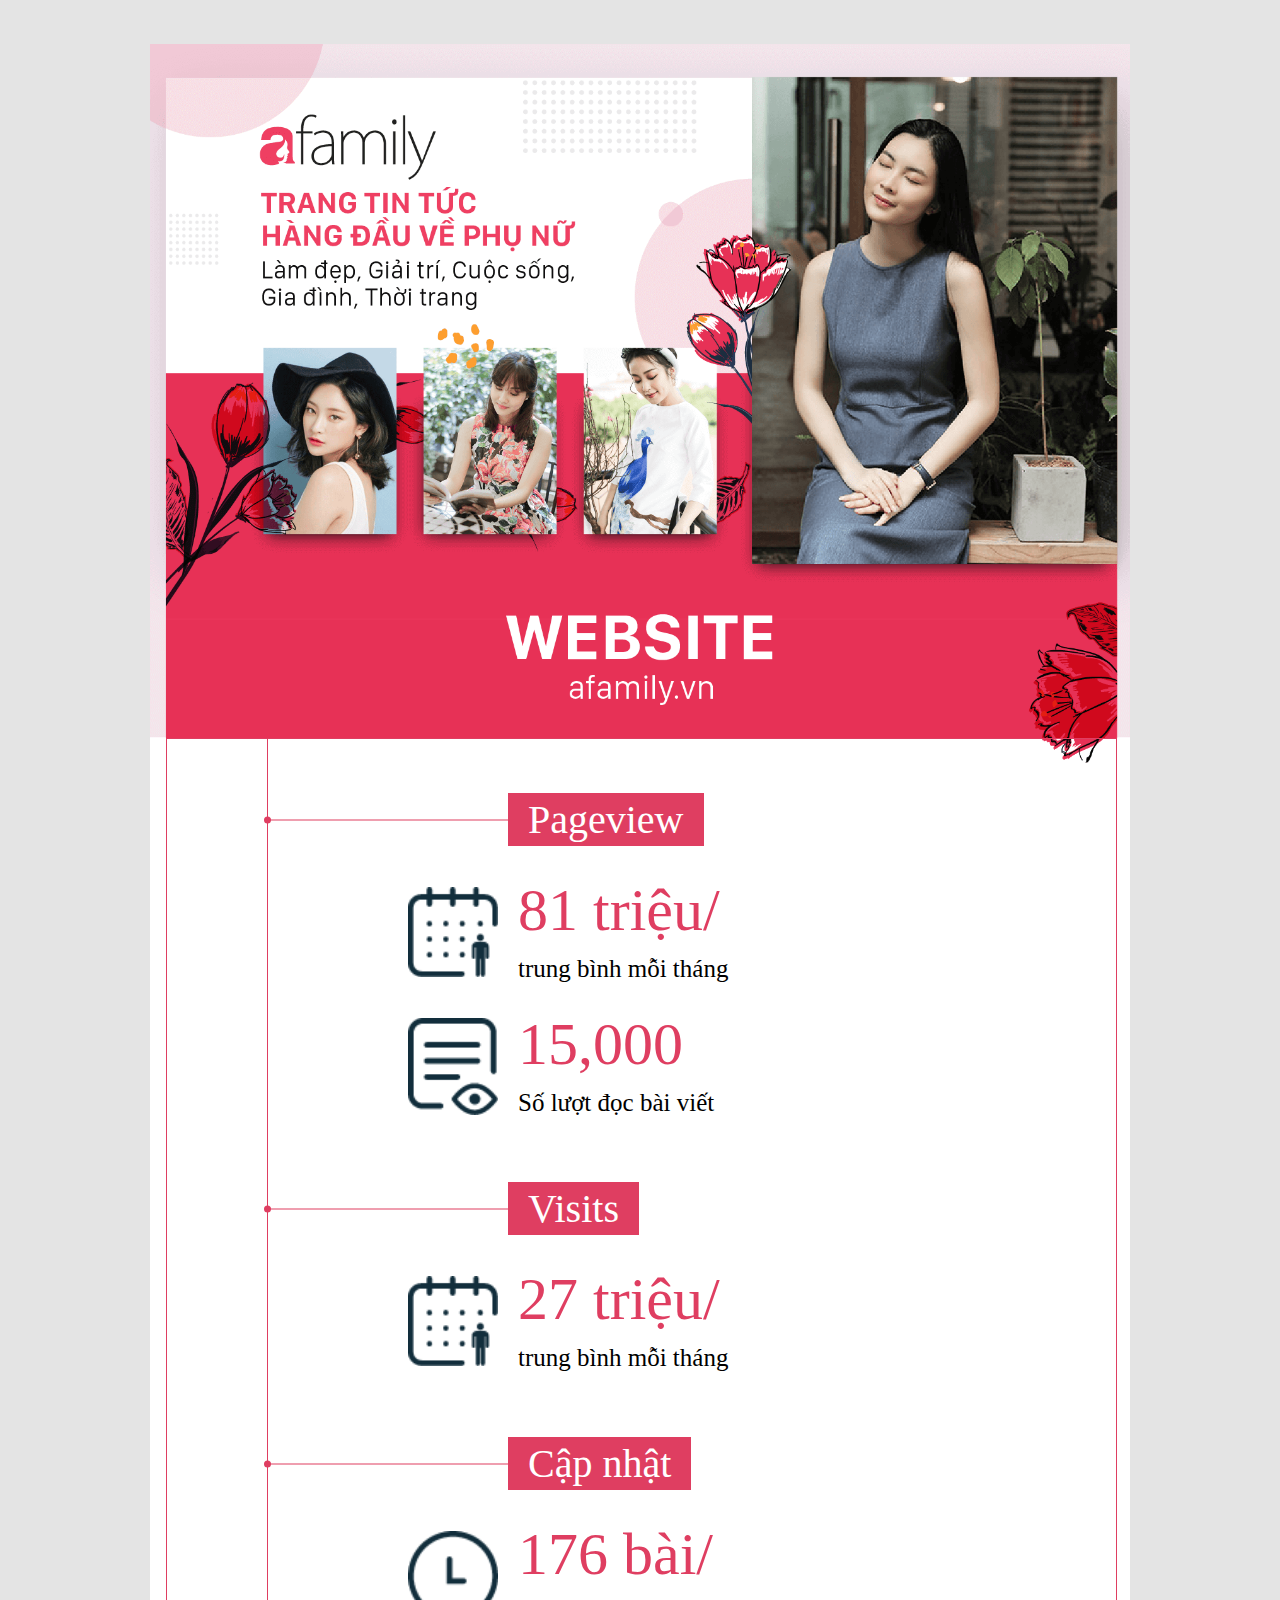
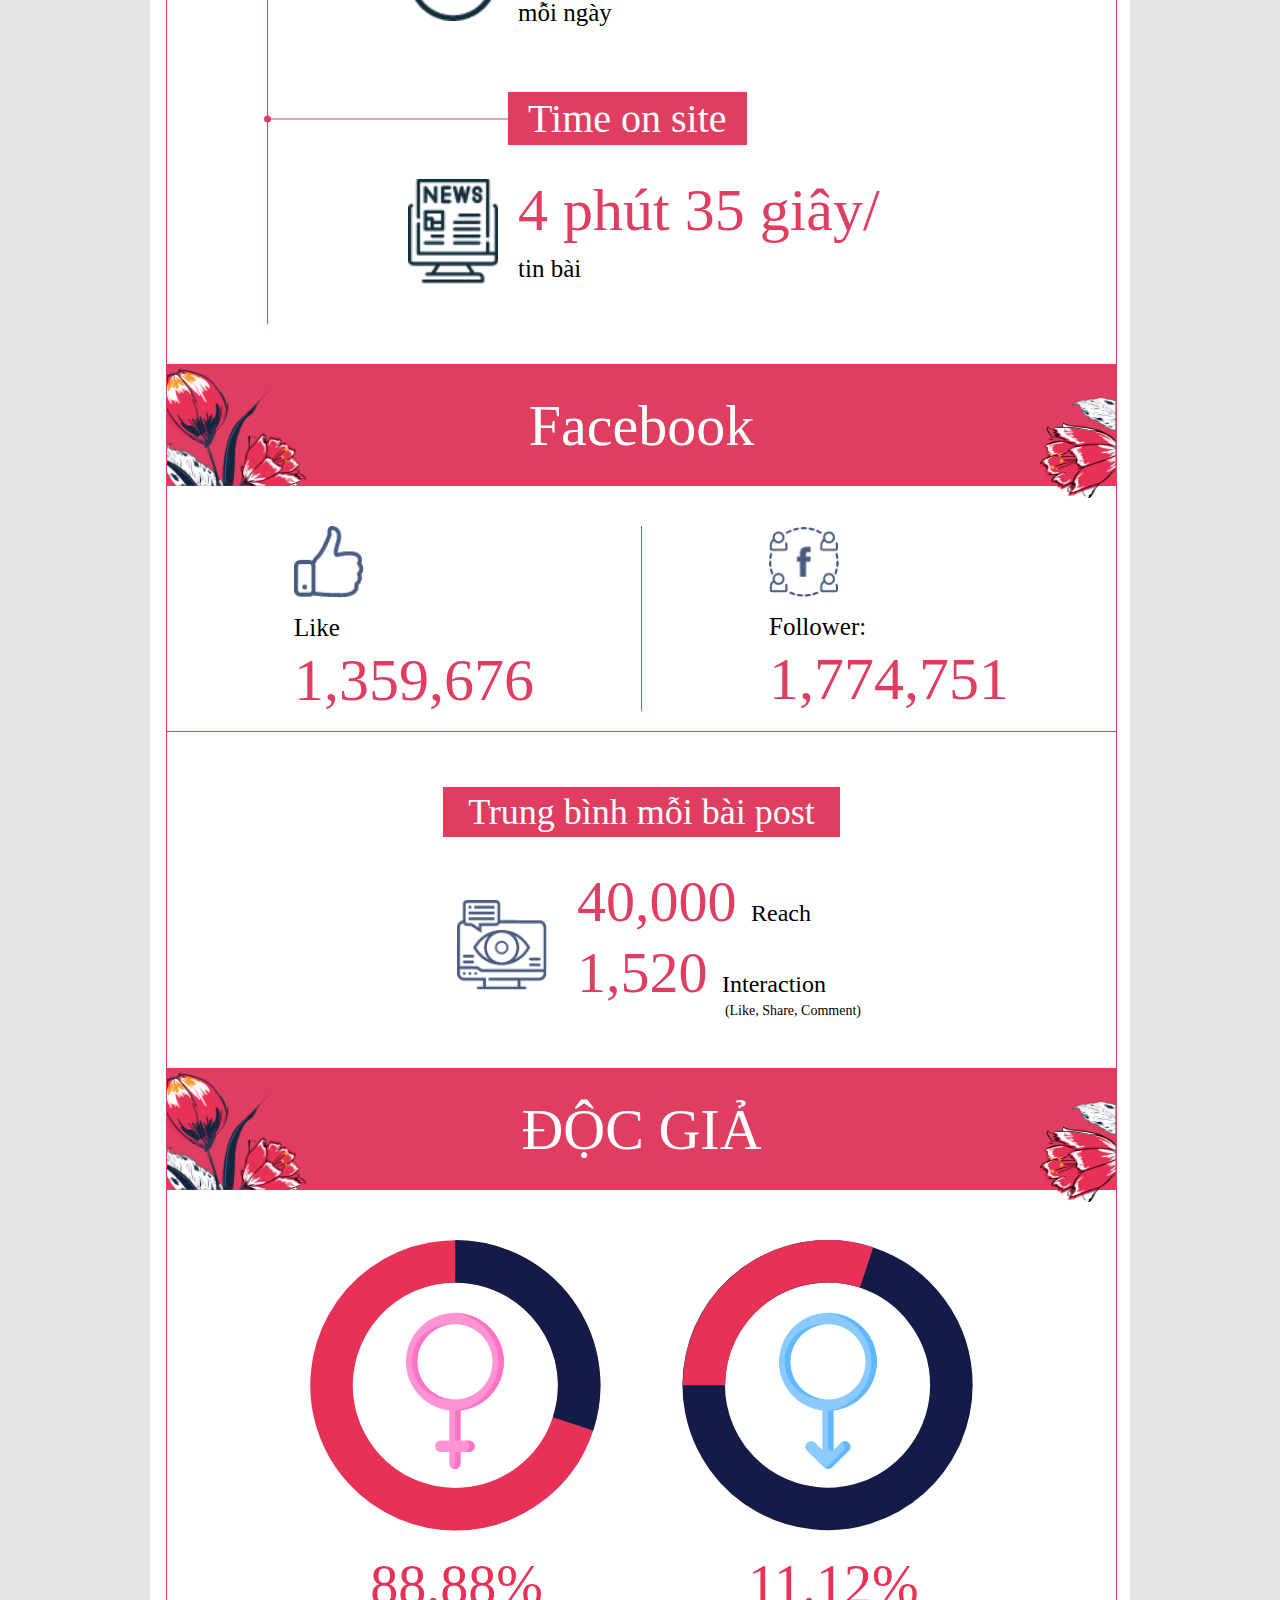
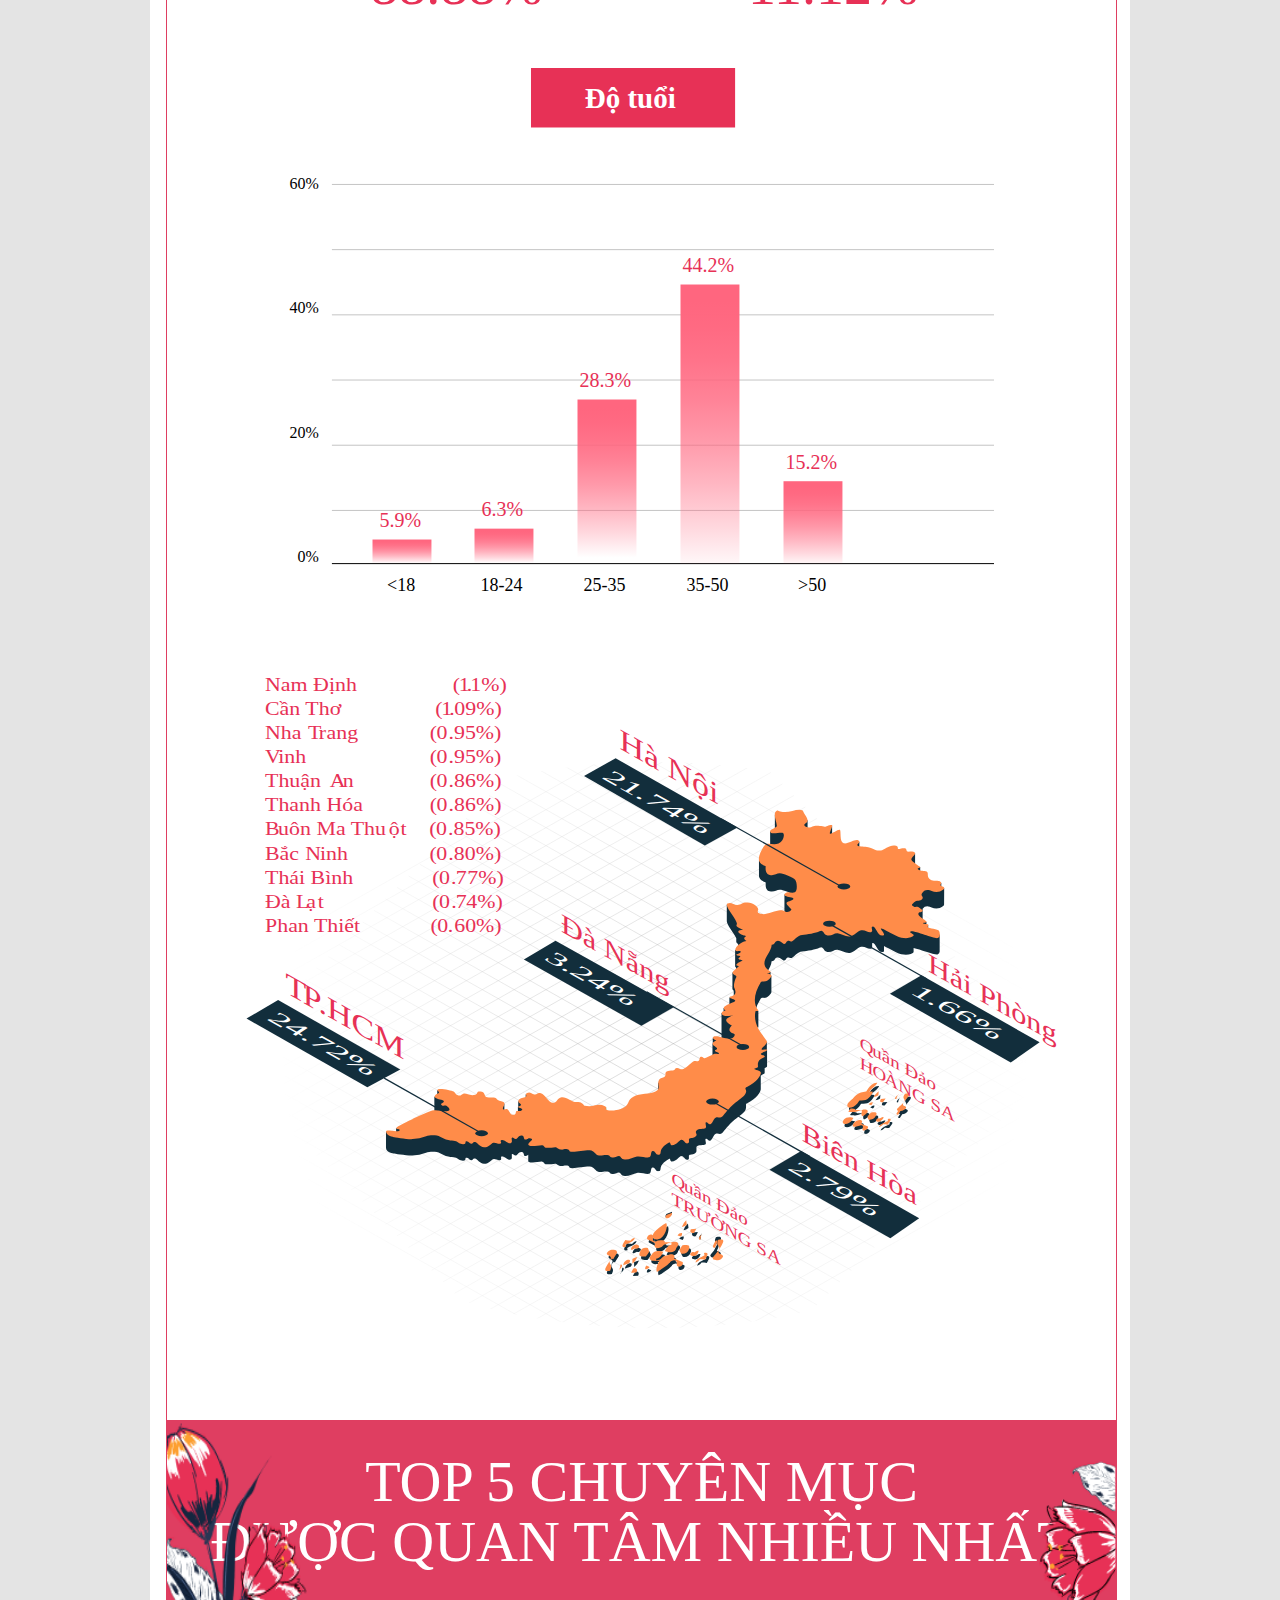
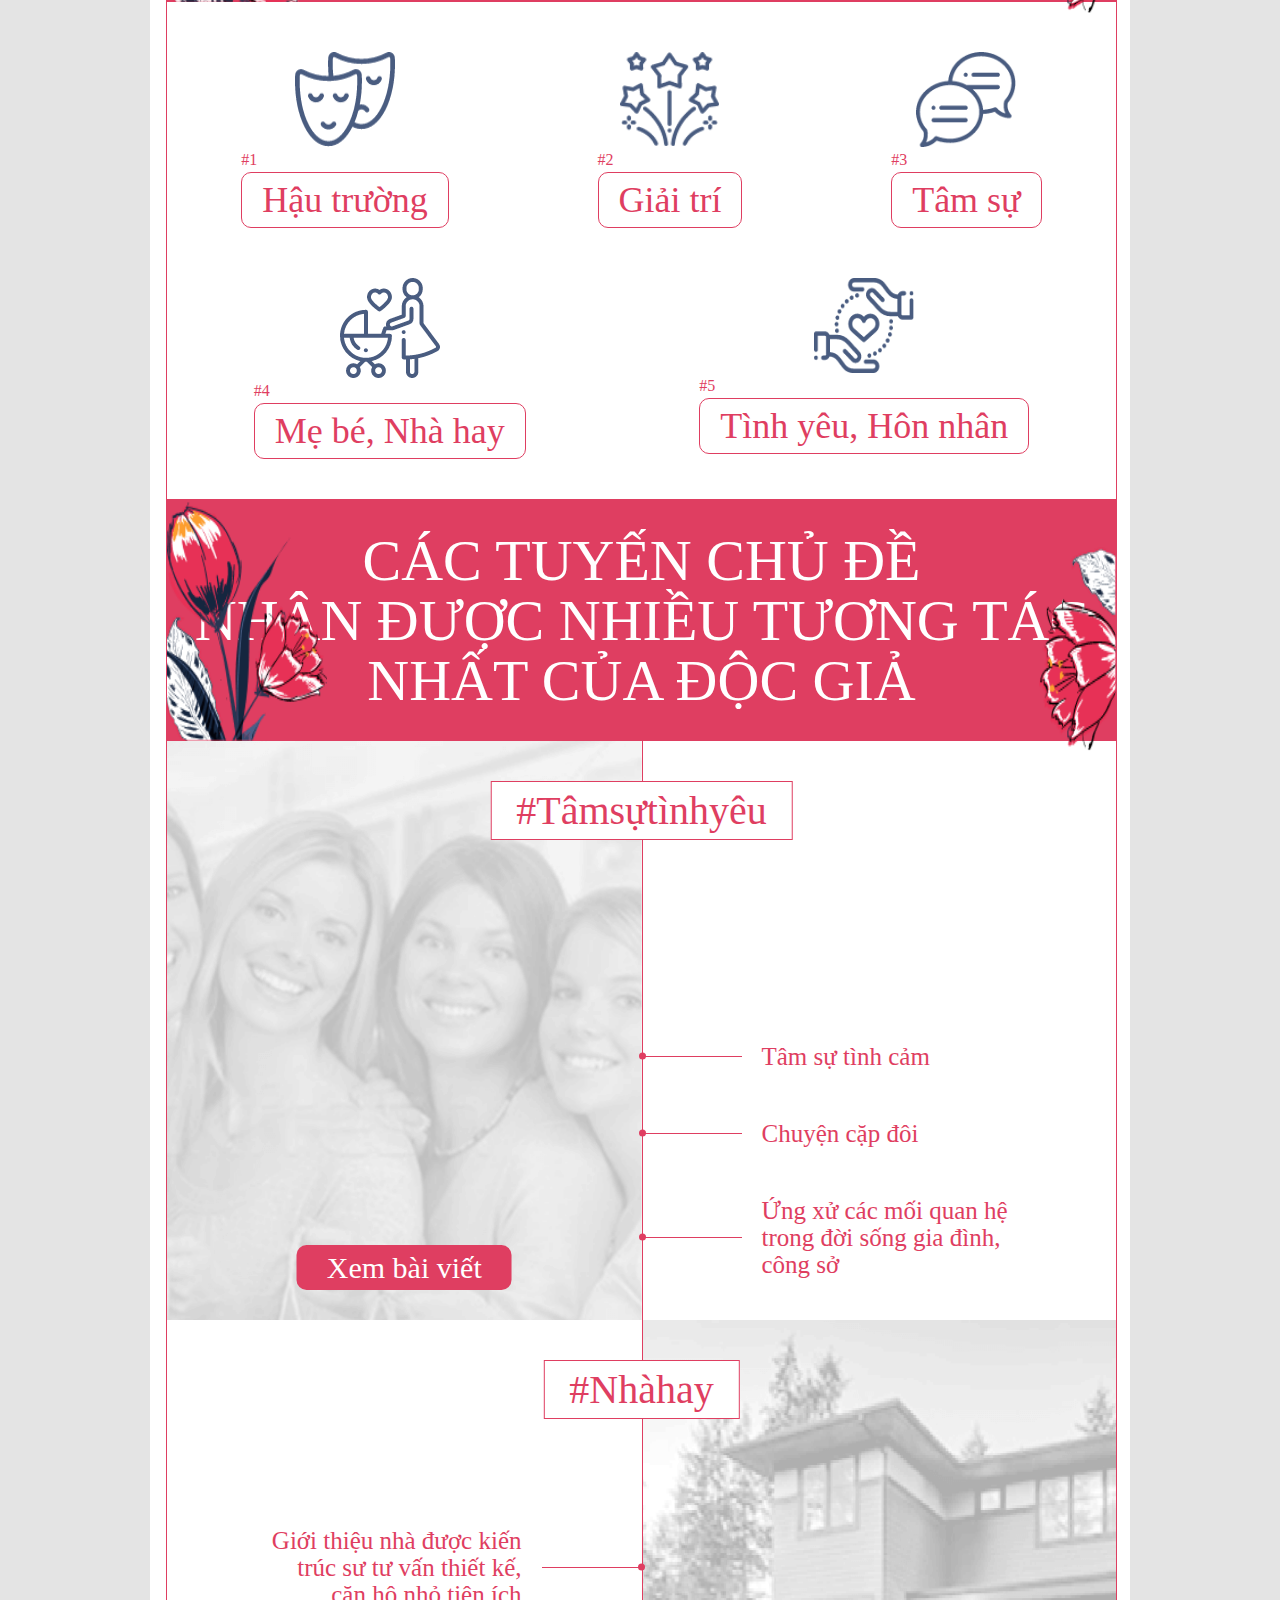
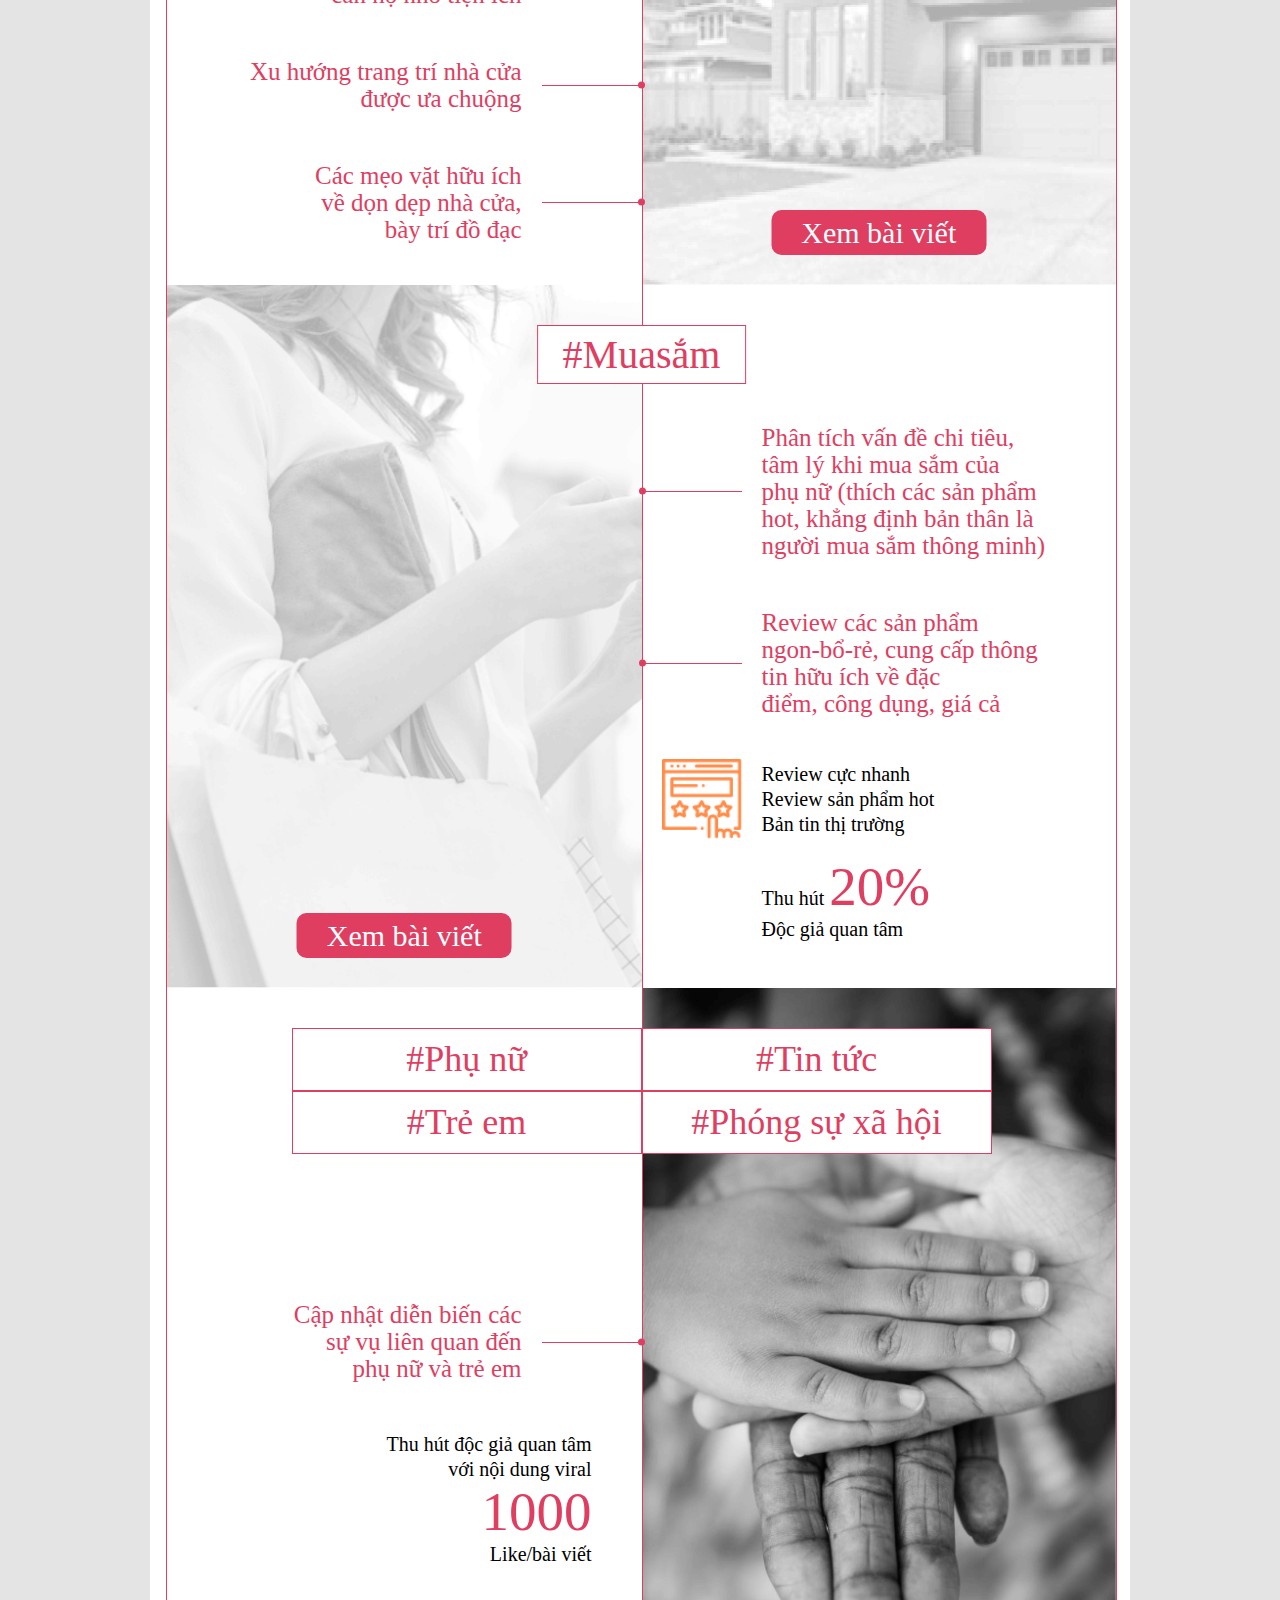
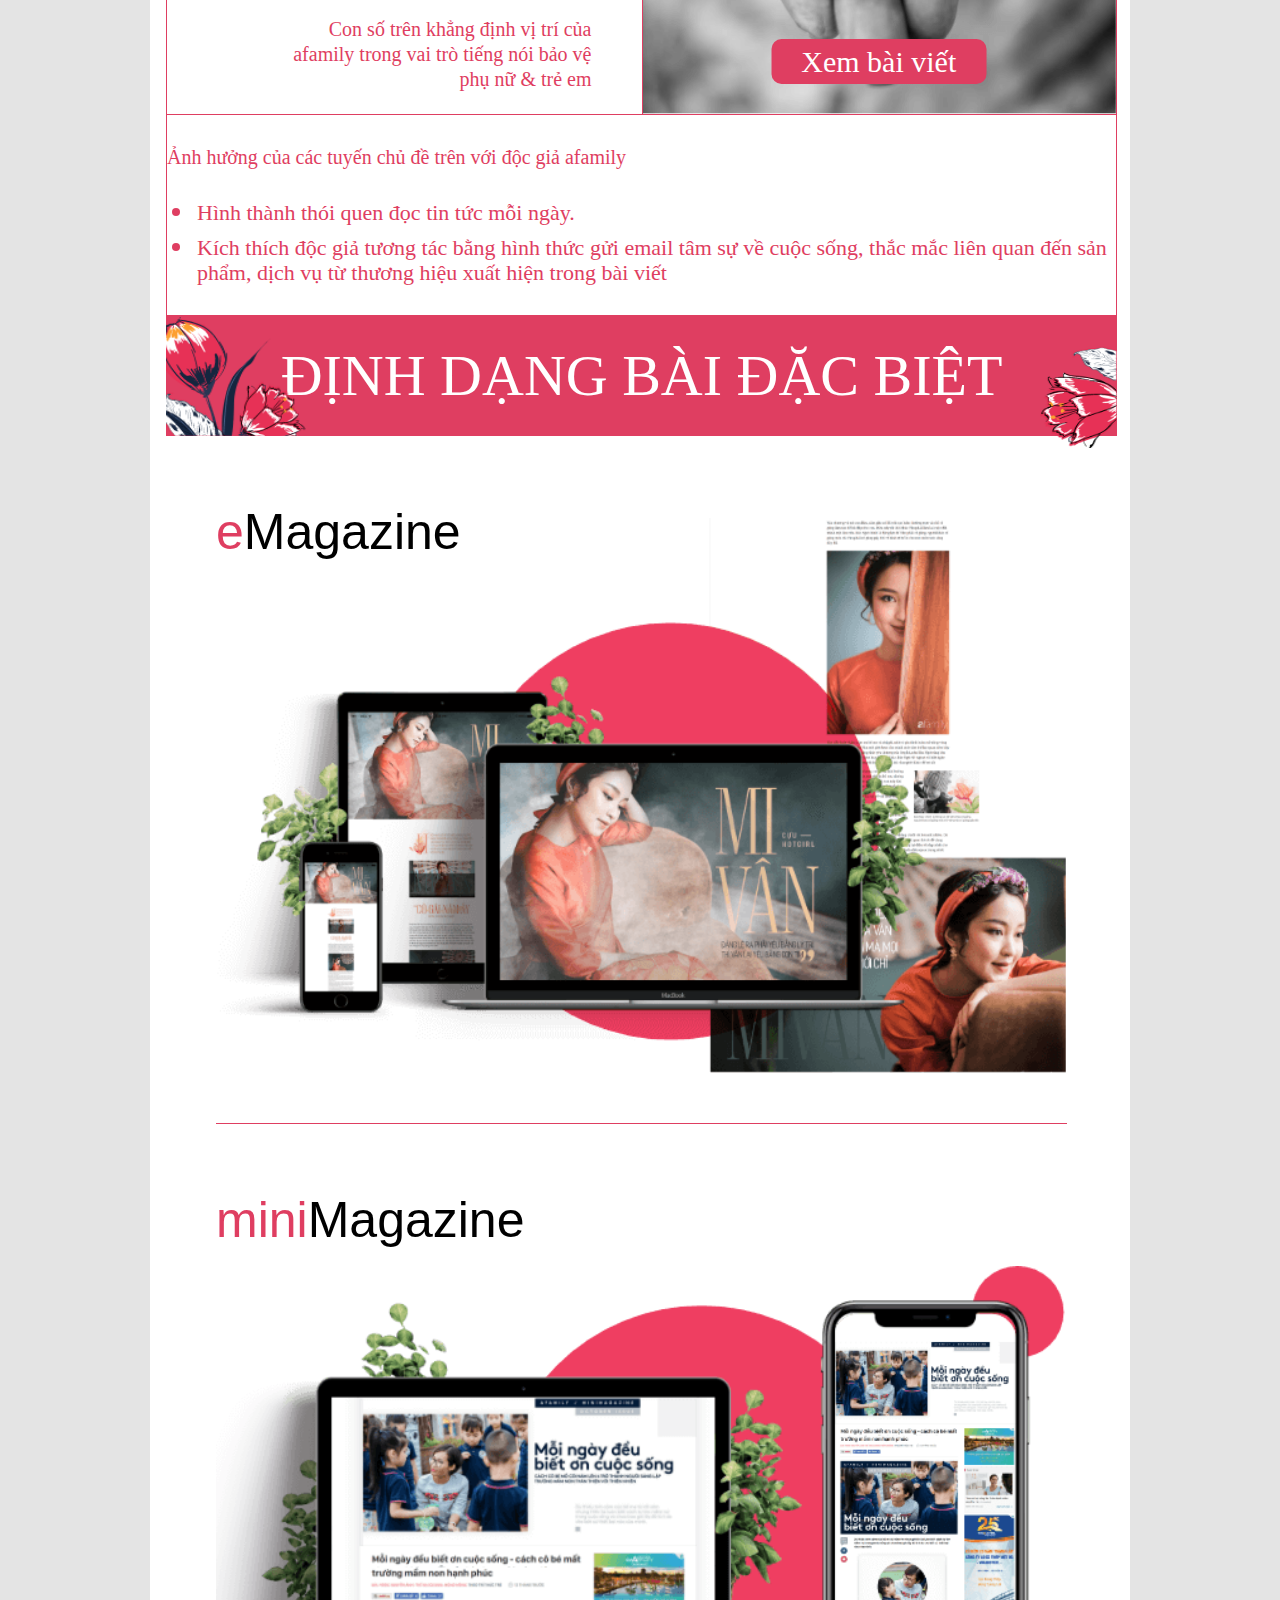
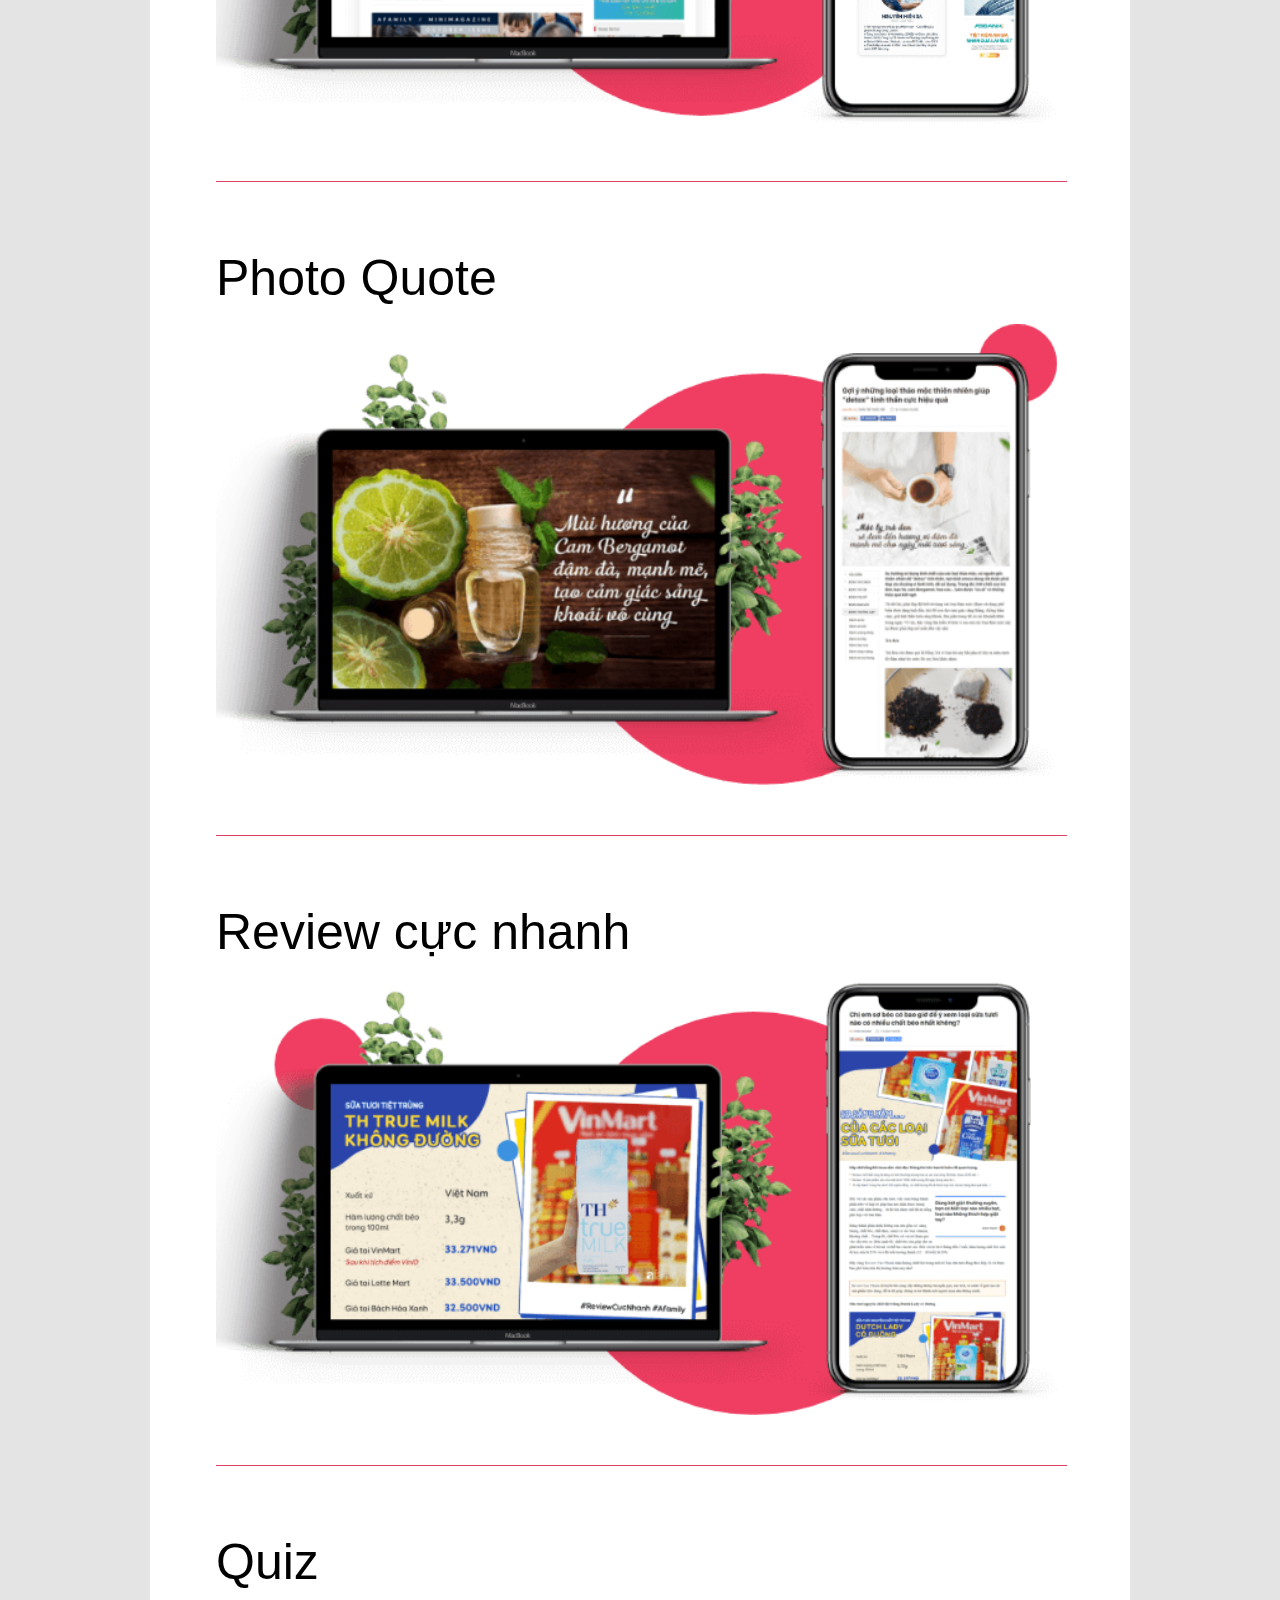
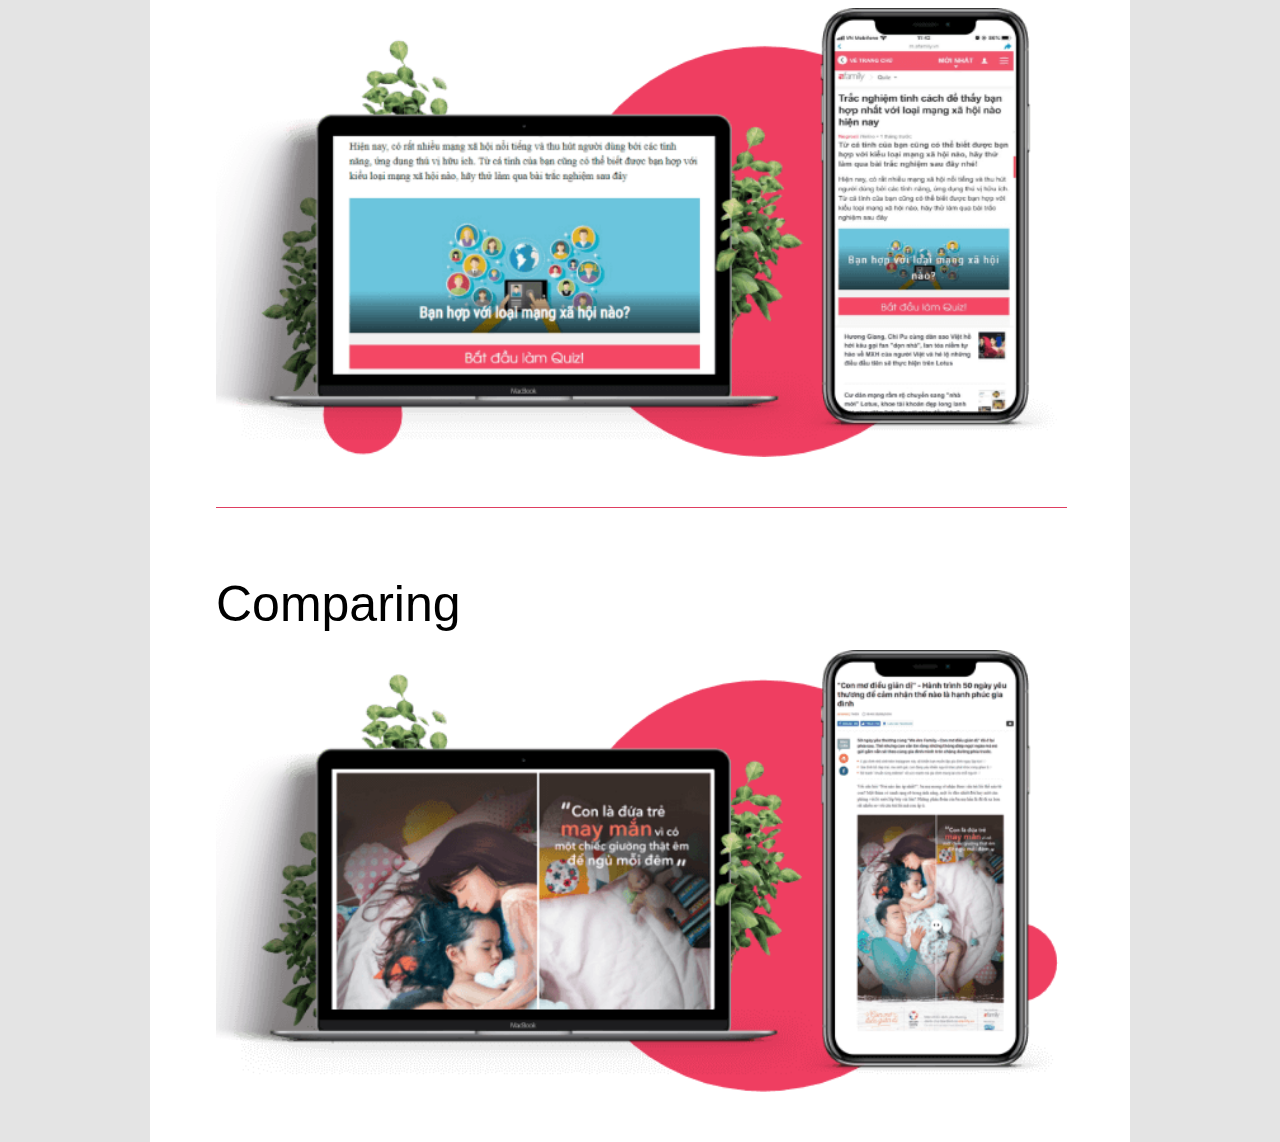
==== afamily/index.html @ 09a8a111 "update soha + afam infographic" ====
<!DOCTYPE html>
<html lang="en">

<head>
    <meta charset="UTF-8">
    <meta name="viewport" content="width=device-width, initial-scale=1.0">
    <title>Infographic Afamily</title>
    <link rel="stylesheet" href="./assets/css/reset.css">
    <link rel="stylesheet" href="./assets/css/afamily.css">
</head>

<body>
    <div class="vct-wrapper">

        <div class="desktop">

            <div class="w980">
                <div class="desktop-inner">

                    <!-- banner -->
                    <div class="banner">
                        <img src="./assets/image/banner.png" alt="banner-img">
                    </div>

                    <!-- Section1 -->
                    <div class="section section1">
                        <div class="section-detail">
                            <div class="section-container">

                                <!-- timeline -->
                                <div class="s1-timeline">
                                    <ul class="timeline-box">
                                        <li class="timeline-block">
                                            <div class="title">
                                                <span>Pageview</span>
                                            </div>
                                            <div class="text-group-box">
                                                <div class="group">
                                                    <img class="group-icon" src="./assets/image/timeline1.png"
                                                        alt="group-icon">
                                                    <div class="text-group">
                                                        <p>81 triệu/ </p>
                                                        <span>trung bình mỗi tháng</span>
                                                    </div>
                                                </div>
                                                <div class="group">
                                                    <img class="group-icon" src="./assets/image/timeline2.png"
                                                        alt="group-icon">
                                                    <div class="text-group">
                                                        <p>15,000</p>
                                                        <span>Số lượt đọc bài viết</span>
                                                    </div>
                                                </div>
                                            </div>
                                        </li>
                                        <li class="timeline-block">
                                            <div class="title">
                                                <span>Visits</span>
                                            </div>
                                            <div class="text-group-box">
                                                <div class="group">
                                                    <img class="group-icon" src="./assets/image/timeline1.png"
                                                        alt="group-icon">
                                                    <div class="text-group">
                                                        <p>27 triệu/</p>
                                                        <span>trung bình mỗi tháng</span>
                                                    </div>
                                                </div>
                                            </div>
                                        </li>
                                        <li class="timeline-block">
                                            <div class="title">
                                                <span>Cập nhật</span>
                                            </div>
                                            <div class="text-group-box">
                                                <div class="group">
                                                    <img class="group-icon" src="./assets/image/timeline3.png"
                                                        alt="group-icon">
                                                    <div class="text-group">
                                                        <p>176 bài/</p>
                                                        <span>mỗi ngày</span>
                                                    </div>
                                                </div>
                                            </div>
                                        </li>
                                        <li class="timeline-block">
                                            <div class="title">
                                                <span>Time on site</span>
                                            </div>
                                            <div class="text-group-box">
                                                <div class="group">
                                                    <img class="group-icon" src="./assets/image/timeline4.png"
                                                        alt="group-icon">
                                                    <div class="text-group">
                                                        <p>4 phút 35 giây/</p>
                                                        <span>tin bài</span>
                                                    </div>
                                                </div>
                                            </div>
                                        </li>
                                    </ul>
                                </div>

                            </div>
                        </div>
                    </div>
                    <!-- End Section1 -->

                    <!-- Section2 -->
                    <div class="section section2">
                        <div class="section-detail">
                            <div class="section-container">

                                <!-- section-title -->
                                <div class="section-title">
                                    <p>Facebook</p>
                                </div>

                                <!-- section-content -->
                                <div class="section-content">

                                    <!-- like-box -->
                                    <div class="like-container">

                                        <div class="like-group group1 border-left">
                                            <div class="gr-icon">
                                                <img src="./assets/image/section2-icon1.png" alt="like-icon">
                                            </div>
                                            <div class="like-content">
                                                <p>Like</p>
                                                <span>1,359,676</span>
                                            </div>
                                        </div>
                                        <div class="like-group group2">
                                            <div class="gr-icon">
                                                <img src="./assets/image/section2-icon2.png" alt="follow-icon">
                                            </div>
                                            <div class="like-content">
                                                <p>Follower:</p>
                                                <span>1,774,751</span>

                                            </div>
                                        </div>
                                    </div>

                                    <div class="single-line"></div>

                                    <!-- Post -->
                                    <div class="post">
                                        <div class="title-box">
                                            <span>Trung bình mỗi bài post</span>
                                        </div>
                                        <div class="post-content">
                                            <img class="post-icon" src="./assets/image/section2-icon3.png"
                                                alt="post-icon">
                                            <div class="post-text">
                                                <p>40,000 <span>Reach</span></p>
                                                <p>
                                                    1,520
                                                    <span>Interaction</span>
                                                    <span class="interaction">(Like, Share, Comment)</span>
                                                </p>
                                            </div>
                                        </div>
                                    </div>

                                </div>

                            </div>
                        </div>
                    </div>
                    <!-- End Section2 -->

                    <!-- Section3 -->
                    <div class="section section3">
                        <div class="section-detail">
                            <div class="section-container">

                                <!-- section-title -->
                                <div class="section-title">
                                    <p>ĐỘC GIẢ</p>
                                </div>

                                <!-- chart -->
                                <div class="chart-container">

                                    <div class="chart chart1">

                                        <svg id="svg-chart-pie" xmlns="http://www.w3.org/2000/svg"
                                            xmlns:xlink="http://www.w3.org/1999/xlink" width="662.643" height="377.488"
                                            viewBox="0 0 662.643 377.488">
                                            <g id="svg-chart1" transform="translate(-95.441 -2298.362)">
                                                <g id="Group_74" data-name="Group 74"
                                                    transform="translate(488.911 2319.622)">
                                                    <text id="_11.12_" data-name="11.12%"
                                                        transform="translate(44.644 343.228)" fill="#e73156"
                                                        font-size="56" font-family="DINRoundOTMedium, DINRoundOT">
                                                        <tspan x="0" y="0">11.12%</tspan>
                                                    </text>
                                                    <path id="Path_71" data-name="Path 71"
                                                        d="M674.868,2443.579a123.828,123.828,0,1,1-85.3-117.81A123.956,123.956,0,0,1,674.868,2443.579Z"
                                                        transform="translate(-426.955 -2319.622)" fill="none"
                                                        stroke="#131b48" stroke-miterlimit="10" stroke-width="42.52" />
                                                    <path id="Path_72" data-name="Path 72"
                                                        d="M426.955,2443.579a124.05,124.05,0,0,1,162.615-117.81"
                                                        transform="translate(-426.408 -2319.622)" fill="none"
                                                        stroke="#e73156" stroke-miterlimit="10" stroke-width="42.52" />
                                                    <image id="Rectangle_21" data-name="Rectangle 21" width="156.189"
                                                        height="156.189" transform="translate(46.37 51.604)"
                                                        xlink:href="[data-uri]" />
                                                </g>
                                                <g id="Group_75" data-name="Group 75"
                                                    transform="translate(116.701 2319.622)">
                                                    <path id="Path_73" data-name="Path 73"
                                                        d="M240.658,2567.535a123.828,123.828,0,1,1,117.81-85.3A123.956,123.956,0,0,1,240.658,2567.535Z"
                                                        transform="translate(-116.701 -2319.622)" fill="none"
                                                        stroke="#e73156" stroke-miterlimit="10" stroke-width="42.52" />
                                                    <text id="_88.88_" data-name="88.88%"
                                                        transform="translate(38.993 343.228)" fill="#e73156"
                                                        font-size="56" font-family="DINRoundOTMedium, DINRoundOT">
                                                        <tspan x="0" y="0">88.88%</tspan>
                                                    </text>
                                                    <path id="Path_74" data-name="Path 74"
                                                        d="M219.873,2319.622a124.05,124.05,0,0,1,117.81,162.615"
                                                        transform="translate(-95.916 -2319.622)" fill="none"
                                                        stroke="#131b48" stroke-miterlimit="10" stroke-width="42.52" />
                                                    <image id="Rectangle_22" data-name="Rectangle 22" width="156.189"
                                                        height="156.189" transform="translate(45.587 51.604)"
                                                        xlink:href="[data-uri]" />
                                                </g>
                                            </g>
                                        </svg>

                                    </div>

                                    <div class="chart chart2">

                                        <svg id="svg-chart-col" xmlns="http://www.w3.org/2000/svg"
                                            xmlns:xlink="http://www.w3.org/1999/xlink" width="705.553" height="527.273"
                                            viewBox="0 0 705.553 527.273">
                                            <defs>
                                                <linearGradient id="linear-gradient" x1="0.5" y1="0.05" x2="0.5"
                                                    y2="0.986" gradientUnits="objectBoundingBox">
                                                    <stop offset="0" stop-color="#ff667f" />
                                                    <stop offset="0.096" stop-color="#ff667f" stop-opacity="0.976" />
                                                    <stop offset="0.221" stop-color="#ff667f" stop-opacity="0.914" />
                                                    <stop offset="0.36" stop-color="#ff667f" stop-opacity="0.812" />
                                                    <stop offset="0.511" stop-color="#ff667f" stop-opacity="0.667" />
                                                    <stop offset="0.67" stop-color="#ff667f" stop-opacity="0.478" />
                                                    <stop offset="0.835" stop-color="#ff667f" stop-opacity="0.255" />
                                                    <stop offset="1" stop-color="#ff667f" stop-opacity="0" />
                                                </linearGradient>
                                                <linearGradient id="linear-gradient-2" x1="0.5" y1="0.069" x2="0.5"
                                                    y2="0.983" xlink:href="#linear-gradient" />
                                                <linearGradient id="linear-gradient-3" x1="0.5" y1="0.053" x2="0.5"
                                                    y2="0.964" xlink:href="#linear-gradient" />
                                                <linearGradient id="linear-gradient-4" x1="0.5" y1="0.059" x2="0.5"
                                                    y2="1.032" xlink:href="#linear-gradient" />
                                                <linearGradient id="linear-gradient-5" x1="0.5" y1="0.062" x2="0.5"
                                                    y2="1.032" xlink:href="#linear-gradient" />
                                            </defs>
                                            <g id="svg-chart2" transform="translate(-979.496 -2802.066)">
                                                <g id="Group_783" data-name="Group 783"
                                                    transform="translate(1221.484 2802.066)">
                                                    <rect id="Rectangle_145" data-name="Rectangle 145" width="204.114"
                                                        height="59.486" fill="#e73156" />
                                                    <text id="Độ_tuổi" data-name="Độ tuổi"
                                                        transform="translate(100.83 40.172)" fill="#fff" font-size="29"
                                                        font-family="SanFranciscoDisplay-Bold, San Francisco Display"
                                                        font-weight="700">
                                                        <tspan x="-47.083" y="0">Độ tuổi</tspan>
                                                    </text>
                                                </g>
                                                <g id="Group_789" data-name="Group 789">
                                                    <line id="Line_22" data-name="Line 22" x1="662.645"
                                                        transform="translate(1022.404 2918.515)" fill="none"
                                                        stroke="#c4c4c4" stroke-miterlimit="10" stroke-width="1" />
                                                    <line id="Line_23" data-name="Line 23" x1="662.645"
                                                        transform="translate(1022.404 2983.712)" fill="none"
                                                        stroke="#c4c4c4" stroke-miterlimit="10" stroke-width="1" />
                                                    <line id="Line_24" data-name="Line 24" x1="662.645"
                                                        transform="translate(1022.404 3114.105)" fill="none"
                                                        stroke="#c4c4c4" stroke-miterlimit="10" stroke-width="1" />
                                                    <line id="Line_25" data-name="Line 25" x1="662.645"
                                                        transform="translate(1022.404 3244.498)" fill="none"
                                                        stroke="#c4c4c4" stroke-miterlimit="10" stroke-width="1" />
                                                    <line id="Line_26" data-name="Line 26" x1="662.645"
                                                        transform="translate(1022.404 3048.908)" fill="none"
                                                        stroke="#c4c4c4" stroke-miterlimit="10" stroke-width="1" />
                                                    <line id="Line_27" data-name="Line 27" x1="662.645"
                                                        transform="translate(1022.404 3179.301)" fill="none"
                                                        stroke="#c4c4c4" stroke-miterlimit="10" stroke-width="1" />
                                                    <line id="Line_28" data-name="Line 28" x1="662.645"
                                                        transform="translate(1022.404 3297.687)" fill="none"
                                                        stroke="#000" stroke-miterlimit="10" stroke-width="1" />
                                                    <text id="_60_" data-name="60%"
                                                        transform="translate(1010.496 2922.786)" font-size="16"
                                                        font-family="DINRoundOTMedium, DINRoundOT">
                                                        <tspan x="-30.504" y="0">60%</tspan>
                                                    </text>
                                                    <text id="_40_" data-name="40%"
                                                        transform="translate(1010.496 3047.355)" font-size="16"
                                                        font-family="DINRoundOTMedium, DINRoundOT">
                                                        <tspan x="-30.504" y="0">40%</tspan>
                                                    </text>
                                                    <text id="_20_" data-name="20%"
                                                        transform="translate(1010.496 3171.925)" font-size="16"
                                                        font-family="DINRoundOTMedium, DINRoundOT">
                                                        <tspan x="-30.504" y="0">20%</tspan>
                                                    </text>
                                                    <text id="_0_" data-name="0%"
                                                        transform="translate(1010.056 3296.494)" font-size="16"
                                                        font-family="DINRoundOTMedium, DINRoundOT">
                                                        <tspan x="-21.976" y="0">0%</tspan>
                                                    </text>
                                                    <g id="Group_784" data-name="Group 784">
                                                        <text id="_18" data-name="&lt;18"
                                                            transform="translate(1092 3325.339)" font-size="18"
                                                            font-family="DINRoundOTMedium, DINRoundOT">
                                                            <tspan x="-14.391" y="0">&lt;18</tspan>
                                                        </text>
                                                        <rect id="Rectangle_23" data-name="Rectangle 23" width="58.946"
                                                            height="24.1" transform="translate(1063 3273.587)"
                                                            fill="url(#linear-gradient)" />
                                                        <text id="_5.9_" data-name="5.9%"
                                                            transform="translate(1070 3261)" fill="#e73156"
                                                            font-size="20" font-family="DINRoundOTMedium, DINRoundOT">
                                                            <tspan x="0" y="0">5.9%</tspan>
                                                        </text>
                                                    </g>
                                                    <g id="Group_785" data-name="Group 785">
                                                        <text id="_18-24" data-name="18-24"
                                                            transform="translate(1194 3325.339)" font-size="18"
                                                            font-family="DINRoundOTMedium, DINRoundOT">
                                                            <tspan x="-23.031" y="0">18-24</tspan>
                                                        </text>
                                                        <rect id="Rectangle_24" data-name="Rectangle 24" width="58.946"
                                                            height="34.975" transform="translate(1165 3262.712)"
                                                            fill="url(#linear-gradient-2)" />
                                                        <text id="_6.3_" data-name="6.3%"
                                                            transform="translate(1172 3250)" fill="#e73156"
                                                            font-size="20" font-family="DINRoundOTMedium, DINRoundOT">
                                                            <tspan x="0" y="0">6.3%</tspan>
                                                        </text>
                                                    </g>
                                                    <g id="Group_786" data-name="Group 786">
                                                        <text id="_25-35" data-name="25-35"
                                                            transform="translate(1297 3325.339)" font-size="18"
                                                            font-family="DINRoundOTMedium, DINRoundOT">
                                                            <tspan x="-23.031" y="0">25-35</tspan>
                                                        </text>
                                                        <rect id="Rectangle_25" data-name="Rectangle 25" width="58.946"
                                                            height="164.111" transform="translate(1268 3133.576)"
                                                            fill="url(#linear-gradient-3)" />
                                                        <text id="_28.3_" data-name="28.3%"
                                                            transform="translate(1270 3121)" fill="#e73156"
                                                            font-size="20" font-family="DINRoundOTMedium, DINRoundOT">
                                                            <tspan x="0" y="0">28.3%</tspan>
                                                        </text>
                                                    </g>
                                                    <g id="Group_787" data-name="Group 787">
                                                        <text id="_35-50" data-name="35-50"
                                                            transform="translate(1400 3325.339)" font-size="18"
                                                            font-family="DINRoundOTMedium, DINRoundOT">
                                                            <tspan x="-23.031" y="0">35-50</tspan>
                                                        </text>
                                                        <rect id="Rectangle_26" data-name="Rectangle 26" width="58.946"
                                                            height="279.111" transform="translate(1371 3018.576)"
                                                            fill="url(#linear-gradient-4)" />
                                                        <text id="_44.2_" data-name="44.2%"
                                                            transform="translate(1373 3006)" fill="#e73156"
                                                            font-size="20" font-family="DINRoundOTMedium, DINRoundOT">
                                                            <tspan x="0" y="0">44.2%</tspan>
                                                        </text>
                                                    </g>
                                                    <g id="Group_788" data-name="Group 788">
                                                        <text id="_50" data-name="&gt;50"
                                                            transform="translate(1503 3325.339)" font-size="18"
                                                            font-family="DINRoundOTMedium, DINRoundOT">
                                                            <tspan x="-14.391" y="0">&gt;50</tspan>
                                                        </text>
                                                        <rect id="Rectangle_27" data-name="Rectangle 27" width="58.946"
                                                            height="82.396" transform="translate(1474 3215.291)"
                                                            fill="url(#linear-gradient-5)" />
                                                        <text id="_15.2_" data-name="15.2%"
                                                            transform="translate(1476 3203)" fill="#e73156"
                                                            font-size="20" font-family="DINRoundOTMedium, DINRoundOT">
                                                            <tspan x="0" y="0">15.2%</tspan>
                                                        </text>
                                                    </g>
                                                </g>
                                            </g>
                                        </svg>


                                    </div>

                                    <div class="chart chart3">

                                        <svg id="Layer_1" data-name="Layer 1" xmlns="http://www.w3.org/2000/svg"
                                            xmlns:xlink="http://www.w3.org/1999/xlink" viewBox="0 0 790.76 620.76">
                                            <defs>
                                                <radialGradient id="radial-gradient" cx="934.59" cy="579.88" r="313.1"
                                                    gradientUnits="userSpaceOnUse">
                                                    <stop offset="0" stop-color="#fff" />
                                                    <stop offset="1" />
                                                </radialGradient>
                                                <mask id="mask" x="0" y="23.6" width="790.76" height="597.16"
                                                    maskUnits="userSpaceOnUse">
                                                    <g transform="translate(-528.22 -271.5)">
                                                        <ellipse cx="934.59" cy="579.88" rx="374.69" ry="235.94"
                                                            fill="url(#radial-gradient)" />
                                                    </g>
                                                </mask>
                                            </defs>
                                            <title>Untitled-1</title>
                                            <g mask="url(#mask)">
                                                <g opacity="0.7">
                                                    <line x1="445.76" y1="23.72" x2="0.07" y2="275.7" fill="none"
                                                        stroke="#606060" stroke-miterlimit="10" stroke-width="0.28" />
                                                    <line x1="455.34" y1="33.31" x2="9.65" y2="285.28" fill="none"
                                                        stroke="#606060" stroke-miterlimit="10" stroke-width="0.28" />
                                                    <line x1="464.92" y1="42.89" x2="19.23" y2="294.87" fill="none"
                                                        stroke="#606060" stroke-miterlimit="10" stroke-width="0.28" />
                                                    <line x1="474.5" y1="52.47" x2="28.81" y2="304.45" fill="none"
                                                        stroke="#606060" stroke-miterlimit="10" stroke-width="0.28" />
                                                    <line x1="484.08" y1="62.05" x2="38.4" y2="314.03" fill="none"
                                                        stroke="#606060" stroke-miterlimit="10" stroke-width="0.28" />
                                                    <line x1="493.67" y1="71.63" x2="47.98" y2="323.61" fill="none"
                                                        stroke="#606060" stroke-miterlimit="10" stroke-width="0.28" />
                                                    <line x1="503.25" y1="81.21" x2="57.56" y2="333.19" fill="none"
                                                        stroke="#606060" stroke-miterlimit="10" stroke-width="0.28" />
                                                    <line x1="512.83" y1="90.79" x2="67.14" y2="342.77" fill="none"
                                                        stroke="#606060" stroke-miterlimit="10" stroke-width="0.28" />
                                                    <line x1="522.41" y1="100.38" x2="76.72" y2="352.36" fill="none"
                                                        stroke="#606060" stroke-miterlimit="10" stroke-width="0.28" />
                                                    <line x1="531.99" y1="109.96" x2="86.3" y2="361.94" fill="none"
                                                        stroke="#606060" stroke-miterlimit="10" stroke-width="0.28" />
                                                    <line x1="541.57" y1="119.54" x2="95.89" y2="371.52" fill="none"
                                                        stroke="#606060" stroke-miterlimit="10" stroke-width="0.28" />
                                                    <line x1="551.15" y1="129.12" x2="105.47" y2="381.1" fill="none"
                                                        stroke="#606060" stroke-miterlimit="10" stroke-width="0.28" />
                                                    <line x1="560.74" y1="138.7" x2="115.05" y2="390.68" fill="none"
                                                        stroke="#606060" stroke-miterlimit="10" stroke-width="0.28" />
                                                    <line x1="570.32" y1="148.28" x2="124.63" y2="400.26" fill="none"
                                                        stroke="#606060" stroke-miterlimit="10" stroke-width="0.28" />
                                                    <line x1="579.9" y1="157.87" x2="134.21" y2="409.85" fill="none"
                                                        stroke="#606060" stroke-miterlimit="10" stroke-width="0.28" />
                                                    <line x1="589.48" y1="167.45" x2="143.79" y2="419.43" fill="none"
                                                        stroke="#606060" stroke-miterlimit="10" stroke-width="0.28" />
                                                    <line x1="599.06" y1="177.03" x2="153.38" y2="429.01" fill="none"
                                                        stroke="#606060" stroke-miterlimit="10" stroke-width="0.28" />
                                                    <line x1="608.64" y1="186.61" x2="162.96" y2="438.59" fill="none"
                                                        stroke="#606060" stroke-miterlimit="10" stroke-width="0.28" />
                                                    <line x1="618.23" y1="196.19" x2="172.54" y2="448.17" fill="none"
                                                        stroke="#606060" stroke-miterlimit="10" stroke-width="0.28" />
                                                    <line x1="627.81" y1="205.77" x2="182.12" y2="457.75" fill="none"
                                                        stroke="#606060" stroke-miterlimit="10" stroke-width="0.28" />
                                                    <line x1="637.39" y1="215.36" x2="191.7" y2="467.33" fill="none"
                                                        stroke="#606060" stroke-miterlimit="10" stroke-width="0.28" />
                                                    <line x1="646.97" y1="224.94" x2="201.28" y2="476.92" fill="none"
                                                        stroke="#606060" stroke-miterlimit="10" stroke-width="0.28" />
                                                    <line x1="656.55" y1="234.52" x2="210.86" y2="486.5" fill="none"
                                                        stroke="#606060" stroke-miterlimit="10" stroke-width="0.28" />
                                                    <line x1="666.13" y1="244.1" x2="220.45" y2="496.08" fill="none"
                                                        stroke="#606060" stroke-miterlimit="10" stroke-width="0.28" />
                                                    <line x1="675.72" y1="253.68" x2="230.03" y2="505.66" fill="none"
                                                        stroke="#606060" stroke-miterlimit="10" stroke-width="0.28" />
                                                    <line x1="685.3" y1="263.26" x2="239.61" y2="515.24" fill="none"
                                                        stroke="#606060" stroke-miterlimit="10" stroke-width="0.28" />
                                                    <line x1="694.88" y1="272.85" x2="249.19" y2="524.82" fill="none"
                                                        stroke="#606060" stroke-miterlimit="10" stroke-width="0.28" />
                                                    <line x1="704.46" y1="282.43" x2="258.77" y2="534.41" fill="none"
                                                        stroke="#606060" stroke-miterlimit="10" stroke-width="0.28" />
                                                    <line x1="714.04" y1="292.01" x2="268.35" y2="543.99" fill="none"
                                                        stroke="#606060" stroke-miterlimit="10" stroke-width="0.28" />
                                                    <line x1="723.62" y1="301.59" x2="277.94" y2="553.57" fill="none"
                                                        stroke="#606060" stroke-miterlimit="10" stroke-width="0.28" />
                                                    <line x1="733.21" y1="311.17" x2="287.52" y2="563.15" fill="none"
                                                        stroke="#606060" stroke-miterlimit="10" stroke-width="0.28" />
                                                    <line x1="742.79" y1="320.75" x2="297.1" y2="572.73" fill="none"
                                                        stroke="#606060" stroke-miterlimit="10" stroke-width="0.28" />
                                                    <line x1="752.37" y1="330.33" x2="306.68" y2="582.31" fill="none"
                                                        stroke="#606060" stroke-miterlimit="10" stroke-width="0.28" />
                                                    <line x1="761.95" y1="339.92" x2="316.26" y2="591.9" fill="none"
                                                        stroke="#606060" stroke-miterlimit="10" stroke-width="0.28" />
                                                    <line x1="771.53" y1="349.5" x2="325.84" y2="601.48" fill="none"
                                                        stroke="#606060" stroke-miterlimit="10" stroke-width="0.28" />
                                                    <line x1="781.11" y1="359.08" x2="335.43" y2="611.06" fill="none"
                                                        stroke="#606060" stroke-miterlimit="10" stroke-width="0.28" />
                                                    <line x1="790.69" y1="368.66" x2="345.01" y2="620.64" fill="none"
                                                        stroke="#606060" stroke-miterlimit="10" stroke-width="0.28" />
                                                    <line x1="345.01" y1="23.72" x2="790.69" y2="275.7" fill="none"
                                                        stroke="#606060" stroke-miterlimit="10" stroke-width="0.28" />
                                                    <line x1="335.43" y1="33.31" x2="781.11" y2="285.28" fill="none"
                                                        stroke="#606060" stroke-miterlimit="10" stroke-width="0.28" />
                                                    <line x1="325.84" y1="42.89" x2="771.53" y2="294.87" fill="none"
                                                        stroke="#606060" stroke-miterlimit="10" stroke-width="0.28" />
                                                    <line x1="316.26" y1="52.47" x2="761.95" y2="304.45" fill="none"
                                                        stroke="#606060" stroke-miterlimit="10" stroke-width="0.28" />
                                                    <line x1="306.68" y1="62.05" x2="752.37" y2="314.03" fill="none"
                                                        stroke="#606060" stroke-miterlimit="10" stroke-width="0.28" />
                                                    <line x1="297.1" y1="71.63" x2="742.79" y2="323.61" fill="none"
                                                        stroke="#606060" stroke-miterlimit="10" stroke-width="0.28" />
                                                    <line x1="287.52" y1="81.21" x2="733.21" y2="333.19" fill="none"
                                                        stroke="#606060" stroke-miterlimit="10" stroke-width="0.28" />
                                                    <line x1="277.94" y1="90.79" x2="723.62" y2="342.77" fill="none"
                                                        stroke="#606060" stroke-miterlimit="10" stroke-width="0.28" />
                                                    <line x1="268.35" y1="100.38" x2="714.04" y2="352.36" fill="none"
                                                        stroke="#606060" stroke-miterlimit="10" stroke-width="0.28" />
                                                    <line x1="258.77" y1="109.96" x2="704.46" y2="361.94" fill="none"
                                                        stroke="#606060" stroke-miterlimit="10" stroke-width="0.28" />
                                                    <line x1="249.19" y1="119.54" x2="694.88" y2="371.52" fill="none"
                                                        stroke="#606060" stroke-miterlimit="10" stroke-width="0.28" />
                                                    <line x1="239.61" y1="129.12" x2="685.3" y2="381.1" fill="none"
                                                        stroke="#606060" stroke-miterlimit="10" stroke-width="0.28" />
                                                    <line x1="230.03" y1="138.7" x2="675.72" y2="390.68" fill="none"
                                                        stroke="#606060" stroke-miterlimit="10" stroke-width="0.28" />
                                                    <line x1="220.45" y1="148.28" x2="666.13" y2="400.26" fill="none"
                                                        stroke="#606060" stroke-miterlimit="10" stroke-width="0.28" />
                                                    <line x1="210.86" y1="157.87" x2="656.55" y2="409.85" fill="none"
                                                        stroke="#606060" stroke-miterlimit="10" stroke-width="0.28" />
                                                    <line x1="201.28" y1="167.45" x2="646.97" y2="419.43" fill="none"
                                                        stroke="#606060" stroke-miterlimit="10" stroke-width="0.28" />
                                                    <line x1="191.7" y1="177.03" x2="637.39" y2="429.01" fill="none"
                                                        stroke="#606060" stroke-miterlimit="10" stroke-width="0.28" />
                                                    <line x1="182.12" y1="186.61" x2="627.81" y2="438.59" fill="none"
                                                        stroke="#606060" stroke-miterlimit="10" stroke-width="0.28" />
                                                    <line x1="172.54" y1="196.19" x2="618.23" y2="448.17" fill="none"
                                                        stroke="#606060" stroke-miterlimit="10" stroke-width="0.28" />
                                                    <line x1="162.96" y1="205.77" x2="608.64" y2="457.75" fill="none"
                                                        stroke="#606060" stroke-miterlimit="10" stroke-width="0.28" />
                                                    <line x1="153.38" y1="215.36" x2="599.06" y2="467.33" fill="none"
                                                        stroke="#606060" stroke-miterlimit="10" stroke-width="0.28" />
                                                    <line x1="143.79" y1="224.94" x2="589.48" y2="476.92" fill="none"
                                                        stroke="#606060" stroke-miterlimit="10" stroke-width="0.28" />
                                                    <line x1="134.21" y1="234.52" x2="579.9" y2="486.5" fill="none"
                                                        stroke="#606060" stroke-miterlimit="10" stroke-width="0.28" />
                                                    <line x1="124.63" y1="244.1" x2="570.32" y2="496.08" fill="none"
                                                        stroke="#606060" stroke-miterlimit="10" stroke-width="0.28" />
                                                    <line x1="115.05" y1="253.68" x2="560.74" y2="505.66" fill="none"
                                                        stroke="#606060" stroke-miterlimit="10" stroke-width="0.28" />
                                                    <line x1="105.47" y1="263.26" x2="551.15" y2="515.24" fill="none"
                                                        stroke="#606060" stroke-miterlimit="10" stroke-width="0.28" />
                                                    <line x1="95.89" y1="272.85" x2="541.57" y2="524.82" fill="none"
                                                        stroke="#606060" stroke-miterlimit="10" stroke-width="0.28" />
                                                    <line x1="86.3" y1="282.43" x2="531.99" y2="534.41" fill="none"
                                                        stroke="#606060" stroke-miterlimit="10" stroke-width="0.28" />
                                                    <line x1="76.72" y1="292.01" x2="522.41" y2="543.99" fill="none"
                                                        stroke="#606060" stroke-miterlimit="10" stroke-width="0.28" />
                                                    <line x1="67.14" y1="301.59" x2="512.83" y2="553.57" fill="none"
                                                        stroke="#606060" stroke-miterlimit="10" stroke-width="0.28" />
                                                    <line x1="57.56" y1="311.17" x2="503.25" y2="563.15" fill="none"
                                                        stroke="#606060" stroke-miterlimit="10" stroke-width="0.28" />
                                                    <line x1="47.98" y1="320.75" x2="493.67" y2="572.73" fill="none"
                                                        stroke="#606060" stroke-miterlimit="10" stroke-width="0.28" />
                                                    <line x1="38.4" y1="330.33" x2="484.08" y2="582.31" fill="none"
                                                        stroke="#606060" stroke-miterlimit="10" stroke-width="0.28" />
                                                    <line x1="28.81" y1="339.92" x2="474.5" y2="591.9" fill="none"
                                                        stroke="#606060" stroke-miterlimit="10" stroke-width="0.28" />
                                                    <line x1="19.23" y1="349.5" x2="464.92" y2="601.48" fill="none"
                                                        stroke="#606060" stroke-miterlimit="10" stroke-width="0.28" />
                                                    <line x1="9.65" y1="359.08" x2="455.34" y2="611.06" fill="none"
                                                        stroke="#606060" stroke-miterlimit="10" stroke-width="0.28" />
                                                    <line x1="0.07" y1="368.66" x2="445.76" y2="620.64" fill="none"
                                                        stroke="#606060" stroke-miterlimit="10" stroke-width="0.28" />
                                                </g>
                                            </g>
                                            <path
                                                d="M1175.84,449h-2.41v-4.21h-4.17V449h-8.34c-1.51-.58-4.23-.17-6.38-1.42-2.59-1.49,1.86-1.75,1.31-2.34s-6.79-4.14-7.33-6c-.24-.83.59-1.85,1.44-2.84v3.47h5.89v-8.3h-4.26V420.06h-10.31v9.53c-1.25.16-2.52.54-3.49.65-1.43.18,1-2.59-3.34-3s-8.78,3.84-11.33,4.13c-5.32.6-5.63-1.61-10.54-2.66-2.32-.49-5.66-.51-7.42-.78v-3.82a.4.4,0,0,0,0-.11V410.41l-7.94,7.4v6.66c-1.81.71-3.62,1.28-5.14.89-3.78-1-1.93-10.46-3.2-11.19-1-.58-4.21,1.6-6.43,2.68v-6a.6.6,0,0,0,0-.19V396.88l-5.71,4.32v10.34c-1-.21-8.47-1.82-10.71-.06-2.4,1.87-9.17-.07-5.93-2.63,1.53-.69,2-1.62,1.9-2.71h0V392.61h-7.28v4.9c-3.52.12-7.82,2-11.76,1.89l-.67,0V387.86h-7.54v13.95h-3.93v13.46a1.33,1.33,0,0,0,0,.2v2.13h3.93v1.65h7.51a7.88,7.88,0,0,1-3.55,5.9H1021.5v13.27a.66.66,0,0,0,0,.14v.13h0a4.32,4.32,0,0,0,.21,1.44c1.34,3.85,5.65,3.53,5.46,4.66s-.52,6.12,3.29,7,5.51-1.22,8.37-1.35c2.28-.11,8,2.19,11.12,4h-7.23v19.58h2.93c-.67.3-1.14.67-1.17,1.2-.08,1.7,4.74,4.9,4,5.72a4.55,4.55,0,0,1-3.58,1.63c-1.83,0-2.4-1.63-5.83-1.42s-11.91,3.87-14.68,3.13-4.63-.65-3.62-3.08-3.87-6.14-8.67-6.5c-3.7-.27-4.76,1-6.63,1.66l-4.5-13.45h-6.28v13.71c-.08,2.89,6.14,10.23,7.89,14.19v3h0c0,.66.67,1.29,1.57,1.83v4.64h.74a3.68,3.68,0,0,0,.39.3h-3.64v13.61h0a1,1,0,0,0,.76,1v3.2h.11s0,0,0,.07c.59.84,2.86.54,3.21,1h-6.34v13.71h0a2.12,2.12,0,0,0,1.11,1.43v5.58h-3.64v8.78H992v4.28h-1.7V578.5h7.34c-.64.94-1.22,2.23-.59,3.37,1.14,2.07,4.23,2.16,4.14,3s-1,3.1-4.33,3.36a13.06,13.06,0,0,1-3.22-.33v-9.12h-5.22v-5.07H983v5.07h-.25v16.4h2.8c.54.4,1,.8,1,1.2.06,1.59-2.31.81-1.69,2.07s3.61,1.14,3.2,2.06-2.69-.07-3.57.33-7.27,3.62-8.47,3.58-1.37-1.44-3-1.09-.45,2.72-2.07,3.37-2.65-.31-3.95.33-7.34,6.63-9.4,6.74-2.73-1.41-4.71-1.21-1,1.92-3.2,2.07-3.56-.13-5.19,1c-1.92,1.36-.27,2.75-1.59,4.06v-8.39h-5.42v19a4.84,4.84,0,0,1-1.9,1.82c-4.5,2.59-13.7,1.6-18.82,4.55s-3.24,5.43-6.58,8.16-9.78,3.25-9.78,3.25-4.13.3-6-.65,1.37-1.43-1.31-2.93a11.14,11.14,0,0,0-8.22-.75,15.8,15.8,0,0,1-8.52.42c-.91-.39-2.61-3.86-6.36-3.2s-8.86-4.5-13-4-3.35,4.67-7.19,4.69-6.54-7-10.06-7.93-2.66,1.13-5.42.9c-1.94-.16-2.86-1.34-4.16-1.55V621.07h-3.07v13.64h0v1.85l-.05,0a2.44,2.44,0,0,1-.34.14v-5.18h-1.46v-4.78h-4.36v4.78h-.26v17c-.67-.06-1.22-.11-1.48.23-.64.82.13,3-2.57,3s-3.08-3.65-4.58-4.52a3.45,3.45,0,0,0-2.66,0V628.81h-6.73v9.3a2.81,2.81,0,0,0-1.2-.64c-2-.7-5.63.35-7.28-.54s-.8-4.42-4.75-4.59-1.64,1.8-4.28,2.63c-4.61,1.48-7.48-1.65-10-.74s-1.41,1.83-4.05,1.35-2.56-2.27-4-3.2a2,2,0,0,0-.42-.21V623h-6.07v-5.48h-7.14V623H751v13.64h0v2.82h6.61c.75.26,1.24.58,1.24,1,0,1.36-3.53,1.55-2,2.91s2.87-.07,4.37.95,3.91,3.17.71,4.16-8.42-1.61-12.8-.44c-2.32.62-9.74,3.92-16.57,7.19V649.2H719.14v4l-8.44-1.31v13.55c0,4.05,6.45,4.84,6.45,4.84s11.15,1.89,15.62,1.64a40.7,40.7,0,0,0,11.29-2.34c3.38-1.14,9.15-1.05,11.66.38,7.39,4.21,11,2.77,13.35,3.8s2.93,2.5,6,2.4.8-2.43,2.78-2.4,2.16,1.87,3.8,2.07,1.08-1.77,3.2-1.42,3.58,4.13,7.52,4.35,5.89-3.28,7.71-3.79,4.34,1.45,6,.64c.45-.21.57-.45.54-.71h0v-2a3.52,3.52,0,0,1,.38-.17c1-.36,2.16.28,3.33,1v.19h.28c1.39.91,2.78,1.87,3.94,1.37a1.58,1.58,0,0,0,1-1.37h0a3.39,3.39,0,0,0,0-.78v-2.34l.12-.07c1.13-.37,2,1.52,3.39,1.08s2-3.22,4.7-2.92,1,3.47,3.2,3.36c1.56-.07,1.63-.7,2.28-1v5.15h0a1.09,1.09,0,0,0,.68.9c2.31,1.22,9.13-.6,11-.3s1,2,3.76,2.17a38.8,38.8,0,0,0,7-.48c1.41-.1,1.51,1.29,4.33,1.85s2.73-.76,5.64-.28.47,2.06,4.19,2.2,10.51-1.48,14.62-1.34,4.57,4.3,7.72,4.46,4.25-.66,6.94-.37,1.33,1.67,4,2,3.89-1,5.59-1.19,1.39,2.86,5.08,2.93,7.2-1.81,10-2.5,7.78,1.29,10.15.66.8-4.87,3-5.22,2.17,3.77,5.27,3-1.76-4.53,8.27-10.17c1.58-.6.65,2.28,2.45,2.24,4.17-.1,5.93-4.29,7.9-4.56s3.18,3.81,5.27,3a1.5,1.5,0,0,0,1-1.76v-1.68a.86.86,0,0,1,.27-.37c1.08-.86,3.36-.14,5.37-2a1.78,1.78,0,0,0,.67-1.38v-3.58c1.89-1.84,5.86-1,7.32-1.83s-.69-4.47.56-4.88,2.14,2.37,3.9,1.44,2.33-4.85,4.37-5.57,3.32,1,5.27-.66c1.08-.93,3.9-5.11,8.21-9.21,3.52-3.35,8.55-6.57,10.23-8.59a5.1,5.1,0,0,0,1.45-3.3h0v-3.25a4,4,0,0,1,.62-.3c8.51-3.84,11.71-9.84,11.66-11.83h0V605.25a8.51,8.51,0,0,1,1.51-.79c1.32-.54,1.77-1,1.73-1.31h0V599c1-.41,1.81-.8,2-1.31a.2.2,0,0,0,0-.13h0V584h-.18v-6.76h-8.51a20.17,20.17,0,0,1-1.12-11.9c.68-.4,2.53.26,2.56-.28h0V551.42h-2.55A35.91,35.91,0,0,1,1023,541c1.32-.76,2.15-.29,4-.52s4.66-3.28,4.85-4.58a.64.64,0,0,0,0-.2h0V522.27h-.71V519h-2.81c1.64-2.89,3.57-5.86,3.71-9,3.76-.64,1.88-2.72,4.7-3.15s4.24,2.77,5.84,2.51,1.5-2.18,2.82-2.51,1.78.93,3.38.43,4.89-5.31,8.66-5.43,11.76-1.56,14.39-3c3.7-2,2.92,2.77,6.68,3.41s5.36-2.12,8.47-1.84,6.77,3.26,10.34,2.71,5.93-4.28,9.22-5.1,5.74,2.33,8.27,1.52a1.25,1.25,0,0,0,1-1.32h0V495a1.37,1.37,0,0,1,.53-.2c2.45-.44,3.76,7.82,7.9,7.6,1.12-.06,1.47-.48,1.42-1.08h0v-4c2.15,1.05,5.52,3,10,5.21,7.33,3.58,13.26,1.68,14.49.11a.76.76,0,0,0,.15-.38h.05V499c5.53,1.11,17.74,6.06,19.92,5.43a2.75,2.75,0,0,0,1.8-2.89h0V487.76h-9.56V479.9h-1.46v-2.63h-3.18V470.9a1.4,1.4,0,0,0,0-.29v-4.27a5.06,5.06,0,0,1,4.72-2c2.19.09,6.93,4,12.76-.64a1.79,1.79,0,0,0,.4-.9h0ZM1010.63,502.8s-3.79,1.59.37,4.13c-.3-.19-1.76.23-3.44,1.07v-6.16A25.72,25.72,0,0,0,1010.63,502.8Zm-3.2,20.53c-.38.23-.93.44-1.54.72v-1.51C1006.92,522.81,1008,523,1007.43,523.33Zm45.53-60v-3.83A14.87,14.87,0,0,1,1053,463.34Z"
                                                transform="translate(-528.22 -271.5)" fill="#122e3c" />
                                            <rect x="357.52" y="360.53" width="8.42" height="9.21" fill="#028400" />
                                            <path
                                                d="M1058,384.47c1.55,4.16,6.85,8.59,2.12,10.73-3.24,2.55,3.53,4.5,5.93,2.63s10.81.08,10.81.08,4.21-2.08,5.41-1.38-3.1,7.57-1.27,7.25,6.64-4,7.9-3.27-.58,10.2,3.2,11.19,9.42-4,12.28-2.31-3,3.15-.17,4.61c1,.54,5.52.4,8.39,1,4.91,1.05,5.22,3.25,10.54,2.66,2.55-.29,7-4.58,11.33-4.13s1.91,3.21,3.34,3,3.58-.95,5.27-.65,1,2.28,2.08,2.71,5-.52,6.25.93-3.41,4.19-2.87,6,6.79,5.39,7.33,6-3.9.83-1.31,2.32,6,.6,7.15,1.9-.53,4.3,2.51,6.17,5.87.17,8.18,1.62.07,2,.41,3.18,4.32,1,2.63,3.27c-5.83,4.66-10.57.73-12.76.63a5.24,5.24,0,0,0-5.3,2.84c-1.51,2.39,1.69,2.5.19,4.67s-4.7.54-7,2.93-1.88,2.17-.19,3.37,2.92-.71,4.79,1,3.58,2,2.36,3.1-2.64-.22-3.2,1.85,5.45,4.88,6.59,6.4-2.92.6-2.64,1.52,2.92.17,4,1-.65,1.47,0,2.39,8.57,1.69,9.22,2.94,1.51,5.31-1.13,6.08-20-6.68-22.39-5.54,3.49,2.12,2.27,3.69-7.16,3.48-14.49-.11-11.67-6.52-12.61-6,5.27,5.64,1.13,5.86-5.45-8-7.9-7.6,1,4-1.51,4.78-5-2.34-8.27-1.52-5.65,4.56-9.22,5.1-7.24-2.44-10.34-2.72-4.71,2.5-8.47,1.85-3-5.4-6.68-3.42c-2.63,1.42-10.63,2.88-14.39,3s-7,4.95-8.66,5.44-2.06-.76-3.38-.43-1.22,2.22-2.82,2.49-3-2.93-5.84-2.49-.94,2.49-4.7,3.15c-.38,8.14-12.79,15.2-.94,22.48.66.81-3.2,1.2-3.2,1.2s4.14,1,4,2.27-3,4.33-4.85,4.59-2.67-.26-4,.52c-5.36,8.74-7,17.42-2.26,23.46,1.2,1.49-1.41.38-2.25.87-3,14.22,10.53,23.35,9.59,26s-4.33,4.44-4.51,5.64,5.17-.38,4.7.76-4.14,1.74-5.27,3,6.58,1.63,1.51,3.7-3.86,6.24-3.95,7.27-2.83,1.2-3,1.74,5.29,1.27,5.45,3.16-3,8-11.66,11.93c-3.41,1.35,1.67,2.33-2.07,6.85-1.68,2-6.71,5.25-10.23,8.6-4.31,4.1-7.13,8.28-8.21,9.21-2,1.7-3.22-.07-5.27.66s-2.6,4.62-4.37,5.56-2.65-1.86-3.9-1.44.89,4-.56,4.89-5.47,0-7.34,1.85,1.35,3.07-.65,4.93-4.29,1.14-5.37,2,.77,3-1.32,3.8-3.29-3.3-5.27-3-3.73,4.46-7.9,4.56c-1.8,0-.87-2.83-2.45-2.24-10,5.65-5.17,9.43-8.27,10.17s-3.06-3.39-5.27-3-.63,4.57-3,5.21-7.38-1.35-10.15-.65-6.29,2.57-10,2.49-3.37-3.13-5.08-2.93-2.91,1.52-5.59,1.2-1.34-1.7-4-2-3.79.53-6.94.37-3.6-4.31-7.72-4.46-10.91,1.48-14.62,1.34-1.28-1.71-4.19-2.2-2.82.81-5.64.27-2.92-1.95-4.33-1.84a40.59,40.59,0,0,1-7,.49c-2.72-.23-1.93-1.88-3.76-2.18s-8.65,1.52-11,.3,1.88-3.8,2.31-4.64,0-1.33-1.89-1.53-1.22,1-3.38,1.09-.52-3.07-3.2-3.37-3.29,2.49-4.7,2.93-2.26-1.46-3.39-1.08,1.08,3.61-1.13,4.57-5.26-3.42-7.55-2.6.78,2.1-.92,2.92-4.18-1.17-6-.65-3.76,4-7.71,3.8-5.4-4-7.52-4.35-1.55,1.6-3.2,1.42-1.81-2-3.8-2.08.32,2.3-2.78,2.4-3.67-1.36-6-2.4-6,.41-13.35-3.79c-2.51-1.43-8.28-1.52-11.66-.38a40.36,40.36,0,0,1-11.29,2.33c-4.47.25-15.62-1.62-15.62-1.62s-6.46-.81-6.45-4.84c0-1.76,8.85.9,11-.6s-4.52-.7-1.88-2.82,25-12.73,29.34-13.9,9.6,1.41,12.8.44.8-3.13-.71-4.16-2.87.41-4.37-1,2-1.55,2-2.91-4-1.41-6.35-2.63-1.36-1.22-.75-2.61,1.5-.49,2.82-1.84-2.45-1.53-.8-2.86,11.74.84,13.22,1.77,1.41,2.72,4,3.21,1.55-.47,4.05-1.36,5.36,2.22,10,.75c2.64-.83.33-2.79,4.28-2.63s3.1,3.69,4.75,4.59,5.3-.15,7.28.54.68.84,2.88,2.06,4.46.73,5,2.44-2,4.26-1,5.06,2.25-.65,3.76.22,1.87,4.53,4.58,4.51,1.93-2.18,2.57-3,2.79.58,4.65-.86-3.28-2-3.17-2.69,2-.74,2.47-1.77-3.3-1.75-1.91-4,4-1.79,5.86-2.84-1.56-1.56,1.13-3,3.38.85,6.15,1.1,1.89-1.79,5.42-.89,6.23,8,10.06,7.92,3.06-4.18,7.19-4.7,9.22,4.66,13,4,5.45,2.81,6.36,3.2a15.83,15.83,0,0,0,8.52-.43,11.24,11.24,0,0,1,8.22.75c2.68,1.51-.58,2,1.31,2.93s6,.66,6,.66,6.44-.53,9.78-3.26,1.47-5.19,6.58-8.14,14.32-2,18.82-4.57.82-6,2.25-8.9,2.28-1.64,4.54-3.07,0-3,2.12-4.49c1.63-1.16,3-.88,5.19-1s1.23-1.86,3.2-2.07,2.64,1.29,4.71,1.19,8.1-6.09,9.4-6.73,2.33.33,3.95-.32.43-3,2.07-3.37,1.81,1,3,1.09,7.58-3.2,8.47-3.59,3.16.59,3.57-.33-2.57-.8-3.2-2.06,1.75-.47,1.69-2.06-6.3-3-2.63-5.65a6.47,6.47,0,0,1,2.07-1s-4.45-1.79-2.44-3.16,10,1.9,13.35,1.63,4.25-2.49,4.33-3.37-3-1-4.14-3,1.69-4.67,1.69-4.67-4.95-2.36-4.69-4.46,6.15-4,6.15-4-8.7,1.93-9.72-.77,2.49-2.74,3-3.15-2.07-.86-1.27-2.73,7.47-3.72,9.14-5.05-4.65-2.12-4.44-3.1.94-.41,3.11-1.63c2.87-1.6,1.55-4.73.84-6.3-1-2.23.57-7.49,1.6-9.06s-3.85-2.12-2.91-4.29c.46-1.07,3.29-3.49,4.69-4.46s-3.1-.3-1.47-2.08,3.72-2.2,4.68-2.81-2.8-.61-3.1-1.63.79-.7,1.4-1.74-2.49-.4-3.19-1.41,3.4-.88,3.57-2.71-5.5,1.37-4.33-2.5,8.51-6.84,9.22-6.41c-4.16-2.54-.37-4.13-.37-4.13s-5.48-1.26-6.41-3.25,4.52-2,4.52-2-7.75-2.11-5.92-4.48S991.88,463.8,995.2,462s4.84,1.16,8.27,1.08,3.79-2.35,8.59-2,9.68,4.06,8.67,6.5.84,2.35,3.62,3.09,11.25-2.92,14.68-3.14,4,1.41,5.83,1.41a4.58,4.58,0,0,0,3.58-1.62c.79-.82-4-4-4-5.72s4.68-1.75,5.67-3.29-4.8-1.71-6.5-2.6-.94-2.23,1-2.95,4.32.82,6.77-.22,1.83-8.69.26-10.44-10-5.45-12.87-5.31-4.56,2.26-8.37,1.36-3.48-5.86-3.29-7-4.12-.84-5.46-4.68,3.53-12.68,5.65-13.89,6.52.7,10.48-.66,5.41-7.36,3.81-8.69-8.23,1.47-10.34-.54,3.17-3.19,4.8-4.7-4-11.48.28-13.37c1.29-.56,1.31,1,6.58,1.13S1054.17,382.52,1058,384.47Z"
                                                transform="translate(-528.22 -271.5)" fill="#ff8c49" />
                                            <polygon
                                                points="448.17 142.05 347.47 84.09 373.83 69.36 475.38 127.04 448.17 142.05"
                                                fill="#122e3c" /><text
                                                transform="matrix(1.13, 0.64, 0, 1, 377.12, 61.26)" font-size="25.03"
                                                fill="#e73156"
                                                font-family="SanFranciscoDisplay-Medium, San Francisco Display"
                                                font-weight="500">Hà Nội</text>
                                            <polygon
                                                points="395.31 292.23 297.38 236.97 323.73 221.48 422.49 276.64 395.31 292.23"
                                                fill="#122e3c" /><text
                                                transform="matrix(1.13, 0.64, 0, 1, 328.3, 213.57)" font-size="22.33"
                                                fill="#e73156"
                                                font-family="SanFranciscoDisplay-Medium, San Francisco Display"
                                                font-weight="500">Đà Nẵng</text>
                                            <polygon
                                                points="602.72 469.42 502.02 412.21 528.38 396.73 626.78 452.62 602.72 469.42"
                                                fill="#122e3c" /><text
                                                transform="matrix(1.13, 0.64, 0, 1, 528.9, 387.7)" font-size="22.33"
                                                fill="#e73156"
                                                font-family="SanFranciscoDisplay-Medium, San Francisco Display"
                                                font-weight="500">Biên Hòa</text>
                                            <polygon
                                                points="703.07 322.9 602.37 265.7 628.73 250.21 727.13 306.11 703.07 322.9"
                                                fill="#122e3c" /><text
                                                transform="matrix(1.13, 0.64, 0, 1, 634.11, 246.74)" font-size="22.33"
                                                fill="#e73156"
                                                font-family="SanFranciscoDisplay-Medium, San Francisco Display"
                                                font-weight="500">Hải Phòng</text>
                                            <polygon
                                                points="166.94 343.51 66.24 286.31 92.6 270.82 194.4 328.65 166.94 343.51"
                                                fill="#122e3c" /><text
                                                transform="matrix(1.13, 0.64, 0, 1, 98.66, 264.57)" font-size="25.03"
                                                fill="#e73156"
                                                font-family="SanFranciscoDisplay-Medium, San Francisco Display"
                                                font-weight="500">T<tspan x="12.88" y="0" letter-spacing="-0.11em">P
                                                </tspan>
                                                <tspan x="24.48" y="0">.HCM</tspan>
                                            </text>
                                            <ellipse cx="564.05" cy="176.16" rx="5.25" ry="2.5" fill="#122e3c" />
                                            <ellipse cx="551.99" cy="207.2" rx="5.25" ry="2.5" fill="#122e3c" />
                                            <ellipse cx="479.86" cy="309.95" rx="5.25" ry="2.5" fill="#122e3c" />
                                            <ellipse cx="454.56" cy="355.4" rx="5.25" ry="2.5" fill="#122e3c" />
                                            <ellipse cx="262.16" cy="381.85" rx="5.25" ry="2.5" fill="#122e3c" />
                                            <line x1="180.94" y1="335.93" x2="262.16" y2="381.85" fill="none"
                                                stroke="#122e3c" stroke-miterlimit="10" />
                                            <line x1="454.56" y1="355.4" x2="535.78" y2="401.32" fill="none"
                                                stroke="#122e3c" stroke-miterlimit="10" />
                                            <line x1="551.99" y1="207.38" x2="633.21" y2="253.3" fill="none"
                                                stroke="#122e3c" stroke-miterlimit="10" />
                                            <line x1="461.7" y1="119.7" x2="564.05" y2="177.56" fill="none"
                                                stroke="#122e3c" stroke-miterlimit="10" />
                                            <line x1="399.72" y1="263.92" x2="480.93" y2="309.84" fill="none"
                                                stroke="#122e3c" stroke-miterlimit="10" /><text
                                                transform="matrix(1.55, 0.86, -0.83, 0.56, 361.41, 85.53)"
                                                font-size="17.94" fill="#fff"
                                                font-family="DINRoundOTMedium, DINRoundOT Medium">21.74%</text><text
                                                transform="matrix(1.55, 0.86, -0.83, 0.56, 618.43, 264.75)"
                                                font-size="17.94" fill="#fff"
                                                font-family="DINRoundOTMedium, DINRoundOT Medium">1.66%</text><text
                                                transform="matrix(1.55, 0.86, -0.83, 0.56, 313.34, 236.56)"
                                                font-size="17.94" fill="#fff"
                                                font-family="DINRoundOTMedium, DINRoundOT Medium">3.24%</text><text
                                                transform="matrix(1.55, 0.86, -0.83, 0.56, 516.21, 411.67)"
                                                font-size="17.94" fill="#fff"
                                                font-family="DINRoundOTMedium, DINRoundOT Medium">2.79%</text><text
                                                transform="matrix(1.55, 0.86, -0.83, 0.56, 82.44, 286.94)"
                                                font-size="17.94" fill="#fff"
                                                font-family="DINRoundOTMedium, DINRoundOT Medium">24.72%</text><text
                                                transform="translate(81.66 13.49) scale(1.13 1)" font-size="16.16"
                                                fill="#e73156"
                                                font-family="SanFranciscoDisplay-Medium, San Francisco Display"
                                                font-weight="500">Nam Định </text><text
                                                transform="translate(238.14 13.49) scale(1.13 1)" font-size="16.16"
                                                fill="#e73156"
                                                font-family="SanFranciscoDisplay-Medium, San Francisco Display"
                                                font-weight="500">
                                                <tspan letter-spacing="-0.04em">(</tspan>
                                                <tspan x="4.36" y="0" letter-spacing="-0.03em">1</tspan>
                                                <tspan x="10.33" y="0" letter-spacing="-0.08em">.</tspan>
                                                <tspan x="12.92" y="0">1%)</tspan>
                                            </text><text transform="translate(81.66 33.53) scale(1.13 1)"
                                                font-size="16.16" fill="#e73156"
                                                font-family="SanFranciscoDisplay-Medium, San Francisco Display"
                                                font-weight="500">Cần Thơ</text><text
                                                transform="translate(223.6 33.53) scale(1.13 1)" font-size="16.16"
                                                fill="#e73156"
                                                font-family="SanFranciscoDisplay-Medium, San Francisco Display"
                                                font-weight="500">
                                                <tspan letter-spacing="-0.04em">(</tspan>
                                                <tspan x="4.36" y="0" letter-spacing="-0.03em">1</tspan>
                                                <tspan x="10.33" y="0" letter-spacing="-0.02em">.</tspan>
                                                <tspan x="13.94" y="0">09%)</tspan>
                                            </text><text transform="translate(81.66 53.56) scale(1.13 1)"
                                                font-size="16.16" fill="#e73156"
                                                font-family="SanFranciscoDisplay-Medium, San Francisco Display"
                                                font-weight="500">Nha <tspan x="31.76" y="0" letter-spacing="-0.02em">T
                                                </tspan>
                                                <tspan x="39.73" y="0" letter-spacing="0em">r</tspan>
                                                <tspan x="45.41" y="0">ang</tspan>
                                            </text><text transform="translate(218.9 53.56) scale(1.13 1)"
                                                font-size="16.16" fill="#e73156"
                                                font-family="SanFranciscoDisplay-Medium, San Francisco Display"
                                                font-weight="500">(<tspan x="5.01" y="0" letter-spacing="-0.02em">0
                                                </tspan>
                                                <tspan x="13.89" y="0" letter-spacing="0em">.</tspan>
                                                <tspan x="17.87" y="0">95%)</tspan>
                                            </text><text transform="translate(81.66 73.6) scale(1.13 1)"
                                                font-size="16.16" fill="#e73156"
                                                font-family="SanFranciscoDisplay-Medium, San Francisco Display"
                                                font-weight="500" letter-spacing="0.01em">V<tspan x="9.7" y="0"
                                                    letter-spacing="0em">inh</tspan></text><text
                                                transform="translate(218.9 73.6) scale(1.13 1)" font-size="16.16"
                                                fill="#e73156"
                                                font-family="SanFranciscoDisplay-Medium, San Francisco Display"
                                                font-weight="500">(<tspan x="5.01" y="0" letter-spacing="-0.02em">0
                                                </tspan>
                                                <tspan x="13.89" y="0" letter-spacing="0em">.</tspan>
                                                <tspan x="17.87" y="0">95%)</tspan>
                                            </text><text transform="translate(81.66 93.64) scale(1.13 1)"
                                                font-size="16.16" fill="#e73156"
                                                font-family="SanFranciscoDisplay-Medium, San Francisco Display"
                                                font-weight="500">Thuận <tspan x="47.73" y="0" letter-spacing="0.01em">A
                                                </tspan>
                                                <tspan x="57.43" y="0">n</tspan>
                                            </text><text transform="translate(218.93 93.64) scale(1.13 1)"
                                                font-size="16.16" fill="#e73156"
                                                font-family="SanFranciscoDisplay-Medium, San Francisco Display"
                                                font-weight="500">(<tspan x="5.01" y="0" letter-spacing="-0.02em">0
                                                </tspan>
                                                <tspan x="13.89" y="0" letter-spacing="0em">.</tspan>
                                                <tspan x="17.88" y="0">86%)</tspan>
                                            </text><text transform="translate(81.66 113.67) scale(1.13 1)"
                                                font-size="16.16" fill="#e73156"
                                                font-family="SanFranciscoDisplay-Medium, San Francisco Display"
                                                font-weight="500">Thanh Hóa</text><text
                                                transform="translate(218.93 113.67) scale(1.13 1)" font-size="16.16"
                                                fill="#e73156"
                                                font-family="SanFranciscoDisplay-Medium, San Francisco Display"
                                                font-weight="500">(<tspan x="5.01" y="0" letter-spacing="-0.02em">0
                                                </tspan>
                                                <tspan x="13.89" y="0" letter-spacing="0em">.</tspan>
                                                <tspan x="17.88" y="0">86%)</tspan>
                                            </text><text transform="translate(81.66 133.71) scale(1.13 1)"
                                                font-size="16.16" fill="#e73156"
                                                font-family="SanFranciscoDisplay-Medium, San Francisco Display"
                                                font-weight="500">
                                                <tspan letter-spacing="-0.01em">B</tspan>
                                                <tspan x="9.64" y="0">uôn Ma Thu</tspan>
                                                <tspan x="91.21" y="0" letter-spacing="0em">ộ</tspan>
                                                <tspan x="99.97" y="0" letter-spacing="0em">t </tspan>
                                            </text><text transform="translate(218.49 133.71) scale(1.13 1)"
                                                font-size="16.16" fill="#e73156"
                                                font-family="SanFranciscoDisplay-Medium, San Francisco Display"
                                                font-weight="500">(<tspan x="5.01" y="0" letter-spacing="-0.02em">0
                                                </tspan>
                                                <tspan x="13.89" y="0" letter-spacing="0em">.</tspan>
                                                <tspan x="17.88" y="0">85%)</tspan>
                                            </text><text transform="translate(81.66 153.74) scale(1.13 1)"
                                                font-size="16.16" fill="#e73156"
                                                font-family="SanFranciscoDisplay-Medium, San Francisco Display"
                                                font-weight="500">Bắc <tspan x="29.62" y="0" letter-spacing="0.01em">N
                                                </tspan>
                                                <tspan x="40.57" y="0" letter-spacing="0em">inh</tspan>
                                            </text><text transform="translate(218.73 153.74) scale(1.13 1)"
                                                font-size="16.16" fill="#e73156"
                                                font-family="SanFranciscoDisplay-Medium, San Francisco Display"
                                                font-weight="500">(<tspan x="5.01" y="0" letter-spacing="-0.02em">0
                                                </tspan>
                                                <tspan x="13.89" y="0" letter-spacing="0em">.</tspan>
                                                <tspan x="17.88" y="0">80%)</tspan>
                                            </text><text transform="translate(81.66 173.78) scale(1.13 1)"
                                                font-size="16.16" fill="#e73156"
                                                font-family="SanFranciscoDisplay-Medium, San Francisco Display"
                                                font-weight="500">Thái Bình</text><text
                                                transform="translate(221.01 173.78) scale(1.13 1)" font-size="16.16"
                                                fill="#e73156"
                                                font-family="SanFranciscoDisplay-Medium, San Francisco Display"
                                                font-weight="500">(<tspan x="5.01" y="0" letter-spacing="-0.02em">0
                                                </tspan>
                                                <tspan x="13.89" y="0" letter-spacing="-0.03em">.</tspan>
                                                <tspan x="17.36" y="0" letter-spacing="0em">7</tspan>
                                                <tspan x="25.88" y="0" letter-spacing="0em">7%)</tspan>
                                            </text><text transform="translate(81.66 193.81) scale(1.13 1)"
                                                font-size="16.16" fill="#e73156"
                                                font-family="SanFranciscoDisplay-Medium, San Francisco Display"
                                                font-weight="500">Đà L<tspan x="30.48" y="0" letter-spacing="0em">ạ
                                                </tspan>
                                                <tspan x="38.91" y="0" letter-spacing="0em">t</tspan>
                                            </text><text transform="translate(221.09 193.81) scale(1.13 1)"
                                                font-size="16.16" fill="#e73156"
                                                font-family="SanFranciscoDisplay-Medium, San Francisco Display"
                                                font-weight="500">(<tspan x="5.01" y="0" letter-spacing="-0.02em">0
                                                </tspan>
                                                <tspan x="13.89" y="0" letter-spacing="-0.03em">.</tspan>
                                                <tspan x="17.36" y="0" letter-spacing="-0.05em">7</tspan>
                                                <tspan x="25.11" y="0" letter-spacing="0em">4%)</tspan>
                                            </text><text transform="translate(81.66 213.85) scale(1.13 1)"
                                                font-size="16.16" fill="#e73156"
                                                font-family="SanFranciscoDisplay-Medium, San Francisco Display"
                                                font-weight="500">Phan Thiết</text><text
                                                transform="translate(219.57 213.85) scale(1.13 1)" font-size="16.16"
                                                fill="#e73156"
                                                font-family="SanFranciscoDisplay-Medium, San Francisco Display"
                                                font-weight="500">(<tspan x="5.01" y="0" letter-spacing="-0.02em">0.
                                                </tspan>
                                                <tspan x="17.49" y="0">60%)</tspan>
                                            </text>
                                            <path
                                                d="M1107.33,628.73c5.42.54,8.6-2.48,10.54-7.25-7.09-.57-14.12-.25-18.73,9.16,3.65.19,3.58-1.94,7.37-1.91"
                                                transform="translate(-528.22 -271.5)" fill="#122e3c" />
                                            <path
                                                d="M1114.25,631.94c1.23-1.27,2.28-1.88,3.54-1.58a3.41,3.41,0,0,1-1.31,2.37"
                                                transform="translate(-528.22 -271.5)" fill="#122e3c" />
                                            <path
                                                d="M1124.56,627.56c-1.41,2-.53,3.05,1.67,2.65a20.71,20.71,0,0,0,2.22-3"
                                                transform="translate(-528.22 -271.5)" fill="#122e3c" />
                                            <path
                                                d="M1122.68,621.2a14.84,14.84,0,0,0-4.12,4.74,11.37,11.37,0,0,0,3.86-1.56"
                                                transform="translate(-528.22 -271.5)" fill="#122e3c" />
                                            <path d="M1139,623.59a10.56,10.56,0,0,0-1.57,4c-2.51.59-.22-2.9,1.69-3.62"
                                                transform="translate(-528.22 -271.5)" fill="#122e3c" />
                                            <path
                                                d="M1141.72,635.51a17.62,17.62,0,0,1-2.86,5.12c-3.17.36.2-3.07,1.66-5.06,1.25-.17,1.42.33,1.56,1.14"
                                                transform="translate(-528.22 -271.5)" fill="#122e3c" />
                                            <path
                                                d="M1123.38,643.86c-1-1-4.65,1.53-2.22,2.39,2.25.81,4.72-1,5.76-3.52a9.56,9.56,0,0,0-1.09-.06"
                                                transform="translate(-528.22 -271.5)" fill="#122e3c" />
                                            <path
                                                d="M1101.65,643.46c-1.88-.87-7.41-1.36-8.81,2.84-1,3.13,5.3,2.82,7.67-1.25"
                                                transform="translate(-528.22 -271.5)" fill="#122e3c" />
                                            <path
                                                d="M1113.3,642.27a31,31,0,0,1,3-3.51c2.85-.13,5.74-.74,4.17,2.52-1.46,3-4.07,3.93-6.42,3.38"
                                                transform="translate(-528.22 -271.5)" fill="#122e3c" />
                                            <path
                                                d="M1108.26,648.23c2.87-4.66-4.75-3.67-6.86.12-2.48,4.47,6,.91,6.82,1,3.1.47-.34,3.89,1.65,4.46,2.18.62,4.43-1.86,3.9-3.22"
                                                transform="translate(-528.22 -271.5)" fill="#122e3c" />
                                            <path
                                                d="M1130.3,644.26c4.41-1,1.81,2.16-.22,4.72-1-.26-2.62-.08-3.68-.29-1.46,1.6-1.7,1.47-3.56,2.31,1.05-2.82,4.85-3.71,7.53-5.15"
                                                transform="translate(-528.22 -271.5)" fill="#122e3c" />
                                            <path
                                                d="M1137.84,635.91c1-1.1,6-5.69,6.2-6.13,1.12-2.65-2.51-2.09.52-6.53,8.61-1.87-1.31,5.91-1.62,8.87-.18,1.69,5.27,1.26,1.08,4.38a6.31,6.31,0,0,1-5.83.6"
                                                transform="translate(-528.22 -271.5)" fill="#122e3c" />
                                            <path
                                                d="M1108.85,636.71c-.3,1.88-1.74,7.23,2.4,4s2-4.36-.3-4.4c-3.07,0-11.38,4.67-11,.42,1.12-1,1.74-.46,2.74-.41a7.82,7.82,0,0,1-1.51,1.92,12.79,12.79,0,0,1-3.81,0,12,12,0,0,1,1.9-2.67c1.73.07,3.85,0,3.94,1.14"
                                                transform="translate(-528.22 -271.5)" fill="#122e3c" />
                                            <path
                                                d="M1105.64,624.35c-3.37,2.33-8.78,5.09-9.15,8.36-.17,1.49,1.24,2.46,3.39,2,5-1.1,9.18-9,8.21-11.54"
                                                transform="translate(-528.22 -271.5)" fill="#122e3c" />
                                            <path
                                                d="M1112.25,625.18c-2.54-.7,3.55-12,9.34-11.09-1,2.07-3.17,3.68-5.38,5.52Z"
                                                transform="translate(-528.22 -271.5)" fill="#122e3c" />
                                            <path
                                                d="M1105.91,626c5.42.54,8.6-2.47,10.54-7.25-7.09-.57-14.12-.24-18.73,9.17,3.65.18,3.59-1.94,7.37-1.92"
                                                transform="translate(-528.22 -271.5)" fill="#ff8c49" />
                                            <path
                                                d="M1112.83,629.17c1.23-1.26,2.28-1.87,3.54-1.57a3.41,3.41,0,0,1-1.31,2.36"
                                                transform="translate(-528.22 -271.5)" fill="#ff8c49" />
                                            <path d="M1123.14,624.8c-1.41,2-.53,3,1.67,2.64a20.71,20.71,0,0,0,2.22-3"
                                                transform="translate(-528.22 -271.5)" fill="#ff8c49" />
                                            <path
                                                d="M1121.26,618.44a14.83,14.83,0,0,0-4.12,4.73,11.34,11.34,0,0,0,3.86-1.55"
                                                transform="translate(-528.22 -271.5)" fill="#ff8c49" />
                                            <path
                                                d="M1137.58,620.82a10.56,10.56,0,0,0-1.57,4c-2.51.59-.22-2.9,1.69-3.62"
                                                transform="translate(-528.22 -271.5)" fill="#ff8c49" />
                                            <path
                                                d="M1140.3,632.75a17.58,17.58,0,0,1-2.86,5.11c-3.17.36.2-3.06,1.66-5.06,1.25-.17,1.42.33,1.56,1.14"
                                                transform="translate(-528.22 -271.5)" fill="#ff8c49" />
                                            <path
                                                d="M1122,641.09c-1-1-4.65,1.53-2.22,2.4,2.25.8,4.72-1,5.76-3.53-.33-.1-.73,0-1.09-.06"
                                                transform="translate(-528.22 -271.5)" fill="#ff8c49" />
                                            <path
                                                d="M1100.23,640.7c-1.88-.88-7.41-1.37-8.81,2.83-1,3.13,5.3,2.83,7.67-1.24"
                                                transform="translate(-528.22 -271.5)" fill="#ff8c49" />
                                            <path
                                                d="M1111.88,639.5a31,31,0,0,1,3-3.51c2.85-.13,5.74-.74,4.17,2.52-1.46,3-4.07,3.94-6.42,3.38"
                                                transform="translate(-528.22 -271.5)" fill="#ff8c49" />
                                            <path
                                                d="M1106.84,645.47c2.87-4.67-4.75-3.68-6.86.11-2.48,4.48,6,.91,6.82,1,3.1.47-.34,3.89,1.65,4.46,2.18.62,4.43-1.86,3.9-3.22"
                                                transform="translate(-528.22 -271.5)" fill="#ff8c49" />
                                            <path
                                                d="M1128.88,641.49c4.41-1,1.81,2.16-.22,4.72-1-.25-2.62-.08-3.68-.29-1.45,1.6-1.7,1.47-3.56,2.31,1.06-2.82,4.85-3.71,7.53-5.15"
                                                transform="translate(-528.22 -271.5)" fill="#ff8c49" />
                                            <path
                                                d="M1136.42,633.14c1-1.1,6-5.69,6.2-6.13,1.12-2.65-2.51-2.09.52-6.53,8.61-1.86-1.31,5.91-1.62,8.88-.18,1.68,5.27,1.26,1.08,4.37a6.34,6.34,0,0,1-5.83.61"
                                                transform="translate(-528.22 -271.5)" fill="#ff8c49" />
                                            <path
                                                d="M1107.43,633.94c-.3,1.89-1.74,7.24,2.4,4s2-4.35-.3-4.39c-3.07-.06-11.38,4.66-11,.41,1.12-1,1.74-.46,2.74-.41a7.86,7.86,0,0,1-1.51,1.93,13.11,13.11,0,0,1-3.81,0,12,12,0,0,1,1.9-2.66c1.73.06,3.85,0,3.94,1.13"
                                                transform="translate(-528.22 -271.5)" fill="#ff8c49" />
                                            <path
                                                d="M1104.22,621.58c-3.37,2.34-8.78,5.1-9.15,8.37-.17,1.49,1.24,2.45,3.39,2,5-1.09,9.18-9,8.21-11.53"
                                                transform="translate(-528.22 -271.5)" fill="#ff8c49" />
                                            <path
                                                d="M1110.83,622.41c-2.54-.7,3.55-12,9.34-11.09-1,2.08-3.17,3.68-5.38,5.53Z"
                                                transform="translate(-528.22 -271.5)" fill="#ff8c49" />
                                            <path
                                                d="M955.09,741.27c1.13-1.5,2.21-2.22,3.77-1.86a3.26,3.26,0,0,1-.94,2.8"
                                                transform="translate(-528.22 -271.5)" fill="#122e3c" />
                                            <path
                                                d="M966.12,736.09c-1.17,2.33.14,3.61,2.62,3.13a17.84,17.84,0,0,0,1.85-3.6"
                                                transform="translate(-528.22 -271.5)" fill="#122e3c" />
                                            <path
                                                d="M962.3,728.55a12.87,12.87,0,0,0-3.65,5.61,10.57,10.57,0,0,0,4.15-1.84"
                                                transform="translate(-528.22 -271.5)" fill="#122e3c" />
                                            <path d="M973.75,736.86a10.51,10.51,0,0,0-.83,4.76c-2.8.7-1-3.43,1.06-4.29"
                                                transform="translate(-528.22 -271.5)" fill="#122e3c" />
                                            <path d="M944.36,720.58c-3.36,4.87,5.13,2.83,4.7-1.89"
                                                transform="translate(-528.22 -271.5)" fill="#122e3c" />
                                            <path
                                                d="M988.32,745.5a16.52,16.52,0,0,1-2.08,6.06c-3.64.43-.53-3.63.68-6,1.42-.2,1.75.39,2.12,1.35"
                                                transform="translate(-528.22 -271.5)" fill="#122e3c" />
                                            <path
                                                d="M968.85,755.39c-1.47-1.16-5.08,1.81-2,2.84,2.86.95,5.32-1.13,5.89-4.18-.42-.12-.86,0-1.3-.07"
                                                transform="translate(-528.22 -271.5)" fill="#122e3c" />
                                            <path
                                                d="M943.18,754.92c-2.43-1-9.06-1.62-9.64,3.36-.43,3.71,7,3.35,8.71-1.47"
                                                transform="translate(-528.22 -271.5)" fill="#122e3c" />
                                            <path
                                                d="M956.59,753.51a27.08,27.08,0,0,1,2.59-4.16c3.33-.16,6.57-.88,5.55,3-1,3.58-3.8,4.65-6.71,4"
                                                transform="translate(-528.22 -271.5)" fill="#122e3c" />
                                            <path
                                                d="M952.17,760.57c2.19-5.52-6.52-4.35-8,.14-1.79,5.3,7.31,1.08,8.28,1.22,3.77.55.59,4.6,3.07,5.28,2.72.74,4.74-2.2,3.77-3.81"
                                                transform="translate(-528.22 -271.5)" fill="#122e3c" />
                                            <path
                                                d="M977.09,755.86c4.93-1.2,2.68,2.56.94,5.59-1.25-.3-3.11-.09-4.4-.33-1.31,1.89-1.63,1.73-3.61,2.73.53-3.35,4.77-4.4,7.56-6.1"
                                                transform="translate(-528.22 -271.5)" fill="#122e3c" />
                                            <path
                                                d="M980.86,755c.93-1.3,5.64-6.74,5.75-7.26.64-3.14-3.48-2.48-1-7.73,9.65-2.22-.05,7,.33,10.51.22,2,6.53,1.49,2.39,5.18-1.91,1.71-5.65,1.37-6.71.72"
                                                transform="translate(-528.22 -271.5)" fill="#122e3c" />
                                            <path
                                                d="M950,746.92c.13,2.23-.22,8.57,3.84,4.73s1.21-5.16-1.47-5.21c-3.63-.06-12.21,5.53-12.79.49,1.06-1.19,1.92-.54,3.12-.48a7.06,7.06,0,0,1-1.29,2.28,14.93,14.93,0,0,1-4.48,0,10.39,10.39,0,0,1,1.56-3.15c2,.07,4.54,0,4.92,1.34"
                                                transform="translate(-528.22 -271.5)" fill="#122e3c" />
                                            <path
                                                d="M943.05,732.28c-3.38,2.76-9,6-8.65,9.91.17,1.76,2.07,2.9,4.49,2.34,5.55-1.3,8.52-10.67,6.74-13.67"
                                                transform="translate(-528.22 -271.5)" fill="#122e3c" />
                                            <path
                                                d="M931.82,767.56c-1.21,1.47-2.32,2.14-3.79,1.65a3.58,3.58,0,0,1,1.15-2.82"
                                                transform="translate(-528.22 -271.5)" fill="#122e3c" />
                                            <path d="M920.75,772.12c1.33-2.33.19-3.74-2.24-3.43a19,19,0,0,0-2.1,3.59"
                                                transform="translate(-528.22 -271.5)" fill="#122e3c" />
                                            <path
                                                d="M917.56,764.87a13.77,13.77,0,0,0,4-5.54,10.34,10.34,0,0,0-4.16,1.61"
                                                transform="translate(-528.22 -271.5)" fill="#122e3c" />
                                            <path
                                                d="M906.33,770.33a11.89,11.89,0,0,0,1.22-4.86c2.75-.52.64,3.62-1.41,4.36"
                                                transform="translate(-528.22 -271.5)" fill="#122e3c" />
                                            <path d="M914.55,764.51c3.67-4.79-4.68-3.29-4.69,1.61"
                                                transform="translate(-528.22 -271.5)" fill="#122e3c" />
                                            <path
                                                d="M900.25,760.78a18.31,18.31,0,0,1,2.54-6.11c3.54-.17.19,3.79-1.19,6.15-1.39.1-1.65-.53-1.92-1.55"
                                                transform="translate(-528.22 -271.5)" fill="#122e3c" />
                                            <path
                                                d="M919.86,752c1.31,1.3,5-1.51,2.19-2.79-2.67-1.19-5.22.79-6,3.89a10.16,10.16,0,0,0,1.25.17"
                                                transform="translate(-528.22 -271.5)" fill="#122e3c" />
                                            <path d="M944.5,754.32c2.25,1.24,8.57,2.33,9.58-2.77.75-3.8-6.39-4-8.52.89"
                                                transform="translate(-528.22 -271.5)" fill="#122e3c" />
                                            <path
                                                d="M931.48,754.81a28.27,28.27,0,0,1-2.87,4.11c-3.21-.08-6.39.43-5.06-3.49,1.23-3.63,4.07-4.54,6.8-3.64"
                                                transform="translate(-528.22 -271.5)" fill="#122e3c" />
                                            <path
                                                d="M936.37,747.83c-2.61,5.55,5.87,5,7.74.44,2.2-5.34-6.93-1.64-7.85-1.86-3.58-.84-.15-4.8-2.48-5.67-2.55-1-4.76,1.92-4,3.66"
                                                transform="translate(-528.22 -271.5)" fill="#122e3c" />
                                            <path
                                                d="M912,750.89c-4.84.89-2.34-2.84-.4-5.84,1.19.4,3,.32,4.21.67,1.43-1.86,1.72-1.68,3.71-2.57-.81,3.42-5,4.2-7.81,5.76"
                                                transform="translate(-528.22 -271.5)" fill="#122e3c" />
                                            <path
                                                d="M904.77,755.57c-1,1.28-6,6.56-6.17,7.09-.91,3.19,3.12,2.81.3,8.06-9.48,1.59.68-7.23.62-10.88,0-2.08-6.14-2-1.82-5.53,2-1.62,5.55-1,6.51-.25"
                                                transform="translate(-528.22 -271.5)" fill="#122e3c" />
                                            <path
                                                d="M937.27,762.1c.08-2.32,1-8.84-3.26-5.16s-1.63,5.24.94,5.48c3.49.33,12.24-4.83,12.35.42-1.13,1.16-1.9.42-3,.27a7.56,7.56,0,0,1,1.45-2.26,13.37,13.37,0,0,1,4.31.32,11.43,11.43,0,0,1-1.79,3.15c-2-.23-4.36-.35-4.61-1.74"
                                                transform="translate(-528.22 -271.5)" fill="#122e3c" />
                                            <path
                                                d="M940.43,770.38c3.49-2.62,9.23-5.59,9.21-9.62,0-1.84-1.74-3.15-4.11-2.74-5.46.94-9.15,10.4-7.71,13.63"
                                                transform="translate(-528.22 -271.5)" fill="#122e3c" />
                                            <path
                                                d="M953.67,738.5c1.13-1.49,2.21-2.22,3.77-1.86a3.26,3.26,0,0,1-.94,2.8"
                                                transform="translate(-528.22 -271.5)" fill="#ff8c49" />
                                            <path
                                                d="M964.7,733.32c-1.17,2.33.14,3.61,2.62,3.13a17.84,17.84,0,0,0,1.85-3.6"
                                                transform="translate(-528.22 -271.5)" fill="#ff8c49" />
                                            <path
                                                d="M960.88,725.79a12.82,12.82,0,0,0-3.65,5.61,10.74,10.74,0,0,0,4.15-1.85"
                                                transform="translate(-528.22 -271.5)" fill="#ff8c49" />
                                            <path d="M973.75,737.22a10.49,10.49,0,0,0-.83,4.76c-2.8.7-1-3.43,1.06-4.29"
                                                transform="translate(-528.22 -271.5)" fill="#ff8c49" />
                                            <path d="M944.36,721.48c-3.36,4.87,5.13,2.83,4.7-1.88"
                                                transform="translate(-528.22 -271.5)" fill="#ff8c49" />
                                            <path
                                                d="M986.9,742.74a16.64,16.64,0,0,1-2.08,6.06c-3.64.42-.53-3.63.68-6,1.42-.2,1.75.39,2.12,1.35"
                                                transform="translate(-528.22 -271.5)" fill="#ff8c49" />
                                            <path
                                                d="M967.43,752.63c-1.47-1.17-5.08,1.81-2,2.83,2.86.95,5.32-1.13,5.89-4.17a11.07,11.07,0,0,0-1.3-.08"
                                                transform="translate(-528.22 -271.5)" fill="#ff8c49" />
                                            <path
                                                d="M941.76,752.15c-2.43-1-9.06-1.61-9.64,3.36-.43,3.71,7,3.35,8.71-1.47"
                                                transform="translate(-528.22 -271.5)" fill="#ff8c49" />
                                            <path
                                                d="M955.17,750.74a27.08,27.08,0,0,1,2.59-4.16c3.33-.15,6.57-.88,5.55,3-.95,3.58-3.8,4.66-6.71,4"
                                                transform="translate(-528.22 -271.5)" fill="#ff8c49" />
                                            <path
                                                d="M950.75,757.81c2.19-5.53-6.52-4.35-8,.13-1.79,5.3,7.31,1.08,8.28,1.22,3.77.56.59,4.61,3.07,5.28,2.72.74,4.74-2.19,3.77-3.81"
                                                transform="translate(-528.22 -271.5)" fill="#ff8c49" />
                                            <path
                                                d="M975.67,753.1c4.93-1.21,2.68,2.56.94,5.59-1.25-.3-3.11-.09-4.4-.34-1.31,1.89-1.63,1.73-3.61,2.74.53-3.35,4.77-4.41,7.56-6.11"
                                                transform="translate(-528.22 -271.5)" fill="#ff8c49" />
                                            <path
                                                d="M982.77,757.18c.92-1.31,5.63-6.75,5.74-7.27.65-3.14-3.48-2.47-1-7.73,9.65-2.21-.05,7,.34,10.51.21,2,6.52,1.49,2.38,5.19-1.91,1.7-5.65,1.36-6.71.71"
                                                transform="translate(-528.22 -271.5)" fill="#ff8c49" />
                                            <path
                                                d="M948.53,744.15c.13,2.24-.22,8.57,3.84,4.73s1.21-5.16-1.47-5.21c-3.63-.06-12.21,5.53-12.79.49,1.06-1.19,1.92-.54,3.12-.48a7.06,7.06,0,0,1-1.29,2.28,14.93,14.93,0,0,1-4.48,0,10.39,10.39,0,0,1,1.56-3.15c2.05.07,4.54,0,4.92,1.34"
                                                transform="translate(-528.22 -271.5)" fill="#ff8c49" />
                                            <path
                                                d="M941.63,729.51c-3.38,2.77-9,6-8.65,9.91.17,1.77,2.07,2.91,4.49,2.34,5.56-1.3,8.52-10.67,6.74-13.66"
                                                transform="translate(-528.22 -271.5)" fill="#ff8c49" />
                                            <path
                                                d="M930.4,764.8c-1.21,1.46-2.32,2.13-3.79,1.65a3.58,3.58,0,0,1,1.15-2.83"
                                                transform="translate(-528.22 -271.5)" fill="#ff8c49" />
                                            <path
                                                d="M919.33,769.35c1.33-2.33.19-3.74-2.24-3.42a19.29,19.29,0,0,0-2.1,3.58"
                                                transform="translate(-528.22 -271.5)" fill="#ff8c49" />
                                            <path d="M916.14,762.1a13.81,13.81,0,0,0,4-5.53,10.08,10.08,0,0,0-4.15,1.6"
                                                transform="translate(-528.22 -271.5)" fill="#ff8c49" />
                                            <path
                                                d="M904.91,767.56a11.89,11.89,0,0,0,1.22-4.86c2.75-.51.64,3.62-1.41,4.36"
                                                transform="translate(-528.22 -271.5)" fill="#ff8c49" />
                                            <path d="M913.13,761.74c3.67-4.78-4.68-3.29-4.69,1.61"
                                                transform="translate(-528.22 -271.5)" fill="#ff8c49" />
                                            <path
                                                d="M898.83,758a18.14,18.14,0,0,1,2.54-6.11c3.54-.18.19,3.78-1.19,6.14-1.39.1-1.65-.53-1.92-1.55"
                                                transform="translate(-528.22 -271.5)" fill="#ff8c49" />
                                            <path
                                                d="M918.44,749.21c1.31,1.31,5-1.5,2.19-2.78-2.67-1.19-5.22.78-6,3.88a10.16,10.16,0,0,0,1.25.17"
                                                transform="translate(-528.22 -271.5)" fill="#ff8c49" />
                                            <path d="M943.08,751.55c2.25,1.24,8.57,2.33,9.58-2.77.75-3.8-6.39-4-8.51.89"
                                                transform="translate(-528.22 -271.5)" fill="#ff8c49" />
                                            <path
                                                d="M930.06,752a28.27,28.27,0,0,1-2.87,4.11c-3.21-.08-6.39.43-5.06-3.49,1.23-3.63,4.07-4.53,6.81-3.64"
                                                transform="translate(-528.22 -271.5)" fill="#ff8c49" />
                                            <path
                                                d="M935,745.06c-2.61,5.55,5.87,5,7.74.44,2.2-5.34-6.93-1.64-7.85-1.85-3.58-.85-.15-4.8-2.48-5.68-2.55-1-4.76,1.92-4,3.66"
                                                transform="translate(-528.22 -271.5)" fill="#ff8c49" />
                                            <path
                                                d="M910.55,748.13c-4.84.88-2.34-2.84-.4-5.85,1.19.4,3,.32,4.21.67,1.43-1.86,1.72-1.67,3.71-2.57-.81,3.42-5,4.21-7.81,5.77"
                                                transform="translate(-528.22 -271.5)" fill="#ff8c49" />
                                            <path
                                                d="M903.35,752.8c-1,1.28-6,6.56-6.17,7.09-.91,3.19,3.12,2.81.3,8.06-9.48,1.59.68-7.23.62-10.88,0-2.07-6.14-2-1.82-5.53,2-1.62,5.55-1,6.51-.25"
                                                transform="translate(-528.22 -271.5)" fill="#ff8c49" />
                                            <path
                                                d="M935.85,759.33c.08-2.32,1-8.84-3.26-5.16s-1.63,5.24.94,5.48c3.49.33,12.24-4.82,12.35.42-1.13,1.16-1.9.42-3,.28a7.6,7.6,0,0,1,1.45-2.27,13.36,13.36,0,0,1,4.31.33,11.52,11.52,0,0,1-1.79,3.14c-2-.23-4.36-.35-4.61-1.74"
                                                transform="translate(-528.22 -271.5)" fill="#ff8c49" />
                                            <path
                                                d="M939,767.61c3.49-2.62,9.23-5.58,9.21-9.61,0-1.84-1.74-3.16-4.11-2.75-5.46.94-9.15,10.41-7.71,13.63"
                                                transform="translate(-528.22 -271.5)" fill="#ff8c49" /><text
                                                transform="matrix(1.13, 0.64, 0, 1, 577.26, 310.74)" font-size="14"
                                                fill="#e73156"
                                                font-family="SanFranciscoDisplay-Medium, San Francisco Display"
                                                font-weight="500">
                                                <tspan letter-spacing="0.01em">Q<tspan x="9.22" y="0"
                                                        letter-spacing="0em">uần Đảo</tspan>
                                                </tspan>
                                                <tspan x="0" y="16.8">H</tspan>
                                                <tspan x="9.41" y="16.8" letter-spacing="-0.01em">O</tspan>
                                                <tspan x="18.31" y="16.8">ÀNG SA</tspan>
                                            </text><text transform="matrix(1.13, 0.64, 0, 1, 420.37, 423.54)"
                                                font-size="14" fill="#e73156"
                                                font-family="SanFranciscoDisplay-Medium, San Francisco Display"
                                                font-weight="500">
                                                <tspan letter-spacing="0.01em">Q<tspan x="9.22" y="0"
                                                        letter-spacing="0em">uần Đảo</tspan>
                                                </tspan>
                                                <tspan x="0" y="16.8">TRƯỜNG SA</tspan>
                                            </text>
                                        </svg>

                                    </div>

                                </div>

                            </div>
                        </div>
                    </div>
                    <!-- End Section3 -->

                    <!-- Section4 -->
                    <div class="section section4">
                        <div class="section-detail">
                            <div class="section-container">

                                <!-- section-title -->
                                <div class="section-title">
                                    <p>
                                        TOP 5 CHUYÊN MỤC <br>
                                        ĐƯỢC QUAN TÂM NHIỀU NHẤT
                                    </p>
                                </div>

                                <!-- category -->
                                <div class="category-section">

                                    <div class="category category-top">
                                        <div class="category-box">
                                            <img src="./assets/image/category1.png" alt="category-icon1">
                                            <div class="icon-group">
                                                <span class="icon-tag">#1</span>
                                                <span class="categoty-icon">Hậu trường</span>
                                            </div>
                                        </div>
                                        <div class="category-box">
                                            <img src="./assets/image/category2.png" alt="category-icon2">
                                            <div class="icon-group">
                                                <span class="icon-tag">#2</span>
                                                <span class="categoty-icon">Giải trí</span>
                                            </div>
                                        </div>
                                        <div class="category-box">
                                            <img src="./assets/image/category3.png" alt="category-icon3">
                                            <div class="icon-group">
                                                <span class="icon-tag">#3</span>
                                                <span class="categoty-icon">Tâm sự</span>
                                            </div>
                                        </div>
                                    </div>
                                    <div class="category category-bot">
                                        <div class="category-box">
                                            <img src="./assets/image/category4.png" alt="category-icon4">
                                            <div class="icon-group">
                                                <span class="icon-tag">#4</span>
                                                <span class="categoty-icon">Mẹ bé, Nhà hay</span>
                                            </div>
                                        </div>
                                        <div class="category-box">
                                            <img src="./assets/image/category5.png" alt="category-icon5">
                                            <div class="icon-group">
                                                <span class="icon-tag">#5</span>
                                                <span class="categoty-icon">Tình yêu, Hôn nhân</span>
                                            </div>
                                        </div>
                                    </div>

                                </div>

                            </div>
                        </div>
                    </div>
                    <!-- End Section4 -->

                    <!-- Section5 -->
                    <div class="section section5">
                        <div class="section-detail">
                            <div class="section-container">

                                <!-- section-title -->
                                <div class="section-title">
                                    <p>
                                        CÁC TUYẾN CHỦ ĐỀ <br>
                                        NHẬN ĐƯỢC NHIỀU TƯƠNG TÁC <br>
                                        NHẤT CỦA ĐỘC GIẢ
                                    </p>
                                </div>

                                <!-- vertical timeline -->
                                <div class="vertical-timeline" id="timeline">
                                    <div class="timeline-group">
                                        <div class="title">
                                            <span>#Tâmsựtìnhyêu</span>
                                        </div>
                                        <div class="left">
                                            <img src="./assets/image/timeline-img1.png" alt="img-left">
                                            <a class="more-btn"
                                                href="http://afamily.vn/song-chung-voi-hon-nhan-pha-va-hay-thay-moi-khong-quan-trong-nhung-dung-lam-mat-gia-ban-than-20190620023557827.chn"
                                                target="_blank">Xem bài viết</a>
                                        </div>
                                        <div class="right">
                                            <ul class="timeline-container content-right">
                                                <li class="timeline-item">
                                                    <p>Tâm sự tình cảm</p>
                                                </li>
                                                <li class="timeline-item">
                                                    <p>Chuyện cặp đôi</p>
                                                </li>
                                                <li class="timeline-item">
                                                    <p>
                                                        Ứng xử các mối quan hệ <br>
                                                        trong đời sống gia đình, <br>
                                                        công sở
                                                    </p>
                                                </li>
                                            </ul>
                                        </div>
                                    </div>

                                    <div class="timeline-group">
                                        <div class="title">
                                            <span>#Nhàhay</span>
                                        </div>
                                        <div class="left">
                                            <ul class="timeline-container content-left">
                                                <li class="timeline-item">
                                                    <p>
                                                        Giới thiệu nhà được kiến <br>
                                                        trúc sư tư vấn thiết kế, <br>
                                                        căn hộ nhỏ tiện ích
                                                    </p>
                                                </li>
                                                <li class="timeline-item">
                                                    <p>
                                                        Xu hướng trang trí nhà cửa <br>
                                                        được ưa chuộng
                                                    </p>
                                                </li>
                                                <li class="timeline-item">
                                                    <p>
                                                        Các mẹo vặt hữu ích <br>
                                                        về dọn dẹp nhà cửa, <br>
                                                        bày trí đồ đạc
                                                    </p>
                                                </li>
                                            </ul>
                                        </div>
                                        <div class="right">
                                            <img src="./assets/image/timeline-img2.png" alt="img-right">
                                            <a class="more-btn"
                                                href="http://afamily.vn/tu-van-thiet-ke-nha-cap-4-co-dien-tich-48m-theo-phong-cach-don-gian-va-tiet-kiem-chi-phi-20190618083324977.chn"
                                                target="_blank">Xem bài viết</a>
                                        </div>
                                    </div>

                                    <div class="timeline-group">
                                        <div class="title">
                                            <span>#Muasắm</span>
                                        </div>
                                        <div class="left">
                                            <img src="./assets/image/timeline-img3.png" alt="img-left">
                                            <a class="more-btn"
                                                href="http://afamily.vn/ngay-he-nong-chay-mo-review-ngay-nhung-chiec-quat-mini-de-ban-than-thanh-cho-dan-van-phong-20190605165755531.chn"
                                                target="_blank">Xem bài viết</a>
                                        </div>
                                        <div class="right">
                                            <ul class="timeline-container content-right">
                                                <li class="timeline-item">
                                                    <p>
                                                        Phân tích vấn đề chi tiêu, <br>
                                                        tâm lý khi mua sắm của <br>
                                                        phụ nữ (thích các sản phẩm <br>
                                                        hot, khẳng định bản thân là <br>
                                                        người mua sắm thông minh)
                                                    </p>
                                                </li>
                                                <li class="timeline-item">
                                                    <p>
                                                        Review các sản phẩm <br>
                                                        ngon-bổ-rẻ, cung cấp thông <br>
                                                        tin hữu ích về đặc <br>
                                                        điểm, công dụng, giá cả
                                                    </p>
                                                </li>
                                                <li class="timeline-item-icon icon3">
                                                    <p class="item-black">
                                                        Review cực nhanh <br>
                                                        Review sản phẩm hot <br>
                                                        Bản tin thị trường <br>
                                                    </p>
                                                </li>
                                                <li class="item-custom-title">
                                                    <p>
                                                        Thu hút <span>20%</span> <br>
                                                        Độc giả quan tâm
                                                    </p>
                                                </li>
                                            </ul>
                                        </div>
                                    </div>

                                    <div class="timeline-group">
                                        <div class="title-group">

                                            <div class="title-top">
                                                <span>#Phụ nữ</span>
                                                <span>#Tin tức</span>
                                            </div>
                                            <div class="title-bot">
                                                <span>#Trẻ em</span>
                                                <span>#Phóng sự xã hội</span>
                                            </div>

                                        </div>

                                        <div class="left">
                                            <ul class="timeline-container content-left">
                                                <li class="timeline-item">
                                                    <p>
                                                        Cập nhật diễn biến các <br>
                                                        sự vụ liên quan đến <br>
                                                        phụ nữ và trẻ em
                                                    </p>
                                                </li>
                                                <li class="item-custom-title-left">
                                                    <p>
                                                        Thu hút độc giả quan tâm <br>
                                                        với nội dung viral <br>
                                                        <span>1000</span> <br>
                                                        Like/bài viết
                                                    </p>
                                                </li>
                                                <li class="item-pink-title-left">
                                                    <p>
                                                        Con số trên khẳng định vị trí của <br>
                                                        afamily trong vai trò tiếng nói bảo vệ <br>
                                                        phụ nữ & trẻ em
                                                    </p>
                                                </li>
                                            </ul>
                                        </div>

                                        <div class="right">
                                            <img src="./assets/image/timeline-img4.png" alt="img-right">
                                            <a class="more-btn"
                                                href="http://afamily.vn/song-chung-voi-hon-nhan-pha-va-hay-thay-moi-khong-quan-trong-nhung-dung-lam-mat-gia-ban-than-20190620023557827.chn"
                                                target="_blank">Xem bài viết</a>
                                        </div>
                                    </div>
                                </div>

                                <!-- timeline note -->
                                <div class="tl-note">
                                    <p>Ảnh hưởng của các tuyến chủ đề trên với độc giả afamily</p>
                                    <ul>
                                        <li>Hình thành thói quen đọc tin tức mỗi ngày.</li>
                                        <li>
                                            Kích thích độc giả tương tác bằng hình thức gửi email tâm sự về cuộc sống,
                                            thắc mắc liên quan đến sản phẩm, dịch vụ từ thương hiệu xuất hiện trong bài
                                            viết
                                        </li>
                                    </ul>
                                </div>

                            </div>
                        </div>
                    </div>
                    <!-- End Section5 -->

                    <!-- Section6 -->
                    <div class="section section6">
                        <div class="section-detail">

                            <!-- section-title -->
                            <div class="section-title">
                                <p>
                                    ĐỊNH DẠNG BÀI ĐẶC BIỆT
                                </p>
                            </div>

                            <!-- format -->
                            <div class="format-container">

                                <!-- Emag -->
                                <div class="format-group">

                                    <!-- format-title -->
                                    <div class="format-title">
                                        <p><span>e</span>Magazine</p>
                                    </div>

                                    <!-- format-detail -->
                                    <div class="format-detail">
                                        <img src="./assets/image/format-img1.png" alt="format-img1">
                                    </div>

                                </div>

                                <!-- Minimag -->
                                <div class="format-group">

                                    <!-- format-title -->
                                    <div class="format-title">
                                        <p><span>mini</span>Magazine</p>
                                    </div>

                                    <!-- format-detail -->
                                    <div class="format-detail">
                                        <img src="./assets/image/format-img2.png" alt="format-img2">
                                    </div>

                                </div>

                                <!-- Photo Quote -->
                                <div class="format-group">

                                    <!-- format-title -->
                                    <div class="format-title">
                                        <p>Photo Quote</p>
                                    </div>

                                    <!-- format-detail -->
                                    <div class="format-detail">
                                        <img src="./assets/image/format-img3.png" alt="format-img3">
                                    </div>

                                </div>

                                <!-- Review -->
                                <div class="format-group">

                                    <!-- format-title -->
                                    <div class="format-title">
                                        <p>Review cực nhanh</p>
                                    </div>

                                    <!-- format-detail -->
                                    <div class="format-detail">
                                        <img src="./assets/image/format-img4.png" alt="format-img4">
                                    </div>

                                </div>

                                <!-- Quiz -->
                                <div class="format-group">

                                    <!-- format-title -->
                                    <div class="format-title">
                                        <p>Quiz</p>
                                    </div>

                                    <!-- format-detail -->
                                    <div class="format-detail">
                                        <img src="./assets/image/format-img5.png" alt="format-img5">
                                    </div>

                                </div>

                                <!-- Comparing -->
                                <div class="format-group">

                                    <!-- format-title -->
                                    <div class="format-title">
                                        <p>Comparing</p>
                                    </div>

                                    <!-- format-detail -->
                                    <div class="format-detail">
                                        <img src="./assets/image/format-img6.png" alt="format-img6">
                                    </div>

                                </div>

                            </div>

                        </div>
                    </div>
                    <!-- End Section6 -->

                </div>
            </div>

        </div>

    </div>
</body>

</html>
---- afamily/assets/css/afamily.css ----
.vct-wrapper, .vct-wrapper .desktop, .vct-wrapper .desktop .w980 .desktop-inner, .vct-wrapper .desktop .w980 .desktop-inner .banner {
  position: relative;
  width: 100%;
  height: 100%;
}

.vct-wrapper .desktop .w980 {
  width: 980px;
  margin: 0 auto;
  overflow: hidden;
}

.vct-wrapper .desktop .w980 .desktop-inner .banner img, .vct-wrapper .desktop .w980 .desktop-inner .section.section4 .section-detail .section-container .category-section .category .category-box img, .vct-wrapper .desktop .w980 .desktop-inner .section.section5 .section-detail .section-container .vertical-timeline .timeline-group .left img, .vct-wrapper .desktop .w980 .desktop-inner .section.section5 .section-detail .section-container .vertical-timeline .timeline-group .right img, .vct-wrapper .desktop .w980 .desktop-inner .section.section6 .section-detail .format-container .format-group .format-detail img {
  width: 100%;
  display: block;
}

.vct-wrapper .desktop .w980 .desktop-inner .section.section1 .section-detail, .vct-wrapper .desktop .w980 .desktop-inner .section.section2 .section-detail, .vct-wrapper .desktop .w980 .desktop-inner .section.section3 .section-detail, .vct-wrapper .desktop .w980 .desktop-inner .section.section4 .section-detail, .vct-wrapper .desktop .w980 .desktop-inner .section.section5 .section-detail, .vct-wrapper .desktop .w980 .desktop-inner .section.section6 .section-detail {
  padding: 0 13px 0 16px;
}

.vct-wrapper .desktop .w980 .desktop-inner .section.section1 .section-detail .section-container, .vct-wrapper .desktop .w980 .desktop-inner .section.section2 .section-detail .section-container, .vct-wrapper .desktop .w980 .desktop-inner .section.section3 .section-detail .section-container, .vct-wrapper .desktop .w980 .desktop-inner .section.section4 .section-detail .section-container, .vct-wrapper .desktop .w980 .desktop-inner .section.section5 .section-detail .section-container {
  border: 1px solid #df3e61;
}

.vct-wrapper .desktop .w980 .desktop-inner .section.section2 .section-detail .section-container .section-title, .vct-wrapper .desktop .w980 .desktop-inner .section.section3 .section-detail .section-container .section-title, .vct-wrapper .desktop .w980 .desktop-inner .section.section4 .section-detail .section-container .section-title, .vct-wrapper .desktop .w980 .desktop-inner .section.section5 .section-detail .section-container .section-title, .vct-wrapper .desktop .w980 .desktop-inner .section.section6 .section-detail .section-title {
  background-color: #df3e61;
  padding: 30px 0;
  position: relative;
}

.vct-wrapper .desktop .w980 .desktop-inner .section.section2 .section-detail .section-container .section-title p, .vct-wrapper .desktop .w980 .desktop-inner .section.section3 .section-detail .section-container .section-title p, .vct-wrapper .desktop .w980 .desktop-inner .section.section4 .section-detail .section-container .section-title p, .vct-wrapper .desktop .w980 .desktop-inner .section.section5 .section-detail .section-container .section-title p, .vct-wrapper .desktop .w980 .desktop-inner .section.section6 .section-detail .section-title p {
  font-size: 58px;
  color: #ffffff;
  font-family: DINRoundOTMedium;
  text-align: center;
  line-height: 60px;
}

.vct-wrapper .desktop .w980 .desktop-inner .section.section2 .section-detail .section-container .section-title::before, .vct-wrapper .desktop .w980 .desktop-inner .section.section3 .section-detail .section-container .section-title::before, .vct-wrapper .desktop .w980 .desktop-inner .section.section4 .section-detail .section-container .section-title::before, .vct-wrapper .desktop .w980 .desktop-inner .section.section5 .section-detail .section-container .section-title::before, .vct-wrapper .desktop .w980 .desktop-inner .section.section6 .section-detail .section-title::before {
  content: "";
  width: 160px;
  height: 100%;
  background-image: url("../image/deco-left.png");
  background-repeat: no-repeat;
  background-size: 100% 100%;
  position: absolute;
  top: 0;
  left: 0;
  z-index: 3;
}

.vct-wrapper .desktop .w980 .desktop-inner .section.section2 .section-detail .section-container .section-title::after, .vct-wrapper .desktop .w980 .desktop-inner .section.section3 .section-detail .section-container .section-title::after, .vct-wrapper .desktop .w980 .desktop-inner .section.section4 .section-detail .section-container .section-title::after, .vct-wrapper .desktop .w980 .desktop-inner .section.section5 .section-detail .section-container .section-title::after, .vct-wrapper .desktop .w980 .desktop-inner .section.section6 .section-detail .section-title::after {
  content: "";
  width: 120px;
  height: 100%;
  background-image: url("../image/deco-right.png");
  background-repeat: no-repeat;
  background-size: 100% 100%;
  position: absolute;
  bottom: -15px;
  right: 0;
  z-index: 3;
}

body {
  padding: 0;
  margin: 0;
  position: relative;
  font-family: Arial, Helvetica, sans-serif;
  line-height: 25px !important;
  background-color: #e4e4e4;
}

.vct-wrapper {
  padding-top: 44px;
}

.vct-wrapper .desktop .w980 {
  background-color: #fff;
}

.vct-wrapper .desktop .w980 .desktop-inner .section {
  position: relative;
}

.vct-wrapper .desktop .w980 .desktop-inner .section.section1 .section-detail .section-container {
  margin-top: -25px;
}

.vct-wrapper .desktop .w980 .desktop-inner .section.section1 .section-detail .section-container .s1-timeline .timeline-box {
  margin: 0 100px;
  padding-top: 100px;
  border-left: 1px solid #df3e61;
}

.vct-wrapper .desktop .w980 .desktop-inner .section.section1 .section-detail .section-container .s1-timeline .timeline-box .timeline-block {
  padding-left: 140px;
  margin-bottom: 70px;
  -webkit-transform: translateY(-40px);
          transform: translateY(-40px);
  -webkit-transition: all 1s;
  transition: all 1s;
}

.vct-wrapper .desktop .w980 .desktop-inner .section.section1 .section-detail .section-container .s1-timeline .timeline-box .timeline-block .title {
  position: relative;
  z-index: 2;
  padding-left: 100px;
}

.vct-wrapper .desktop .w980 .desktop-inner .section.section1 .section-detail .section-container .s1-timeline .timeline-box .timeline-block .title span {
  font-size: 40px;
  line-height: 41px;
  font-family: SVNGilroyItalic;
  color: #fff;
  background-color: #df3e61;
  padding: 4px 20px;
}

.vct-wrapper .desktop .w980 .desktop-inner .section.section1 .section-detail .section-container .s1-timeline .timeline-box .timeline-block .title::before {
  content: "";
  width: 7px;
  height: 7px;
  background-color: #df3e61;
  border-radius: 50%;
  position: absolute;
  top: 50%;
  left: -144px;
  -webkit-transform: translateY(-50%);
          transform: translateY(-50%);
  z-index: 1;
}

.vct-wrapper .desktop .w980 .desktop-inner .section.section1 .section-detail .section-container .s1-timeline .timeline-box .timeline-block .title::after {
  content: "";
  width: 240px;
  height: 1px;
  background-color: #df3e61;
  position: absolute;
  top: 50%;
  left: -140px;
  -webkit-transform: translateY(-50%);
          transform: translateY(-50%);
  z-index: 1;
}

.vct-wrapper .desktop .w980 .desktop-inner .section.section1 .section-detail .section-container .s1-timeline .timeline-box .timeline-block .text-group-box {
  margin: 40px 0;
}

.vct-wrapper .desktop .w980 .desktop-inner .section.section1 .section-detail .section-container .s1-timeline .timeline-box .timeline-block .text-group-box .group {
  display: -webkit-box;
  display: -ms-flexbox;
  display: flex;
  -webkit-box-align: center;
      -ms-flex-align: center;
          align-items: center;
  margin: 20px 0 30px;
}

.vct-wrapper .desktop .w980 .desktop-inner .section.section1 .section-detail .section-container .s1-timeline .timeline-box .timeline-block .text-group-box .group .group-icon {
  width: 90px;
}

.vct-wrapper .desktop .w980 .desktop-inner .section.section1 .section-detail .section-container .s1-timeline .timeline-box .timeline-block .text-group-box .group .text-group {
  margin-left: 20px;
}

.vct-wrapper .desktop .w980 .desktop-inner .section.section1 .section-detail .section-container .s1-timeline .timeline-box .timeline-block .text-group-box .group .text-group p {
  font-size: 60px;
  color: #df3e61;
  line-height: 61px;
  font-family: DINRoundOTMedium;
  margin-bottom: 15px;
}

.vct-wrapper .desktop .w980 .desktop-inner .section.section1 .section-detail .section-container .s1-timeline .timeline-box .timeline-block .text-group-box .group .text-group span {
  font-size: 25px;
  font-family: SVNGothamBook;
  color: #000000;
}

.vct-wrapper .desktop .w980 .desktop-inner .section.section1 .section-detail .section-container .s1-timeline .timeline-box .timeline-block:last-child {
  margin-bottom: 0;
}

.vct-wrapper .desktop .w980 .desktop-inner .section.section2 .section-detail .section-container .section-content .like-container {
  display: -webkit-box;
  display: -ms-flexbox;
  display: flex;
  -webkit-box-pack: center;
      -ms-flex-pack: center;
          justify-content: center;
  width: 100%;
  padding: 40px 0 20px;
}

.vct-wrapper .desktop .w980 .desktop-inner .section.section2 .section-detail .section-container .section-content .like-container .like-group {
  width: 50%;
  margin-left: 20px;
  display: -webkit-box;
  display: -ms-flexbox;
  display: flex;
  -webkit-box-align: center;
      -ms-flex-align: center;
          align-items: center;
  -webkit-box-pack: center;
      -ms-flex-pack: center;
          justify-content: center;
  -webkit-box-orient: vertical;
  -webkit-box-direction: normal;
      -ms-flex-direction: column;
          flex-direction: column;
}

.vct-wrapper .desktop .w980 .desktop-inner .section.section2 .section-detail .section-container .section-content .like-container .like-group .gr-icon {
  display: block;
  width: 240px;
}

.vct-wrapper .desktop .w980 .desktop-inner .section.section2 .section-detail .section-container .section-content .like-container .like-group .gr-icon img {
  width: 70px;
}

.vct-wrapper .desktop .w980 .desktop-inner .section.section2 .section-detail .section-container .section-content .like-container .like-group .like-content p {
  font-size: 25px;
  color: #000000;
  font-family: SVNGothamBook;
  margin: 10px 0;
}

.vct-wrapper .desktop .w980 .desktop-inner .section.section2 .section-detail .section-container .section-content .like-container .like-group .like-content span {
  font-size: 60px;
  line-height: 61px;
  color: #df3e61;
  font-family: DINRoundOTMedium;
}

.vct-wrapper .desktop .w980 .desktop-inner .section.section2 .section-detail .section-container .section-content .like-container .like-group.border-left {
  border-right: 1px solid #df3e61;
}

.vct-wrapper .desktop .w980 .desktop-inner .section.section2 .section-detail .section-container .section-content .post {
  margin-top: 40px;
  padding-bottom: 50px;
}

.vct-wrapper .desktop .w980 .desktop-inner .section.section2 .section-detail .section-container .section-content .post .title-box {
  text-align: center;
  padding: 20px 0;
}

.vct-wrapper .desktop .w980 .desktop-inner .section.section2 .section-detail .section-container .section-content .post .title-box span {
  font-size: 36px;
  line-height: 40px;
  color: #fff;
  background-color: #df3e61;
  font-family: SVNGilroyItalic;
  padding: 5px 25px;
}

.vct-wrapper .desktop .w980 .desktop-inner .section.section2 .section-detail .section-container .section-content .post .post-content {
  display: -webkit-box;
  display: -ms-flexbox;
  display: flex;
  -webkit-box-align: center;
      -ms-flex-align: center;
          align-items: center;
  -webkit-box-pack: center;
      -ms-flex-pack: center;
          justify-content: center;
  margin-top: 20px;
}

.vct-wrapper .desktop .w980 .desktop-inner .section.section2 .section-detail .section-container .section-content .post .post-content .post-icon {
  width: 90px;
}

.vct-wrapper .desktop .w980 .desktop-inner .section.section2 .section-detail .section-container .section-content .post .post-content .post-text {
  margin-left: 30px;
}

.vct-wrapper .desktop .w980 .desktop-inner .section.section2 .section-detail .section-container .section-content .post .post-content .post-text p {
  font-size: 58px;
  line-height: 60px;
  color: #df3e61;
  font-family: DINRoundOTMedium;
}

.vct-wrapper .desktop .w980 .desktop-inner .section.section2 .section-detail .section-container .section-content .post .post-content .post-text p span {
  font-size: 24px;
  color: #000000;
  font-family: SVNGothamBook;
}

.vct-wrapper .desktop .w980 .desktop-inner .section.section2 .section-detail .section-container .section-content .post .post-content .post-text p span.interaction {
  font-size: 14px;
  line-height: 1;
  display: block;
  text-align: right;
  margin-right: -35px;
  margin-top: -10px;
}

.vct-wrapper .desktop .w980 .desktop-inner .section.section2 .section-detail .section-container .section-content .single-line {
  height: 1px;
  width: 100%;
  background-color: #df3e61;
}

.vct-wrapper .desktop .w980 .desktop-inner .section.section3 .section-detail .section-container .chart-container .chart {
  margin-top: 50px;
}

.vct-wrapper .desktop .w980 .desktop-inner .section.section3 .section-detail .section-container .chart-container .chart.chart1 #svg-chart-pie {
  display: block;
  margin: 0 auto;
}

.vct-wrapper .desktop .w980 .desktop-inner .section.section3 .section-detail .section-container .chart-container .chart.chart2 #svg-chart-col {
  display: block;
  margin: 0 auto;
}

.vct-wrapper .desktop .w980 .desktop-inner .section.section3 .section-detail .section-container .chart-container .chart.chart3 {
  margin-top: 80px;
}

.vct-wrapper .desktop .w980 .desktop-inner .section.section3 .section-detail .section-container .chart-container .chart.chart3 #Layer_1 {
  display: block;
  margin: 0 auto;
}

.vct-wrapper .desktop .w980 .desktop-inner .section.section4 .section-detail .section-container .category-section .category {
  display: -webkit-box;
  display: -ms-flexbox;
  display: flex;
  -ms-flex-pack: distribute;
      justify-content: space-around;
  width: 100%;
  margin-top: 50px;
}

.vct-wrapper .desktop .w980 .desktop-inner .section.section4 .section-detail .section-container .category-section .category .category-box img {
  max-width: 100px;
  margin: 0 auto;
  min-height: 95px;
}

.vct-wrapper .desktop .w980 .desktop-inner .section.section4 .section-detail .section-container .category-section .category .category-box .icon-group .icon-tag {
  position: absolute;
  font-family: DINRoundOTMedium;
  font-size: 16px;
  color: #df3e61;
}

.vct-wrapper .desktop .w980 .desktop-inner .section.section4 .section-detail .section-container .category-section .category .category-box .icon-group .categoty-icon {
  font-family: DINRoundOTMedium;
  font-size: 36px;
  line-height: 40px;
  color: #df3e61;
  border: 1px solid #df3e61;
  padding: 7px 20px;
  border-radius: 10px;
  display: inline-block;
  margin-top: 25px;
}

.vct-wrapper .desktop .w980 .desktop-inner .section.section4 .section-detail .section-container .category-section .category.category-bot {
  margin-bottom: 40px;
}

.vct-wrapper .desktop .w980 .desktop-inner .section.section5 .section-detail .section-container .section-title::before {
  background-image: url("../image/deco-left2.png");
}

.vct-wrapper .desktop .w980 .desktop-inner .section.section5 .section-detail .section-container .vertical-timeline {
  position: relative;
  margin: 0 auto;
  max-width: 100%;
}

.vct-wrapper .desktop .w980 .desktop-inner .section.section5 .section-detail .section-container .vertical-timeline::after {
  content: "";
  width: 1px;
  height: 100%;
  background-color: #df3e61;
  position: absolute;
  top: 0%;
  left: 50%;
  z-index: 1;
}

.vct-wrapper .desktop .w980 .desktop-inner .section.section5 .section-detail .section-container .vertical-timeline .timeline-group {
  display: -webkit-box;
  display: -ms-flexbox;
  display: flex;
  width: 100%;
  position: relative;
}

.vct-wrapper .desktop .w980 .desktop-inner .section.section5 .section-detail .section-container .vertical-timeline .timeline-group .title {
  position: absolute;
  top: 40px;
  left: 50%;
  -webkit-transform: translateX(-50%);
          transform: translateX(-50%);
  z-index: 2;
  padding: 8px 25px;
  border: 1px solid #df3e61;
  background-color: #fff;
}

.vct-wrapper .desktop .w980 .desktop-inner .section.section5 .section-detail .section-container .vertical-timeline .timeline-group .title span {
  font-family: SVNGilroyItalic;
  font-size: 40px;
  color: #df3e61;
  line-height: 41px;
}

.vct-wrapper .desktop .w980 .desktop-inner .section.section5 .section-detail .section-container .vertical-timeline .timeline-group .left {
  position: relative;
  width: 50%;
}

.vct-wrapper .desktop .w980 .desktop-inner .section.section5 .section-detail .section-container .vertical-timeline .timeline-group .left .timeline-container {
  left: unset;
  right: 0;
}

.vct-wrapper .desktop .w980 .desktop-inner .section.section5 .section-detail .section-container .vertical-timeline .timeline-group .right {
  position: relative;
  width: 50%;
}

.vct-wrapper .desktop .w980 .desktop-inner .section.section5 .section-detail .section-container .vertical-timeline .timeline-group .more-btn {
  position: absolute;
  bottom: 30px;
  left: 50%;
  -webkit-transform: translateX(-50%);
          transform: translateX(-50%);
  padding: 10px 30px;
  background-color: #df3e61;
  text-decoration: none;
  border-radius: 10px;
  font-size: 30px;
  font-family: DINRoundOTMedium;
  color: #ffffff;
}

.vct-wrapper .desktop .w980 .desktop-inner .section.section5 .section-detail .section-container .vertical-timeline .timeline-group .timeline-container {
  position: absolute;
  bottom: 3%;
  left: 0;
  -webkit-transform: translateY(40px);
          transform: translateY(40px);
  -webkit-transition: all 1s;
  transition: all 1s;
  display: -webkit-box;
  display: -ms-flexbox;
  display: flex;
  -webkit-box-orient: vertical;
  -webkit-box-direction: normal;
      -ms-flex-direction: column;
          flex-direction: column;
}

.vct-wrapper .desktop .w980 .desktop-inner .section.section5 .section-detail .section-container .vertical-timeline .timeline-group .timeline-container:last-of-type {
  -webkit-transform: none;
          transform: none;
}

.vct-wrapper .desktop .w980 .desktop-inner .section.section5 .section-detail .section-container .vertical-timeline .timeline-group .timeline-container li {
  margin: 25px 0;
  display: inline-block;
}

.vct-wrapper .desktop .w980 .desktop-inner .section.section5 .section-detail .section-container .vertical-timeline .timeline-group .timeline-container .timeline-item {
  position: relative;
}

.vct-wrapper .desktop .w980 .desktop-inner .section.section5 .section-detail .section-container .vertical-timeline .timeline-group .timeline-container .timeline-item::before {
  content: "";
  width: 7px;
  height: 7px;
  border-radius: 50%;
  background-color: #df3e61;
  position: absolute;
  top: 50%;
  -webkit-transform: translateY(-50%);
          transform: translateY(-50%);
  z-index: 1;
}

.vct-wrapper .desktop .w980 .desktop-inner .section.section5 .section-detail .section-container .vertical-timeline .timeline-group .timeline-container .timeline-item::after {
  content: "";
  width: 100px;
  height: 1px;
  background-color: #df3e61;
  position: absolute;
  z-index: 1;
  top: 50%;
}

.vct-wrapper .desktop .w980 .desktop-inner .section.section5 .section-detail .section-container .vertical-timeline .timeline-group .timeline-container .timeline-item p {
  font-size: 25px;
  color: #df3e61;
  font-family: DINRoundOTMedium;
  line-height: 27px;
}

.vct-wrapper .desktop .w980 .desktop-inner .section.section5 .section-detail .section-container .vertical-timeline .timeline-group .timeline-container .item-black-title {
  margin-left: 20px;
  margin-bottom: 0;
}

.vct-wrapper .desktop .w980 .desktop-inner .section.section5 .section-detail .section-container .vertical-timeline .timeline-group .timeline-container .item-black-title p {
  font-size: 20px;
  font-family: DINRoundOTMedium;
  color: #000000;
}

.vct-wrapper .desktop .w980 .desktop-inner .section.section5 .section-detail .section-container .vertical-timeline .timeline-group .timeline-container .item-custom-title {
  padding-left: 120px;
  margin-top: 0;
}

.vct-wrapper .desktop .w980 .desktop-inner .section.section5 .section-detail .section-container .vertical-timeline .timeline-group .timeline-container .item-custom-title p {
  font-family: SVNGilroyItalic;
  font-size: 20px;
  color: #000000;
}

.vct-wrapper .desktop .w980 .desktop-inner .section.section5 .section-detail .section-container .vertical-timeline .timeline-group .timeline-container .item-custom-title p span {
  font-family: DINRoundOTMedium;
  font-size: 55px;
  color: #df3e61;
  line-height: 60px;
}

.vct-wrapper .desktop .w980 .desktop-inner .section.section5 .section-detail .section-container .vertical-timeline .timeline-group .timeline-container .item-black-title-left {
  margin-right: 50px;
  margin-bottom: 0;
}

.vct-wrapper .desktop .w980 .desktop-inner .section.section5 .section-detail .section-container .vertical-timeline .timeline-group .timeline-container .item-black-title-left p {
  font-size: 20px;
  font-family: DINRoundOTMedium;
  color: #000000;
}

.vct-wrapper .desktop .w980 .desktop-inner .section.section5 .section-detail .section-container .vertical-timeline .timeline-group .timeline-container .item-custom-title-left {
  padding-right: 50px;
}

.vct-wrapper .desktop .w980 .desktop-inner .section.section5 .section-detail .section-container .vertical-timeline .timeline-group .timeline-container .item-custom-title-left p {
  font-family: SVNGilroyItalic;
  font-size: 20px;
  color: #000000;
}

.vct-wrapper .desktop .w980 .desktop-inner .section.section5 .section-detail .section-container .vertical-timeline .timeline-group .timeline-container .item-custom-title-left p span {
  font-family: DINRoundOTMedium;
  font-size: 55px;
  color: #df3e61;
  line-height: 60px;
}

.vct-wrapper .desktop .w980 .desktop-inner .section.section5 .section-detail .section-container .vertical-timeline .timeline-group .timeline-container .item-pink-title-left {
  margin-right: 50px;
  margin-bottom: 0;
}

.vct-wrapper .desktop .w980 .desktop-inner .section.section5 .section-detail .section-container .vertical-timeline .timeline-group .timeline-container .item-pink-title-left p {
  font-size: 20px;
  font-family: DINRoundOTMedium;
  color: #df3e61;
}

.vct-wrapper .desktop .w980 .desktop-inner .section.section5 .section-detail .section-container .vertical-timeline .timeline-group .timeline-container .timeline-item-icon {
  position: relative;
  margin: 20px 0;
}

.vct-wrapper .desktop .w980 .desktop-inner .section.section5 .section-detail .section-container .vertical-timeline .timeline-group .timeline-container .timeline-item-icon .item-black {
  font-size: 20px;
  font-family: DINRoundOTMedium;
  color: #000000;
}

.vct-wrapper .desktop .w980 .desktop-inner .section.section5 .section-detail .section-container .vertical-timeline .timeline-group .timeline-container .timeline-item-icon::before {
  content: "";
  width: 80px;
  height: 80px;
  background-size: 100% 100%;
  background-repeat: no-repeat;
  position: absolute;
  top: 50%;
  -webkit-transform: translateY(-50%);
          transform: translateY(-50%);
}

.vct-wrapper .desktop .w980 .desktop-inner .section.section5 .section-detail .section-container .vertical-timeline .timeline-group .timeline-container .timeline-item-icon.icon3::before {
  background-image: url("../image/s5-timeline-icon3.png");
}

.vct-wrapper .desktop .w980 .desktop-inner .section.section5 .section-detail .section-container .vertical-timeline .timeline-group .timeline-container.content-right .timeline-item {
  padding-left: 100px;
}

.vct-wrapper .desktop .w980 .desktop-inner .section.section5 .section-detail .section-container .vertical-timeline .timeline-group .timeline-container.content-right .timeline-item p {
  margin-left: 20px;
}

.vct-wrapper .desktop .w980 .desktop-inner .section.section5 .section-detail .section-container .vertical-timeline .timeline-group .timeline-container.content-right .timeline-item::before {
  left: -3px;
}

.vct-wrapper .desktop .w980 .desktop-inner .section.section5 .section-detail .section-container .vertical-timeline .timeline-group .timeline-container.content-right .timeline-item::after {
  left: 0;
}

.vct-wrapper .desktop .w980 .desktop-inner .section.section5 .section-detail .section-container .vertical-timeline .timeline-group .timeline-container.content-right .timeline-item-icon {
  padding-left: 120px;
  position: relative;
}

.vct-wrapper .desktop .w980 .desktop-inner .section.section5 .section-detail .section-container .vertical-timeline .timeline-group .timeline-container.content-right .timeline-item-icon::before {
  left: 20px;
}

.vct-wrapper .desktop .w980 .desktop-inner .section.section5 .section-detail .section-container .vertical-timeline .timeline-group .timeline-container.content-left {
  text-align: right;
}

.vct-wrapper .desktop .w980 .desktop-inner .section.section5 .section-detail .section-container .vertical-timeline .timeline-group .timeline-container.content-left .timeline-item {
  padding-right: 100px;
}

.vct-wrapper .desktop .w980 .desktop-inner .section.section5 .section-detail .section-container .vertical-timeline .timeline-group .timeline-container.content-left .timeline-item p {
  margin-right: 20px;
}

.vct-wrapper .desktop .w980 .desktop-inner .section.section5 .section-detail .section-container .vertical-timeline .timeline-group .timeline-container.content-left .timeline-item::before {
  right: -3px;
}

.vct-wrapper .desktop .w980 .desktop-inner .section.section5 .section-detail .section-container .vertical-timeline .timeline-group .timeline-container.content-left .timeline-item::after {
  right: 0;
}

.vct-wrapper .desktop .w980 .desktop-inner .section.section5 .section-detail .section-container .vertical-timeline .timeline-group .timeline-container.content-left .timeline-item-icon {
  padding-right: 120px;
  position: relative;
}

.vct-wrapper .desktop .w980 .desktop-inner .section.section5 .section-detail .section-container .vertical-timeline .timeline-group .timeline-container.content-left .timeline-item-icon::before {
  right: 20px;
}

.vct-wrapper .desktop .w980 .desktop-inner .section.section5 .section-detail .section-container .vertical-timeline .timeline-group .title-group {
  position: absolute;
  top: 40px;
  left: 50%;
  -webkit-transform: translateX(-50%);
          transform: translateX(-50%);
  z-index: 2;
}

.vct-wrapper .desktop .w980 .desktop-inner .section.section5 .section-detail .section-container .vertical-timeline .timeline-group .title-group span {
  display: inline-block;
  font-family: SVNGilroyItalic;
  font-size: 36px;
  color: #df3e61;
  background-color: #fff;
  line-height: 41px;
  padding: 10px 30px;
  border: 1px solid #df3e61;
  width: 50%;
  text-align: center;
}

.vct-wrapper .desktop .w980 .desktop-inner .section.section5 .section-detail .section-container .vertical-timeline .timeline-group .title-group .title-top {
  display: -webkit-box;
  display: -ms-flexbox;
  display: flex;
  width: 700px;
}

.vct-wrapper .desktop .w980 .desktop-inner .section.section5 .section-detail .section-container .vertical-timeline .timeline-group .title-group .title-bot {
  display: -webkit-box;
  display: -ms-flexbox;
  display: flex;
  width: 700px;
}

.vct-wrapper .desktop .w980 .desktop-inner .section.section5 .section-detail .section-container .tl-note {
  border-top: 1px solid #df3e61;
}

.vct-wrapper .desktop .w980 .desktop-inner .section.section5 .section-detail .section-container .tl-note p {
  font-family: SVNGilroyItalic;
  color: #df3e61;
  font-size: 20px;
  margin: 30px 0;
}

.vct-wrapper .desktop .w980 .desktop-inner .section.section5 .section-detail .section-container .tl-note ul {
  margin-bottom: 30px;
}

.vct-wrapper .desktop .w980 .desktop-inner .section.section5 .section-detail .section-container .tl-note ul li {
  padding-left: 30px;
  position: relative;
  font-family: DINRoundOTMedium;
  font-size: 22px;
  color: #df3e61;
  margin: 10px 0;
}

.vct-wrapper .desktop .w980 .desktop-inner .section.section5 .section-detail .section-container .tl-note ul li::before {
  content: "";
  width: 8px;
  height: 8px;
  border-radius: 50%;
  background-color: #df3e61;
  position: absolute;
  top: 8px;
  left: 5px;
}

.vct-wrapper .desktop .w980 .desktop-inner .section.section6 .section-detail .format-container .format-group {
  margin: 50px 50px 0 50px;
  padding: 20px 0 50px 0;
  border-bottom: 1px solid #df3e61;
}

.vct-wrapper .desktop .w980 .desktop-inner .section.section6 .section-detail .format-container .format-group .format-title p {
  font-size: 50px;
  line-height: 52px;
  color: #000000;
}

.vct-wrapper .desktop .w980 .desktop-inner .section.section6 .section-detail .format-container .format-group .format-title p span {
  color: #df3e61;
}

.vct-wrapper .desktop .w980 .desktop-inner .section.section6 .section-detail .format-container .format-group .format-detail {
  margin-top: 20px;
}

.vct-wrapper .desktop .w980 .desktop-inner .section.section6 .section-detail .format-container .format-group .visible {
  opacity: 1;
  -webkit-transform: none;
          transform: none;
  -webkit-transition: all 1s;
  transition: all 1s;
}

.vct-wrapper .desktop .w980 .desktop-inner .section.section6 .section-detail .format-container .format-group:first-child .format-detail {
  margin-top: -40px;
}

.vct-wrapper .desktop .w980 .desktop-inner .section.section6 .section-detail .format-container .format-group:last-child {
  border: none;
}
/*# sourceMappingURL=afamily.css.map */
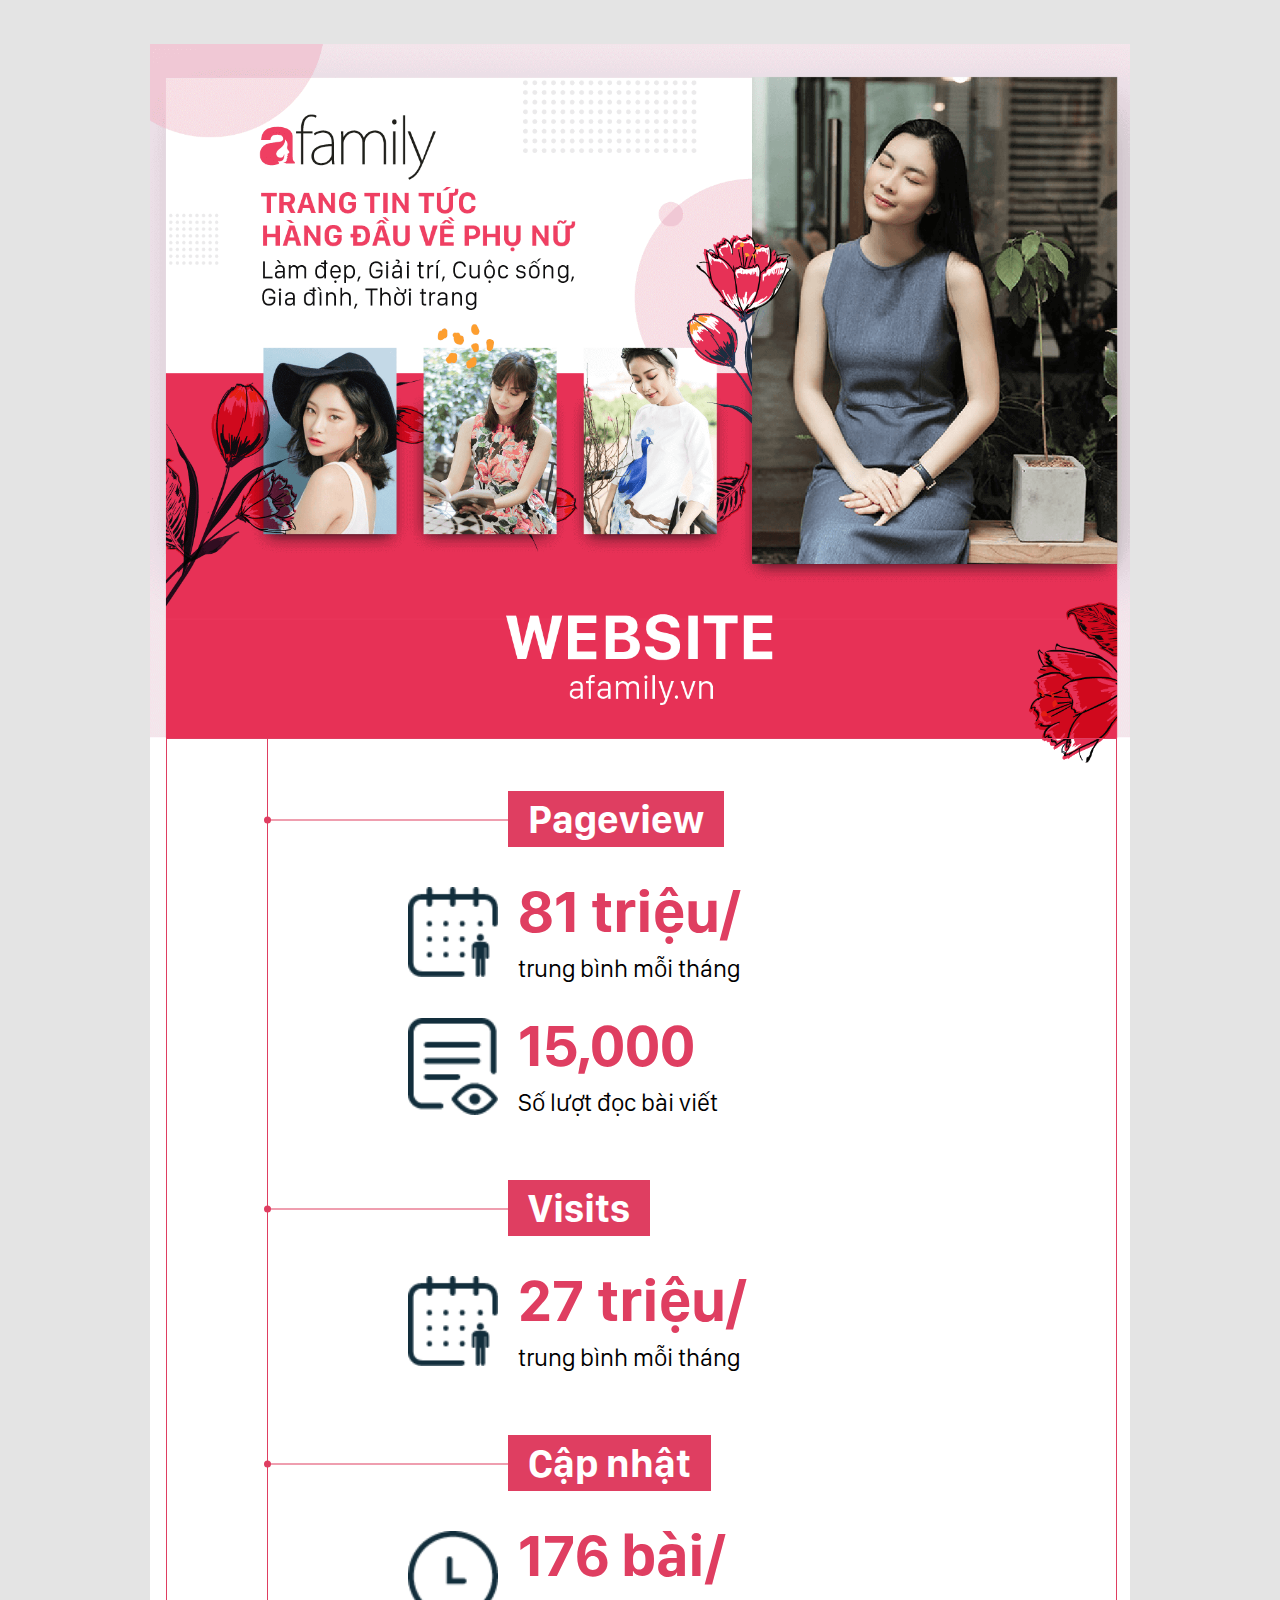
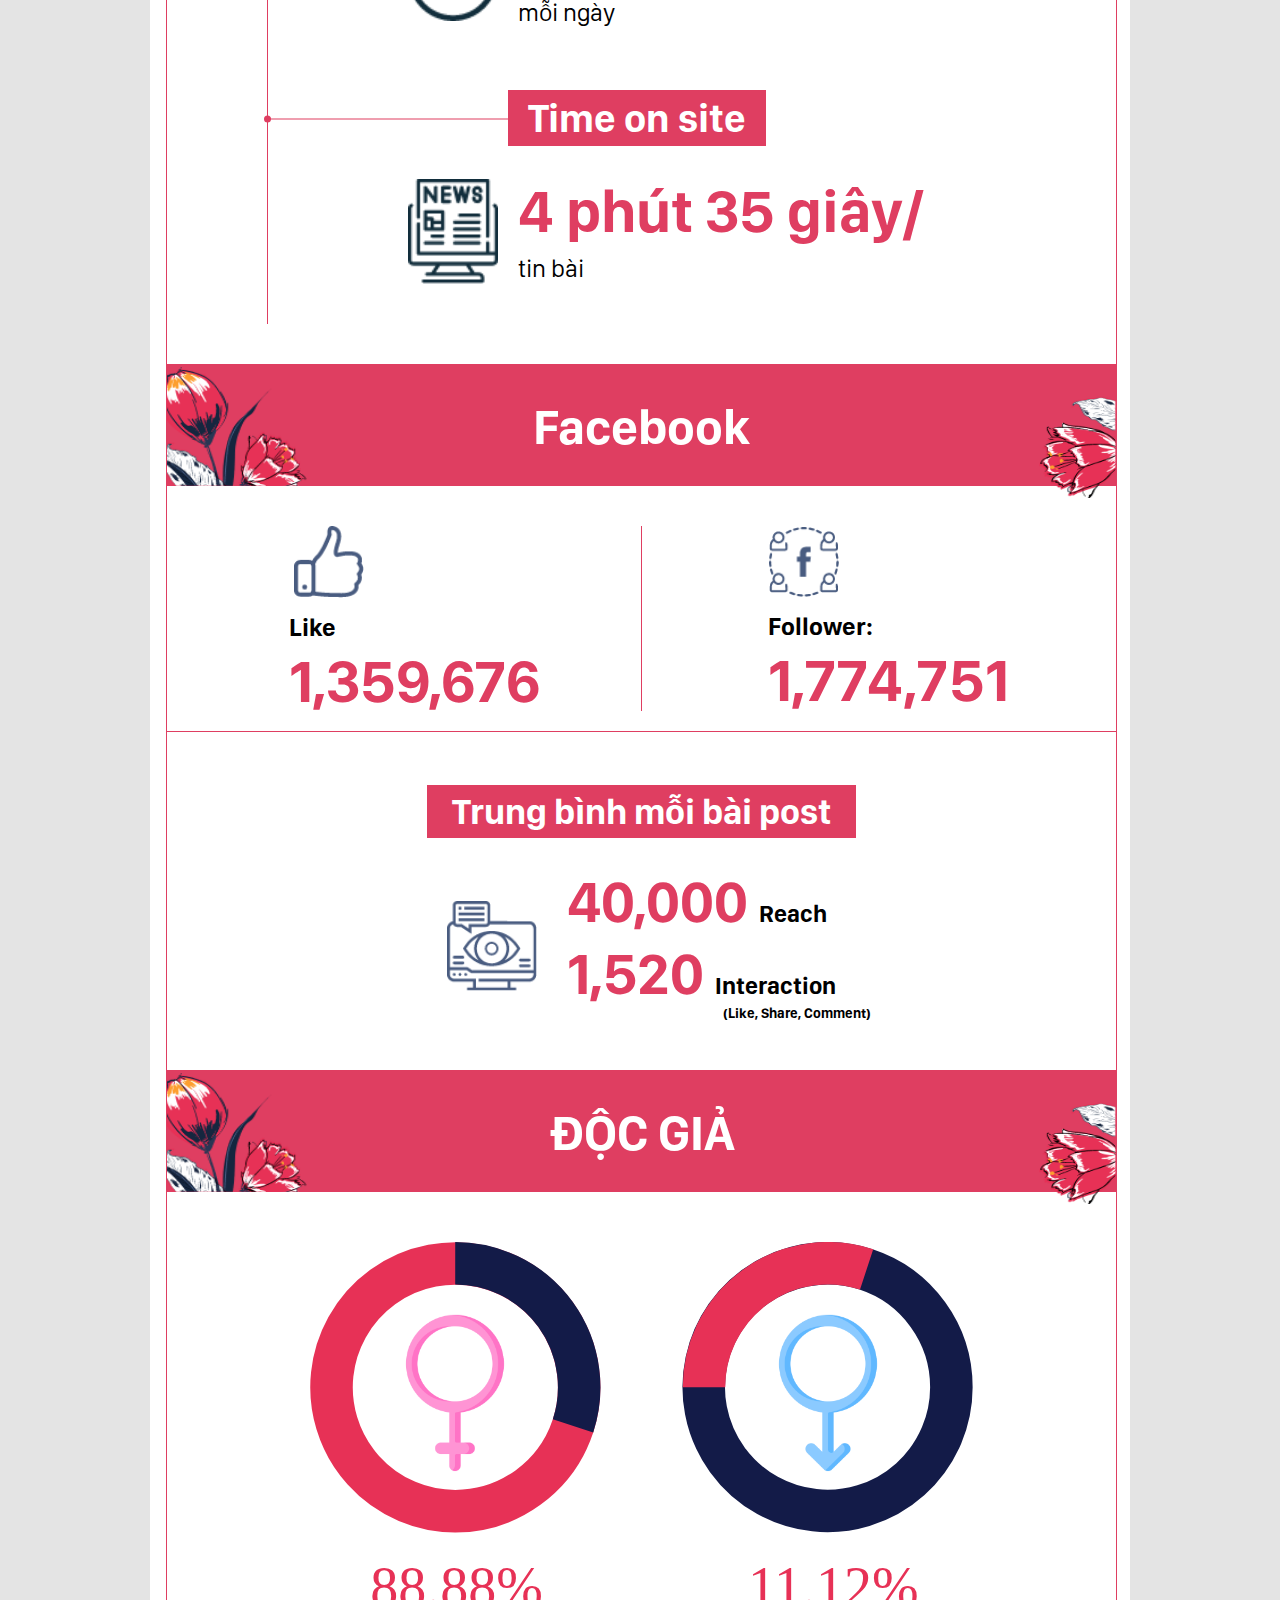
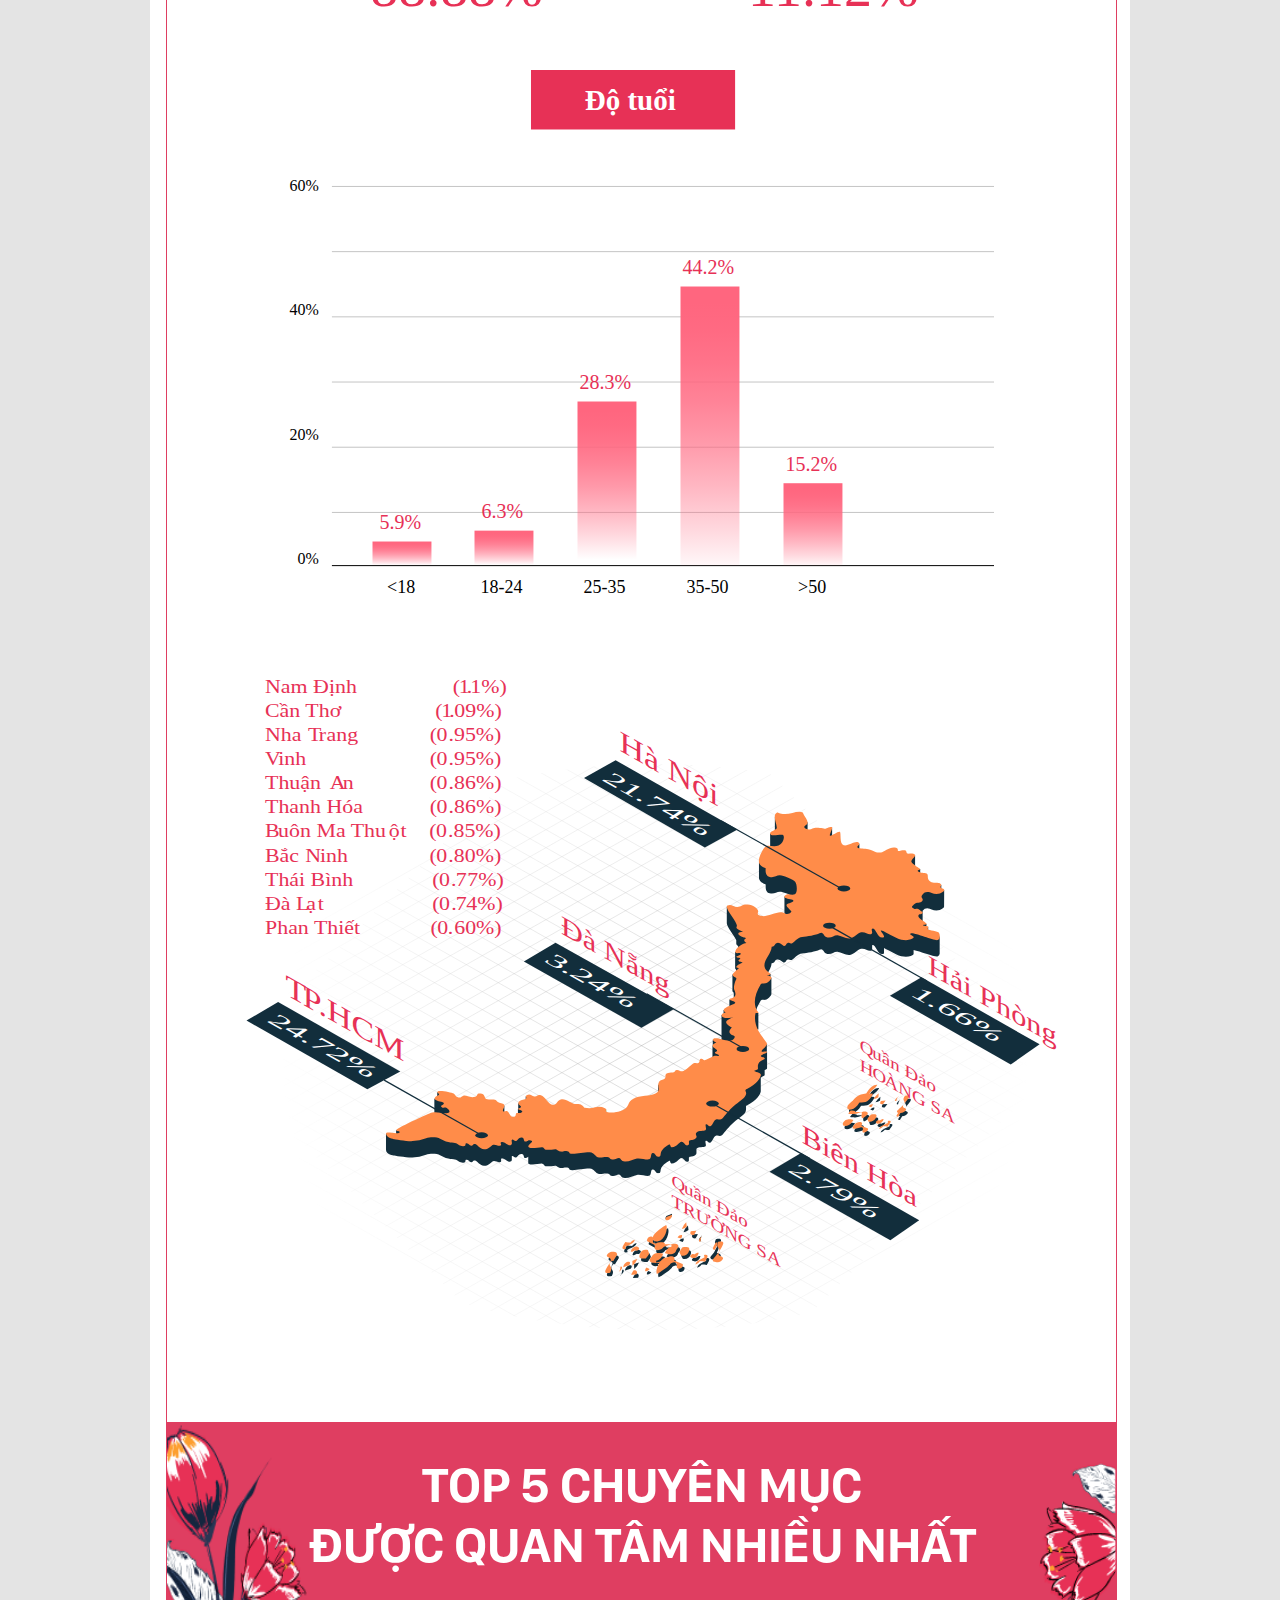
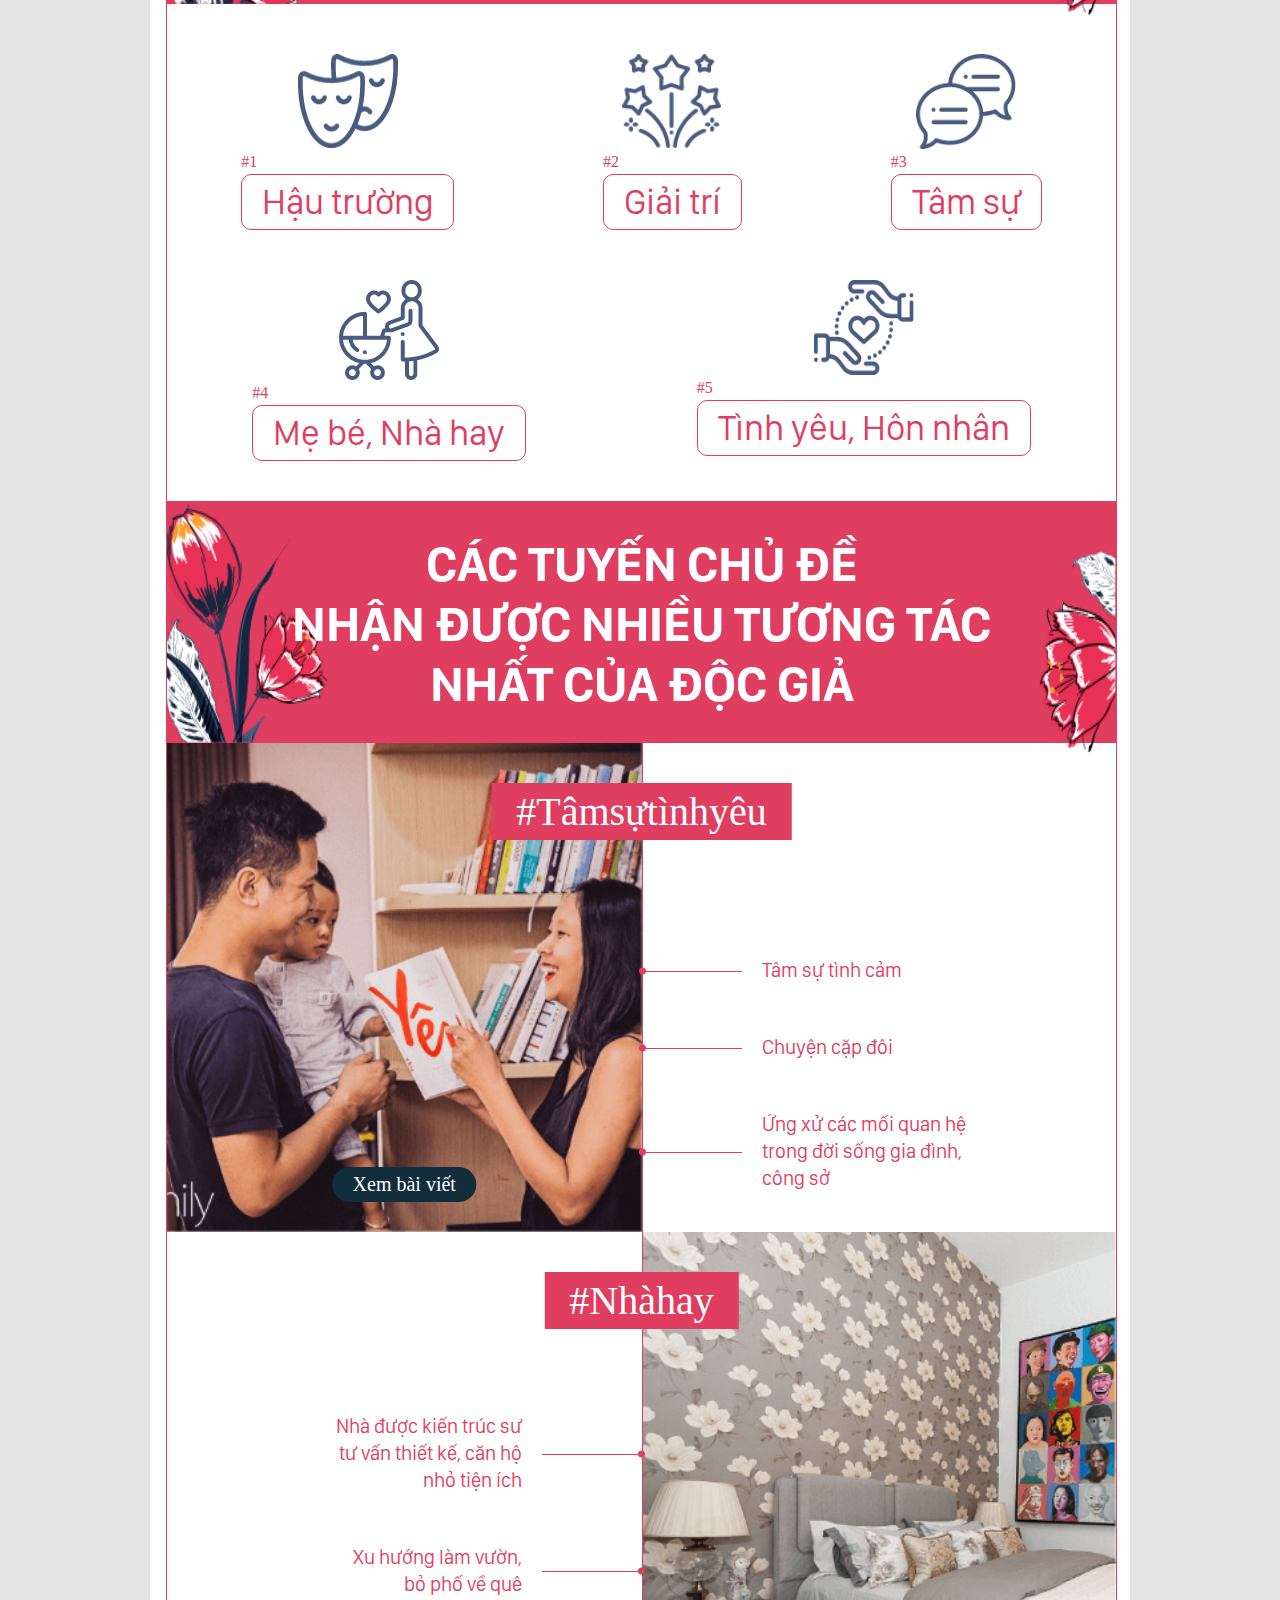
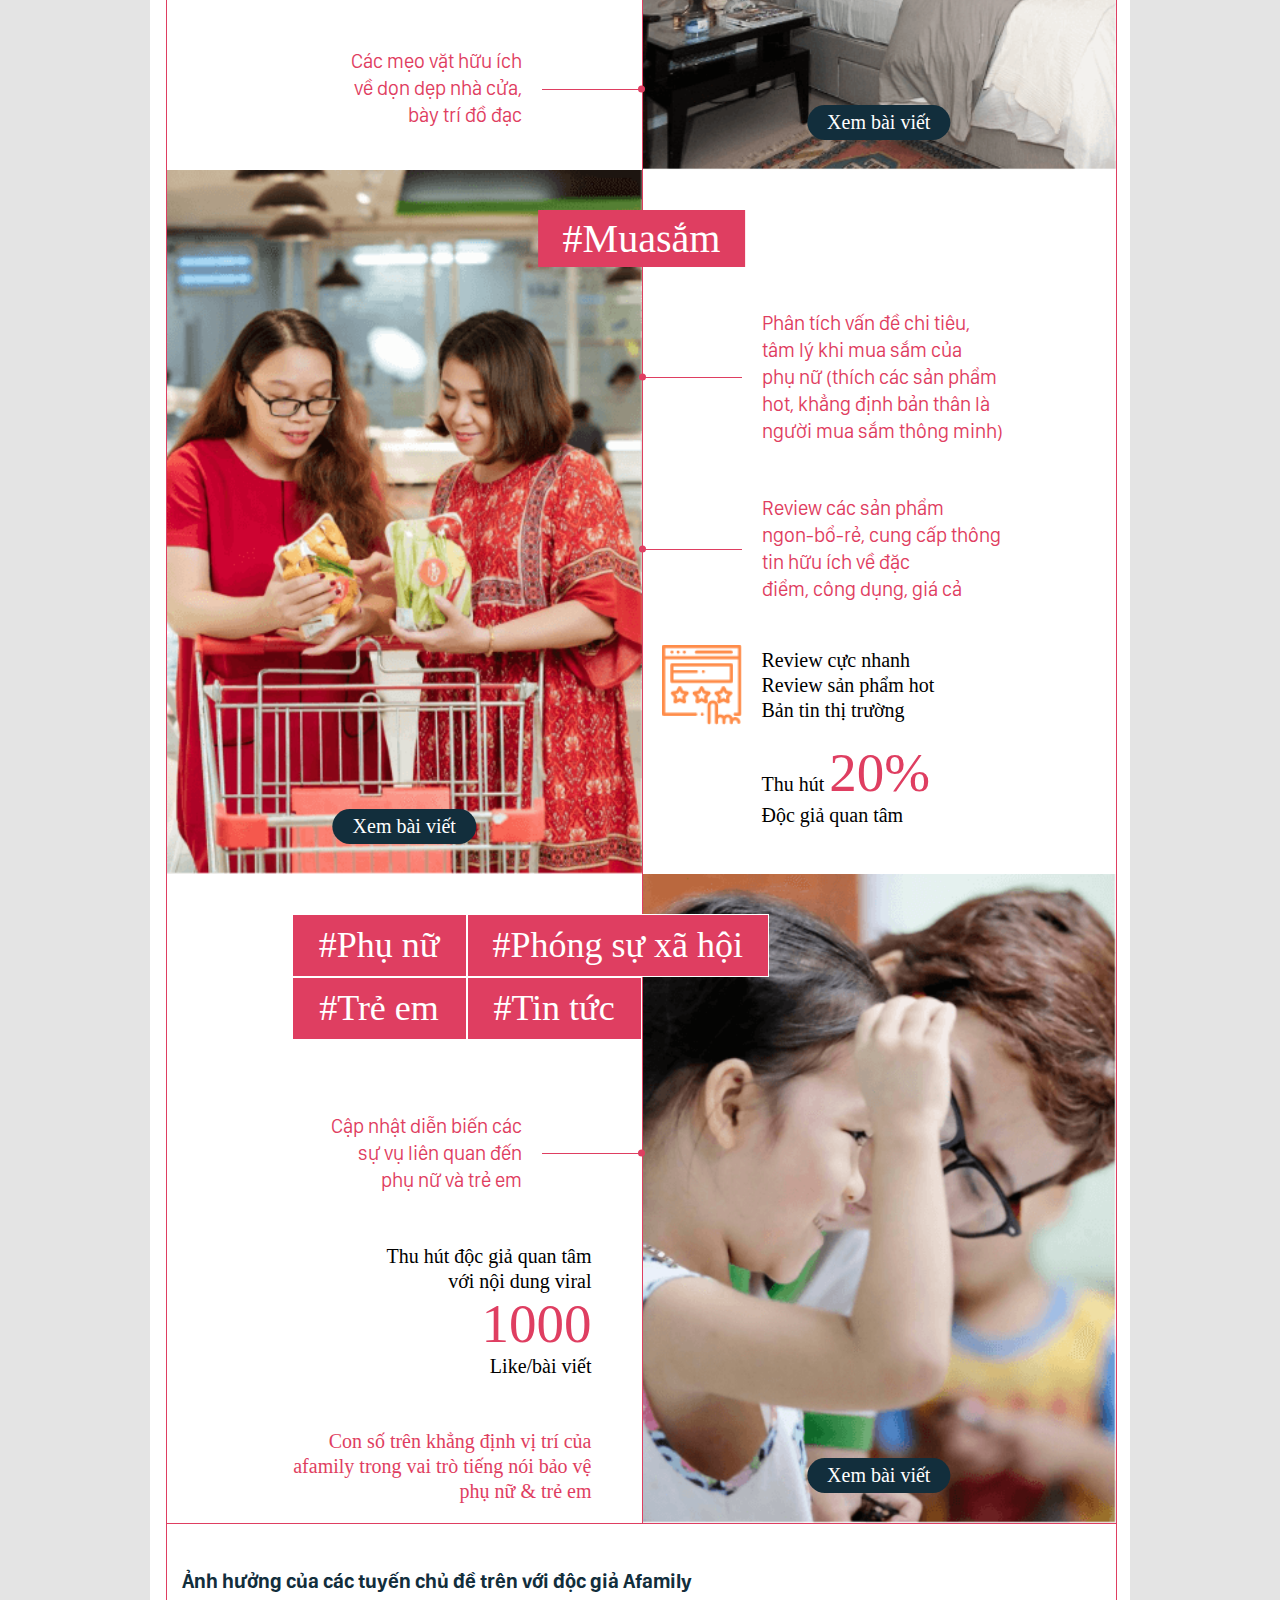
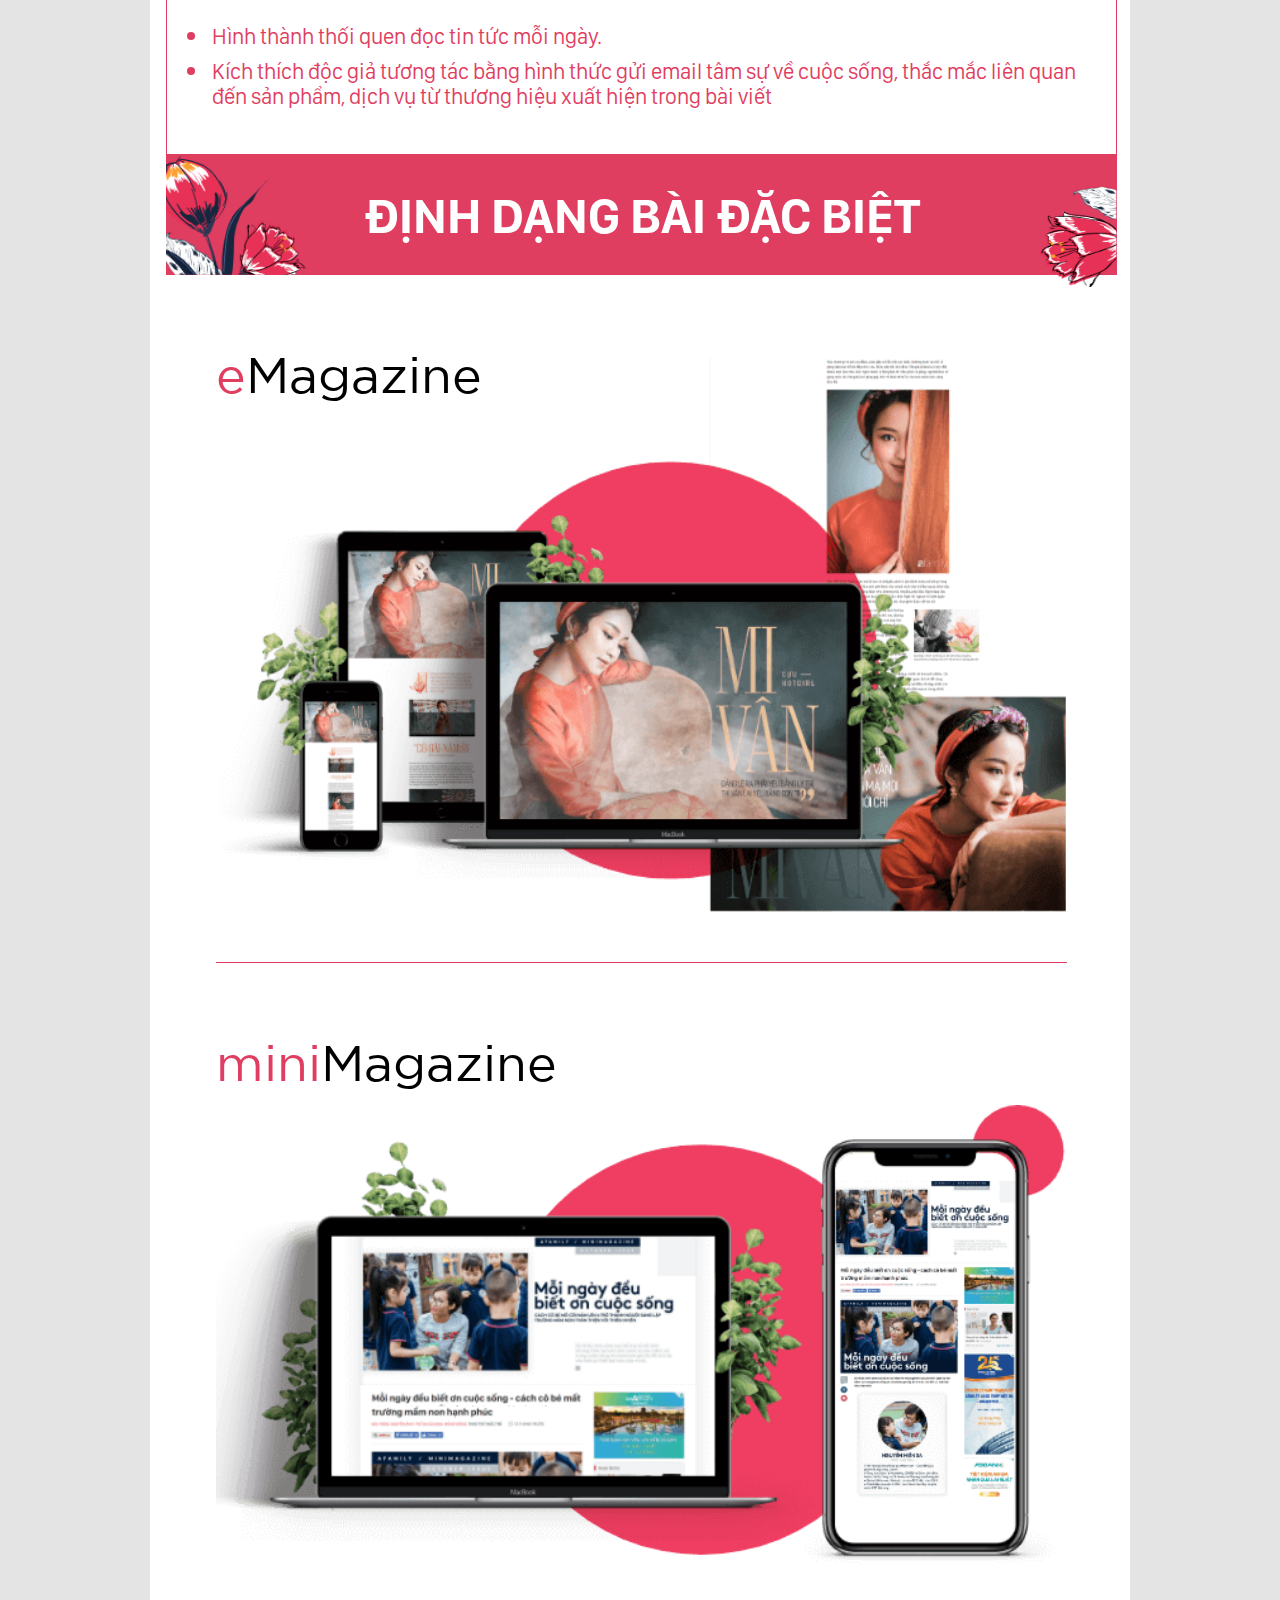
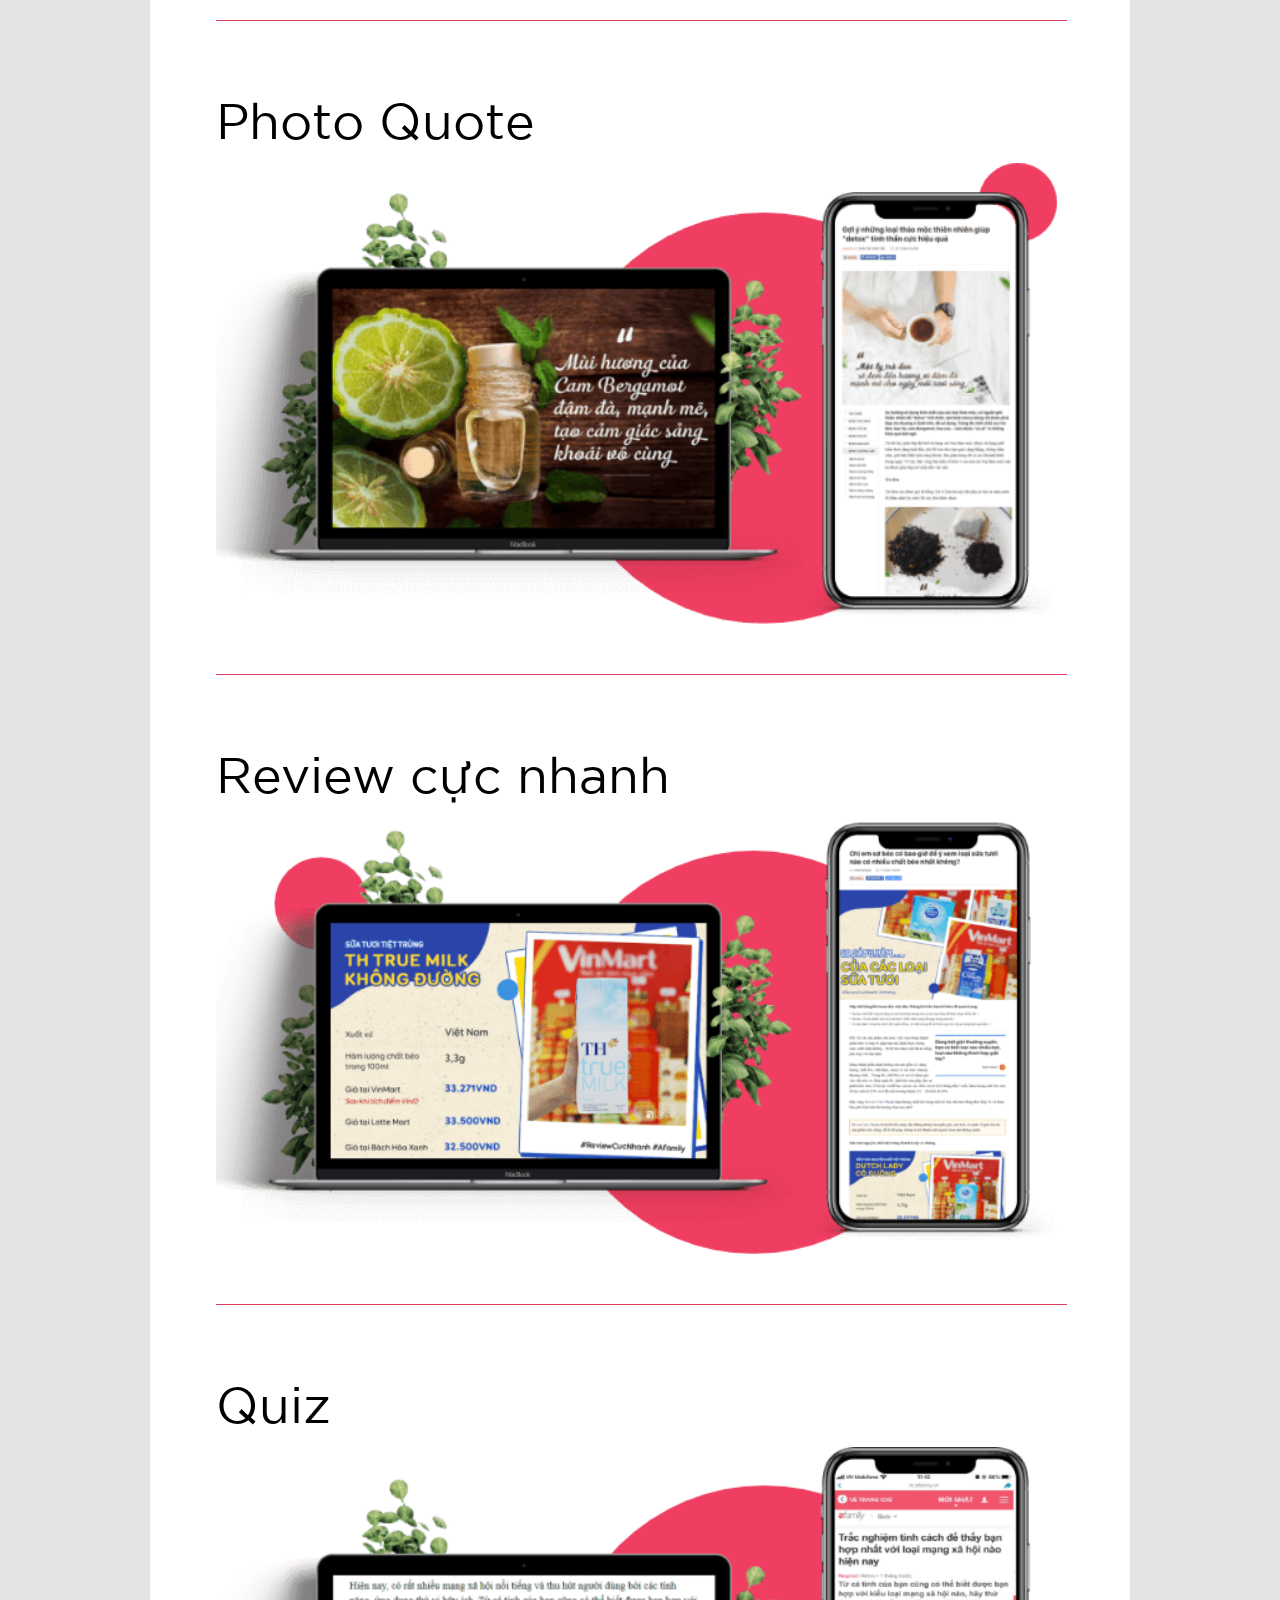
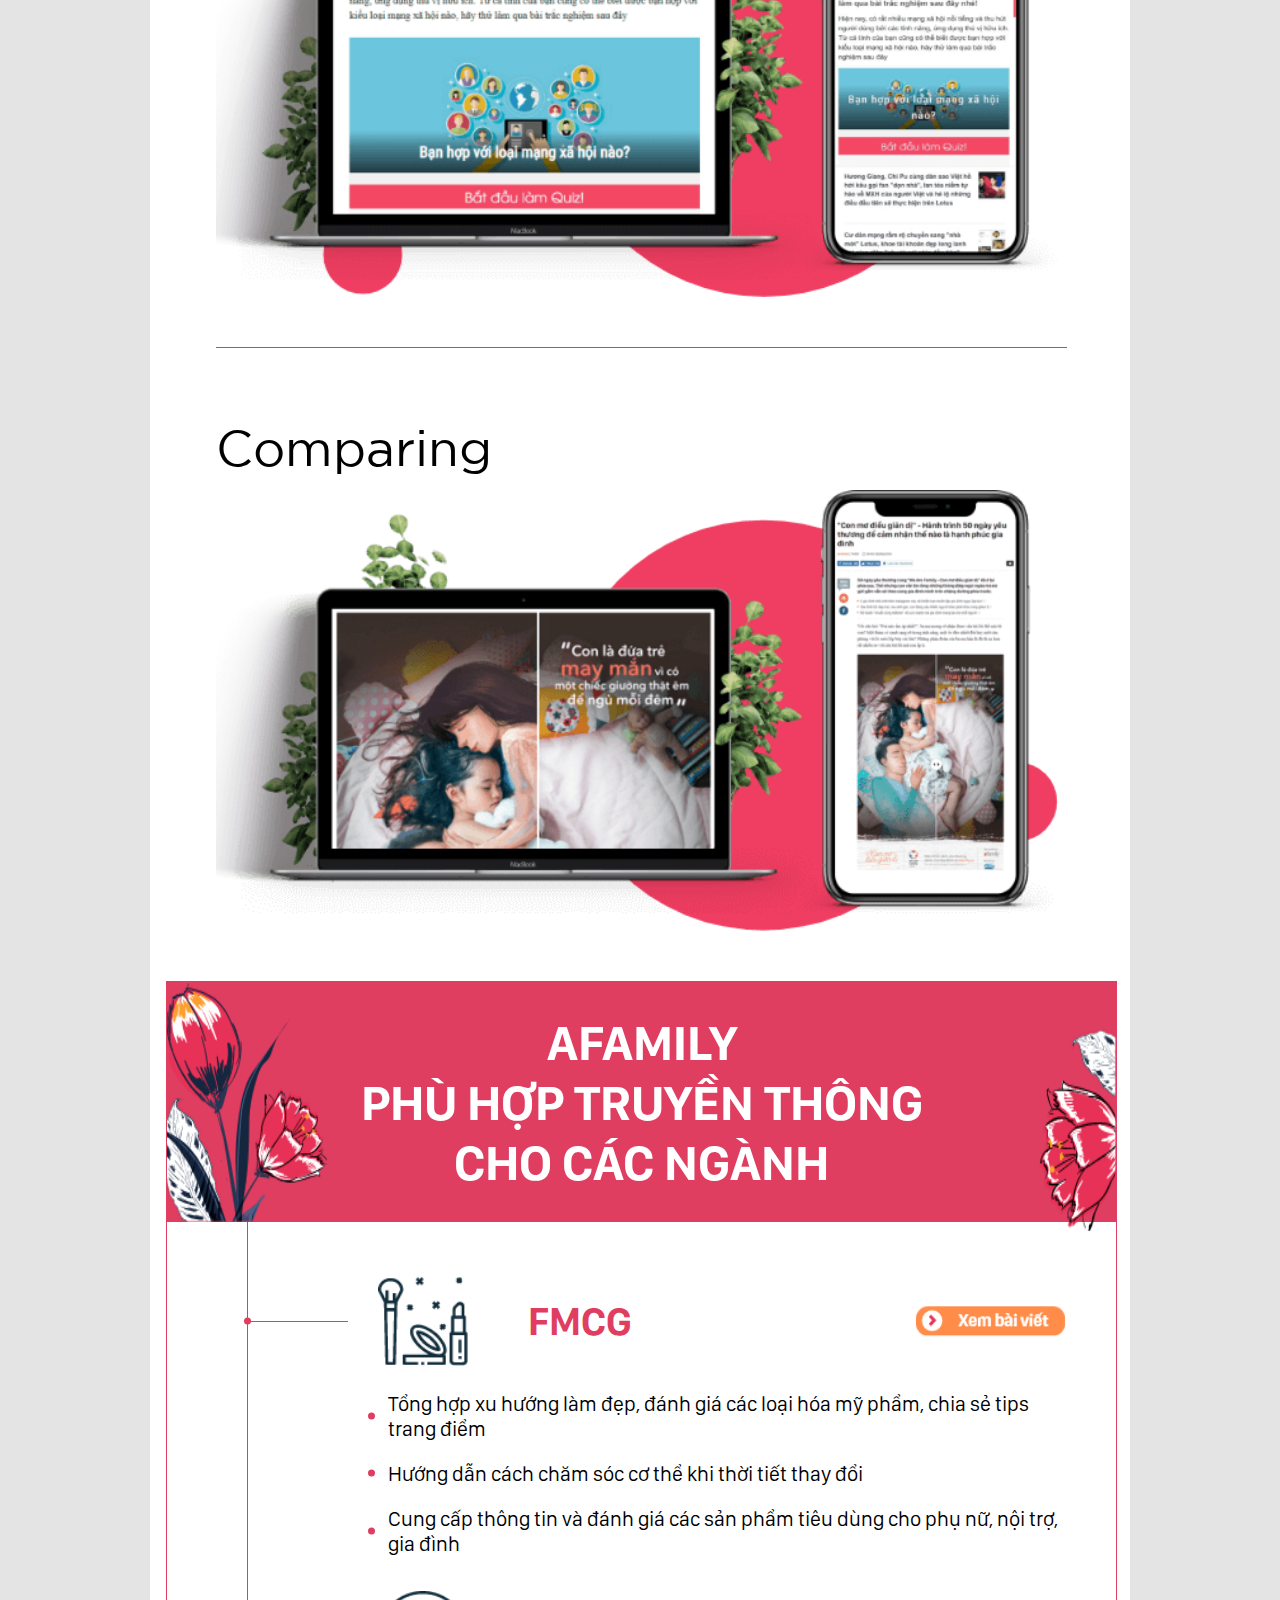
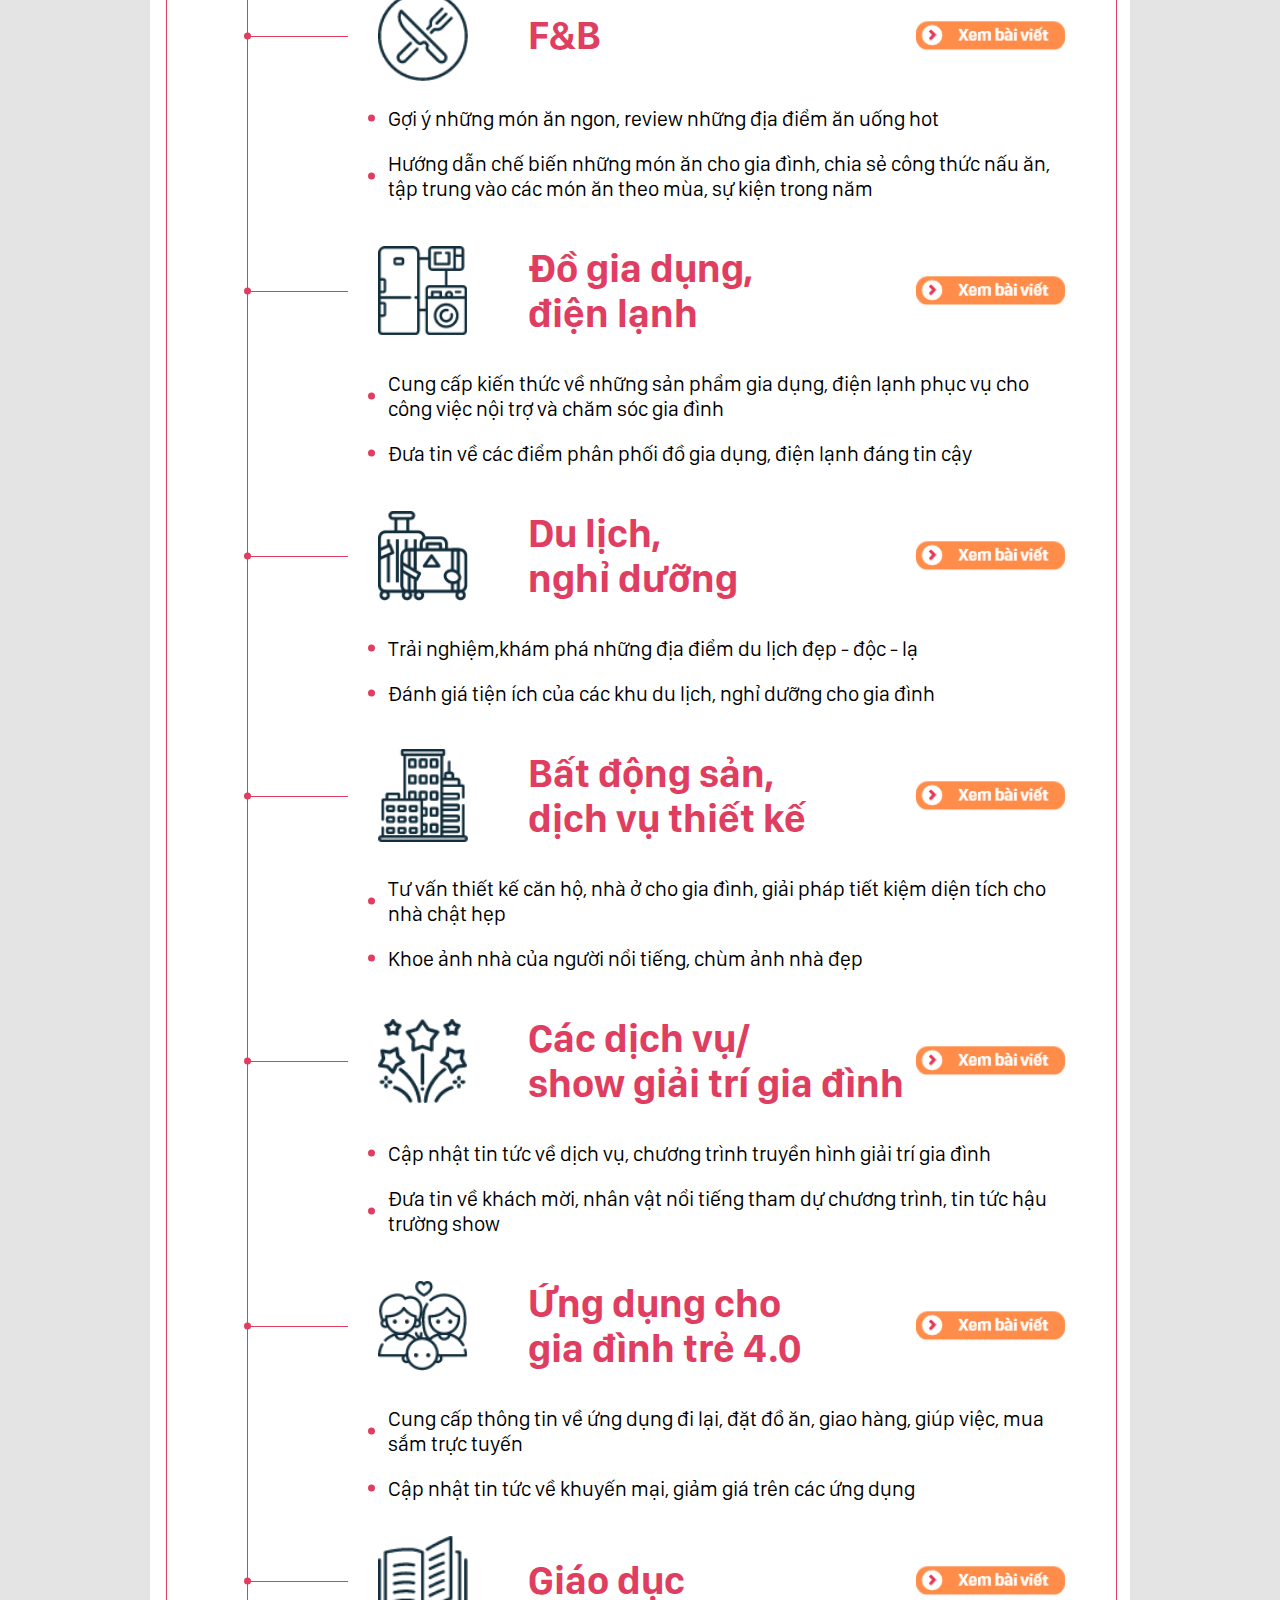
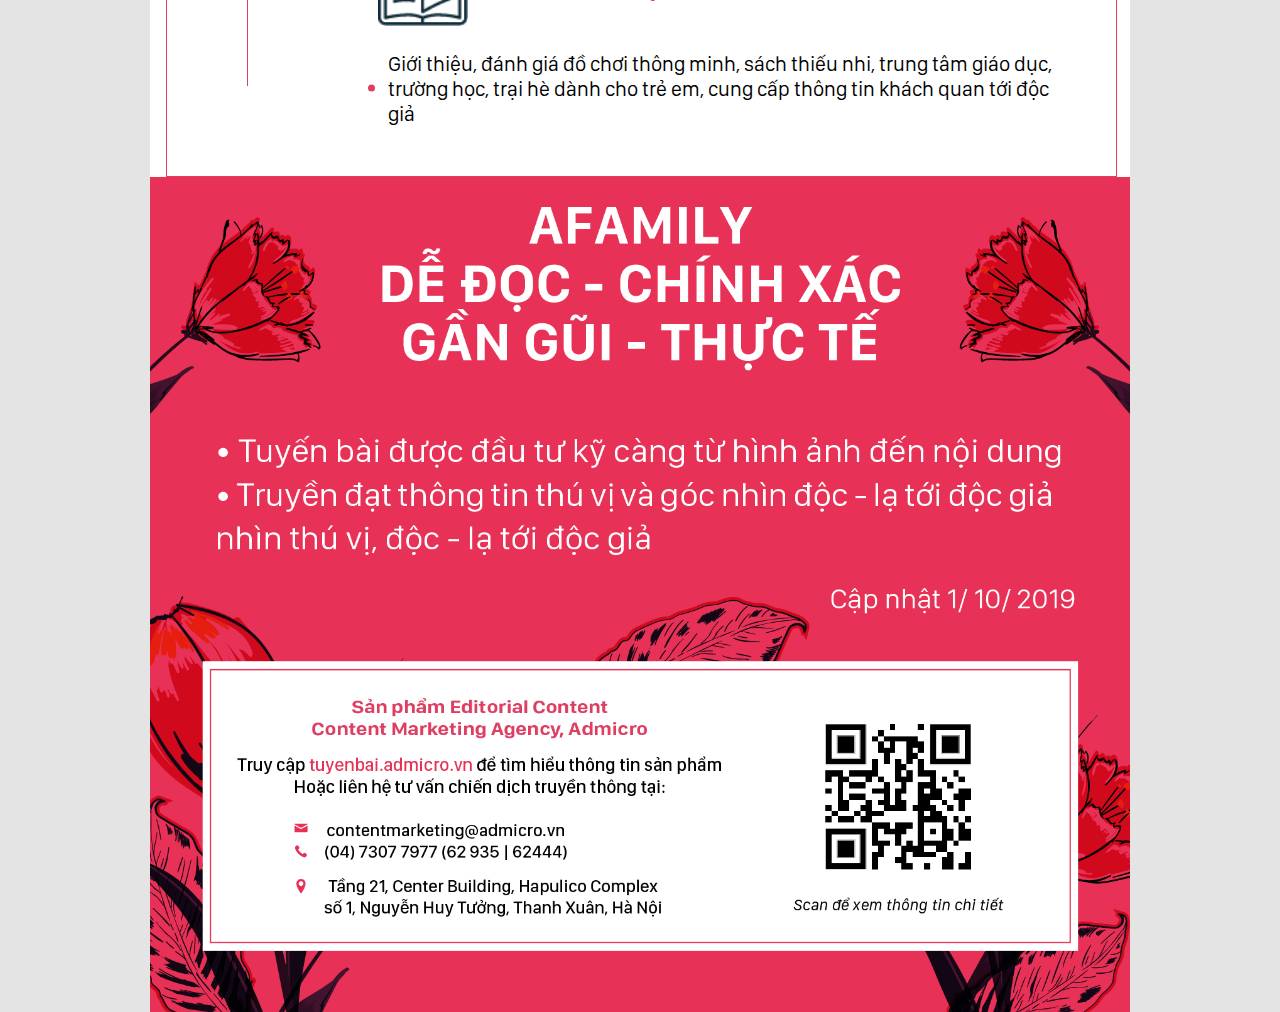
==== commit 20738131: "update cafeF + mobile version" ====
--- a/afamily/index.html
+++ b/afamily/index.html
@@ -1172,15 +1172,15 @@
                                             <ul class="timeline-container content-left">
                                                 <li class="timeline-item">
                                                     <p>
-                                                        Giới thiệu nhà được kiến <br>
-                                                        trúc sư tư vấn thiết kế, <br>
-                                                        căn hộ nhỏ tiện ích
+                                                        Nhà được kiến trúc sư <br>
+                                                        tư vấn thiết kế, căn hộ <br>
+                                                        nhỏ tiện ích
                                                     </p>
                                                 </li>
                                                 <li class="timeline-item">
                                                     <p>
-                                                        Xu hướng trang trí nhà cửa <br>
-                                                        được ưa chuộng
+                                                        Xu hướng làm vườn, <br>
+                                                        bỏ phố về quê
                                                     </p>
                                                 </li>
                                                 <li class="timeline-item">
@@ -1251,11 +1251,11 @@
 
                                             <div class="title-top">
                                                 <span>#Phụ nữ</span>
-                                                <span>#Tin tức</span>
+                                                <span>#Phóng sự xã hội</span>
                                             </div>
                                             <div class="title-bot">
                                                 <span>#Trẻ em</span>
-                                                <span>#Phóng sự xã hội</span>
+                                                <span>#Tin tức</span>
                                             </div>
 
                                         </div>
@@ -1298,9 +1298,9 @@
 
                                 <!-- timeline note -->
                                 <div class="tl-note">
-                                    <p>Ảnh hưởng của các tuyến chủ đề trên với độc giả afamily</p>
+                                    <p>Ảnh hưởng của các tuyến chủ đề trên với độc giả Afamily</p>
                                     <ul>
-                                        <li>Hình thành thói quen đọc tin tức mỗi ngày.</li>
+                                        <li>Hình thành thối quen đọc tin tức mỗi ngày.</li>
                                         <li>
                                             Kích thích độc giả tương tác bằng hình thức gửi email tâm sự về cuộc sống,
                                             thắc mắc liên quan đến sản phẩm, dịch vụ từ thương hiệu xuất hiện trong bài
@@ -1424,6 +1424,195 @@
                     </div>
                     <!-- End Section6 -->
 
+                    <!-- Section7 -->
+                    <div class="section section7">
+                        <div class="section-detail">
+                            <div class="section-container">
+
+                                <!-- section-title -->
+                                <div class="section-title">
+                                    <p>
+                                        AFAMILY <br>
+                                        PHÙ HỢP TRUYỀN THÔNG <br>
+                                        CHO CÁC NGÀNH
+                                    </p>
+                                </div>
+
+                                <!-- media timeline -->
+                                <ul class="media-timeline">
+                                    <li class="media-block">
+                                        <div class="media-title">
+                                            <img src="./assets/image/media-icon1.png" alt="media-icon1">
+                                            <span>FMCG</span>
+                                            <a href="https://afamily.vn/cham-soc-suc-khoe-lam-dep.html"
+                                                class="media-link" target="_blank">
+                                                <img src="./assets/image/media-link.png" alt="">
+                                            </a>
+                                        </div>
+                                        <div class="media-content">
+                                            <p>Tổng hợp xu hướng làm đẹp, đánh giá các loại hóa mỹ phẩm, chia sẻ
+                                                tips
+                                                trang điểm</p>
+                                            <p>Hướng dẫn cách chăm sóc cơ thể khi thời tiết thay đổi</p>
+                                            <p>Cung cấp thông tin và đánh giá các sản phẩm tiêu dùng cho phụ nữ, nội
+                                                trợ, gia đình</p>
+                                        </div>
+                                    </li>
+                                    <li class="media-block">
+                                        <div class="media-title">
+                                            <img src="./assets/image/media-icon2.png" alt="media-icon2">
+                                            <span>F&B</span>
+                                            <a href="https://afamily.vn/vui-choi-an-uong.html" class="media-link"
+                                                target="_blank">
+                                                <img src="./assets/image/media-link.png" alt="">
+                                            </a>
+                                        </div>
+                                        <div class="media-content">
+                                            <p>Gợi ý những món ăn ngon, review những địa điểm ăn uống hot</p>
+                                            <p>
+                                                Hướng dẫn chế biến những món ăn cho gia đình, chia sẻ công thức nấu
+                                                ăn,
+                                                tập trung vào các món ăn theo mùa, sự kiện trong năm
+                                            </p>
+                                        </div>
+                                    </li>
+                                    <li class="media-block">
+                                        <div class="media-title">
+                                            <img src="./assets/image/media-icon3.png" alt="media-icon3">
+                                            <span>
+                                                Đồ gia dụng, <br>
+                                                điện lạnh
+                                            </span>
+                                            <a href="https://afamily.vn/mua-sam-nha-hay/do-dung-tien-ich.html"
+                                                class="media-link" target="_blank">
+                                                <img src="./assets/image/media-link.png" alt="">
+                                            </a>
+                                        </div>
+                                        <div class="media-content">
+                                            <p>Cung cấp kiến thức về những sản phẩm gia dụng, điện lạnh phục vụ cho
+                                                công
+                                                việc nội trợ và chăm sóc gia đình</p>
+                                            <p>
+                                                Đưa tin về các điểm phân phối đồ gia dụng, điện lạnh đáng tin cậy
+                                            </p>
+                                        </div>
+                                    </li>
+                                    <li class="media-block">
+                                        <div class="media-title">
+                                            <img src="./assets/image/media-icon4.png" alt="media-icon4">
+                                            <span>
+                                                Du lịch, <br>
+                                                nghỉ dưỡng
+                                            </span>
+                                            <a href="https://afamily.vn/du-lich-nghi-duong.html" class="media-link"
+                                                target="_blank">
+                                                <img src="./assets/image/media-link.png" alt="">
+                                            </a>
+                                        </div>
+                                        <div class="media-content">
+                                            <p>Trải nghiệm,khám phá những địa điểm du lịch đẹp - độc - lạ</p>
+                                            <p>Đánh giá tiện ích của các khu du lịch, nghỉ dưỡng cho gia đình</p>
+                                        </div>
+                                    </li>
+                                    <li class="media-block">
+                                        <div class="media-title">
+                                            <img src="./assets/image/media-icon5.png" alt="media-icon5">
+                                            <span>
+                                                Bất động sản, <br>
+                                                dịch vụ thiết kế
+                                            </span>
+                                            <a href="https://afamily.vn/thong-tin-bat-dong-san.html" class="media-link"
+                                                target="_blank">
+                                                <img src="./assets/image/media-link.png" alt="">
+                                            </a>
+                                        </div>
+                                        <div class="media-content">
+                                            <p>Tư vấn thiết kế căn hộ, nhà ở cho gia đình, giải pháp tiết kiệm diện
+                                                tích
+                                                cho nhà chật hẹp</p>
+                                            <p>Khoe ảnh nhà của người nổi tiếng, chùm ảnh nhà đẹp</p>
+                                        </div>
+                                    </li>
+                                    <li class="media-block">
+                                        <div class="media-title">
+                                            <img src="./assets/image/media-icon6.png" alt="media-icon6">
+                                            <span>
+                                                Các dịch vụ/ <br>
+                                                show giải trí gia đình
+                                            </span>
+                                            <a href="https://afamily.vn/show-giai-tri-gia-dinh.html" class="media-link"
+                                                target="_blank">
+                                                <img src="./assets/image/media-link.png" alt="">
+                                            </a>
+                                        </div>
+                                        <div class="media-content">
+                                            <p>
+                                                Cập nhật tin tức về dịch vụ, chương trình truyền hình giải trí gia
+                                                đình
+                                            </p>
+                                            <p>Đưa tin về khách mời, nhân vật nổi tiếng tham dự chương trình, tin
+                                                tức
+                                                hậu trường show</p>
+                                        </div>
+                                    </li>
+                                    <li class="media-block">
+                                        <div class="media-title">
+                                            <img src="./assets/image/media-icon7.png" alt="media-icon7">
+                                            <span>
+                                                Ứng dụng cho <br>
+                                                gia đình trẻ 4.0
+                                            </span>
+                                            <a href="https://afamily.vn/ung-dung-cho-gia-dinh-tre-40.html"
+                                                class="media-link" target="_blank">
+                                                <img src="./assets/image/media-link.png" alt="">
+                                            </a>
+                                        </div>
+                                        <div class="media-content">
+                                            <p>
+                                                Cung cấp thông tin về ứng dụng đi lại, đặt đồ ăn, giao hàng, giúp
+                                                việc,
+                                                mua sắm trực tuyến
+                                            </p>
+                                            <p>Cập nhật tin tức về khuyến mại, giảm giá trên các ứng dụng</p>
+                                        </div>
+                                    </li>
+                                    <li class="media-block">
+                                        <div class="media-title">
+                                            <img src="./assets/image/media-icon8.png" alt="media-icon8">
+                                            <span>Giáo dục</span>
+                                            <a href="https://afamily.vn/cac-san-pham-giao-duc.html" class="media-link"
+                                                target="_blank">
+                                                <img src="./assets/image/media-link.png" alt="">
+                                            </a>
+                                        </div>
+                                        <div class="media-content">
+                                            <p>
+                                                Giới thiệu, đánh giá đồ chơi thông minh, sách thiếu nhi, trung tâm
+                                                giáo
+                                                dục, trường học, trại hè dành cho trẻ em, cung cấp thông tin khách
+                                                quan
+                                                tới độc giả
+                                            </p>
+                                        </div>
+                                    </li>
+                                </ul>
+
+                            </div>
+                        </div>
+                    </div>
+                    <!-- End Section7 -->
+
+                    <!-- Section8 -->
+                    <div class="section footer">
+                        <div class="section-detail">
+
+                            <div class="footer-content">
+                                <img src="./assets/image/footer-img.png" alt="">
+                            </div>
+                        </div>
+                    </div>
+                    <!-- End Section8 -->
+
                 </div>
             </div>
 
--- a/afamily/assets/css/afamily.css
+++ b/afamily/assets/css/afamily.css
@@ -1,4 +1,19 @@
-.vct-wrapper, .vct-wrapper .desktop, .vct-wrapper .desktop .w980 .desktop-inner, .vct-wrapper .desktop .w980 .desktop-inner .banner {
+@font-face {
+  font-family: SVNGothamBook;
+  src: url(./font/SVNGothamBook.ttf);
+}
+
+@font-face {
+  font-family: SFDisplay-Bold;
+  src: url(./font/SFDisplay-Bold.otf);
+}
+
+@font-face {
+  font-family: SFDisplay-Regular;
+  src: url(./font/SFDisplay-Regular.otf);
+}
+
+.vct-wrapper, .vct-wrapper .desktop, .vct-wrapper .desktop .w980 .desktop-inner, .vct-wrapper .desktop .w980 .desktop-inner .banner, .vct-wrapper .desktop .w980 .desktop-inner .section.footer .section-detail .footer-content {
   position: relative;
   width: 100%;
   height: 100%;
@@ -10,34 +25,36 @@
   overflow: hidden;
 }
 
-.vct-wrapper .desktop .w980 .desktop-inner .banner img, .vct-wrapper .desktop .w980 .desktop-inner .section.section4 .section-detail .section-container .category-section .category .category-box img, .vct-wrapper .desktop .w980 .desktop-inner .section.section5 .section-detail .section-container .vertical-timeline .timeline-group .left img, .vct-wrapper .desktop .w980 .desktop-inner .section.section5 .section-detail .section-container .vertical-timeline .timeline-group .right img, .vct-wrapper .desktop .w980 .desktop-inner .section.section6 .section-detail .format-container .format-group .format-detail img {
+.vct-wrapper .desktop .w980 .desktop-inner .banner img, .vct-wrapper .desktop .w980 .desktop-inner .section.section4 .section-detail .section-container .category-section .category .category-box img, .vct-wrapper .desktop .w980 .desktop-inner .section.section5 .section-detail .section-container .vertical-timeline .timeline-group .left img, .vct-wrapper .desktop .w980 .desktop-inner .section.section5 .section-detail .section-container .vertical-timeline .timeline-group .right img, .vct-wrapper .desktop .w980 .desktop-inner .section.section6 .section-detail .format-container .format-group .format-detail img, .vct-wrapper .desktop .w980 .desktop-inner .section.section7 .section-detail .section-container .media-timeline .media-block .media-title img, .vct-wrapper .desktop .w980 .desktop-inner .section.section7 .section-detail .section-container .media-timeline .media-block .media-title .media-link img, .vct-wrapper .desktop .w980 .desktop-inner .section.footer .section-detail .footer-content img {
   width: 100%;
   display: block;
 }
 
-.vct-wrapper .desktop .w980 .desktop-inner .section.section1 .section-detail, .vct-wrapper .desktop .w980 .desktop-inner .section.section2 .section-detail, .vct-wrapper .desktop .w980 .desktop-inner .section.section3 .section-detail, .vct-wrapper .desktop .w980 .desktop-inner .section.section4 .section-detail, .vct-wrapper .desktop .w980 .desktop-inner .section.section5 .section-detail, .vct-wrapper .desktop .w980 .desktop-inner .section.section6 .section-detail {
+.vct-wrapper .desktop .w980 .desktop-inner .section.section1 .section-detail, .vct-wrapper .desktop .w980 .desktop-inner .section.section2 .section-detail, .vct-wrapper .desktop .w980 .desktop-inner .section.section3 .section-detail, .vct-wrapper .desktop .w980 .desktop-inner .section.section4 .section-detail, .vct-wrapper .desktop .w980 .desktop-inner .section.section5 .section-detail, .vct-wrapper .desktop .w980 .desktop-inner .section.section6 .section-detail, .vct-wrapper .desktop .w980 .desktop-inner .section.section7 .section-detail {
   padding: 0 13px 0 16px;
 }
 
-.vct-wrapper .desktop .w980 .desktop-inner .section.section1 .section-detail .section-container, .vct-wrapper .desktop .w980 .desktop-inner .section.section2 .section-detail .section-container, .vct-wrapper .desktop .w980 .desktop-inner .section.section3 .section-detail .section-container, .vct-wrapper .desktop .w980 .desktop-inner .section.section4 .section-detail .section-container, .vct-wrapper .desktop .w980 .desktop-inner .section.section5 .section-detail .section-container {
+.vct-wrapper .desktop .w980 .desktop-inner .section.section1 .section-detail .section-container, .vct-wrapper .desktop .w980 .desktop-inner .section.section2 .section-detail .section-container, .vct-wrapper .desktop .w980 .desktop-inner .section.section3 .section-detail .section-container, .vct-wrapper .desktop .w980 .desktop-inner .section.section4 .section-detail .section-container, .vct-wrapper .desktop .w980 .desktop-inner .section.section5 .section-detail .section-container, .vct-wrapper .desktop .w980 .desktop-inner .section.section7 .section-detail .section-container {
   border: 1px solid #df3e61;
 }
 
-.vct-wrapper .desktop .w980 .desktop-inner .section.section2 .section-detail .section-container .section-title, .vct-wrapper .desktop .w980 .desktop-inner .section.section3 .section-detail .section-container .section-title, .vct-wrapper .desktop .w980 .desktop-inner .section.section4 .section-detail .section-container .section-title, .vct-wrapper .desktop .w980 .desktop-inner .section.section5 .section-detail .section-container .section-title, .vct-wrapper .desktop .w980 .desktop-inner .section.section6 .section-detail .section-title {
+.vct-wrapper .desktop .w980 .desktop-inner .section.section2 .section-detail .section-container .section-title, .vct-wrapper .desktop .w980 .desktop-inner .section.section3 .section-detail .section-container .section-title, .vct-wrapper .desktop .w980 .desktop-inner .section.section4 .section-detail .section-container .section-title, .vct-wrapper .desktop .w980 .desktop-inner .section.section5 .section-detail .section-container .section-title, .vct-wrapper .desktop .w980 .desktop-inner .section.section6 .section-detail .section-title, .vct-wrapper .desktop .w980 .desktop-inner .section.section7 .section-detail .section-container .section-title {
   background-color: #df3e61;
   padding: 30px 0;
   position: relative;
 }
 
-.vct-wrapper .desktop .w980 .desktop-inner .section.section2 .section-detail .section-container .section-title p, .vct-wrapper .desktop .w980 .desktop-inner .section.section3 .section-detail .section-container .section-title p, .vct-wrapper .desktop .w980 .desktop-inner .section.section4 .section-detail .section-container .section-title p, .vct-wrapper .desktop .w980 .desktop-inner .section.section5 .section-detail .section-container .section-title p, .vct-wrapper .desktop .w980 .desktop-inner .section.section6 .section-detail .section-title p {
-  font-size: 58px;
+.vct-wrapper .desktop .w980 .desktop-inner .section.section2 .section-detail .section-container .section-title p, .vct-wrapper .desktop .w980 .desktop-inner .section.section3 .section-detail .section-container .section-title p, .vct-wrapper .desktop .w980 .desktop-inner .section.section4 .section-detail .section-container .section-title p, .vct-wrapper .desktop .w980 .desktop-inner .section.section5 .section-detail .section-container .section-title p, .vct-wrapper .desktop .w980 .desktop-inner .section.section6 .section-detail .section-title p, .vct-wrapper .desktop .w980 .desktop-inner .section.section7 .section-detail .section-container .section-title p {
+  font-size: 50px;
   color: #ffffff;
-  font-family: DINRoundOTMedium;
+  font-family: SFDisplay-Bold;
   text-align: center;
-  line-height: 60px;
-}
-
-.vct-wrapper .desktop .w980 .desktop-inner .section.section2 .section-detail .section-container .section-title::before, .vct-wrapper .desktop .w980 .desktop-inner .section.section3 .section-detail .section-container .section-title::before, .vct-wrapper .desktop .w980 .desktop-inner .section.section4 .section-detail .section-container .section-title::before, .vct-wrapper .desktop .w980 .desktop-inner .section.section5 .section-detail .section-container .section-title::before, .vct-wrapper .desktop .w980 .desktop-inner .section.section6 .section-detail .section-title::before {
+  line-height: 1.2;
+  position: relative;
+  z-index: 4;
+}
+
+.vct-wrapper .desktop .w980 .desktop-inner .section.section2 .section-detail .section-container .section-title::before, .vct-wrapper .desktop .w980 .desktop-inner .section.section3 .section-detail .section-container .section-title::before, .vct-wrapper .desktop .w980 .desktop-inner .section.section4 .section-detail .section-container .section-title::before, .vct-wrapper .desktop .w980 .desktop-inner .section.section5 .section-detail .section-container .section-title::before, .vct-wrapper .desktop .w980 .desktop-inner .section.section6 .section-detail .section-title::before, .vct-wrapper .desktop .w980 .desktop-inner .section.section7 .section-detail .section-container .section-title::before {
   content: "";
   width: 160px;
   height: 100%;
@@ -50,7 +67,7 @@
   z-index: 3;
 }
 
-.vct-wrapper .desktop .w980 .desktop-inner .section.section2 .section-detail .section-container .section-title::after, .vct-wrapper .desktop .w980 .desktop-inner .section.section3 .section-detail .section-container .section-title::after, .vct-wrapper .desktop .w980 .desktop-inner .section.section4 .section-detail .section-container .section-title::after, .vct-wrapper .desktop .w980 .desktop-inner .section.section5 .section-detail .section-container .section-title::after, .vct-wrapper .desktop .w980 .desktop-inner .section.section6 .section-detail .section-title::after {
+.vct-wrapper .desktop .w980 .desktop-inner .section.section2 .section-detail .section-container .section-title::after, .vct-wrapper .desktop .w980 .desktop-inner .section.section3 .section-detail .section-container .section-title::after, .vct-wrapper .desktop .w980 .desktop-inner .section.section4 .section-detail .section-container .section-title::after, .vct-wrapper .desktop .w980 .desktop-inner .section.section5 .section-detail .section-container .section-title::after, .vct-wrapper .desktop .w980 .desktop-inner .section.section6 .section-detail .section-title::after, .vct-wrapper .desktop .w980 .desktop-inner .section.section7 .section-detail .section-container .section-title::after {
   content: "";
   width: 120px;
   height: 100%;
@@ -112,7 +129,7 @@
 .vct-wrapper .desktop .w980 .desktop-inner .section.section1 .section-detail .section-container .s1-timeline .timeline-box .timeline-block .title span {
   font-size: 40px;
   line-height: 41px;
-  font-family: SVNGilroyItalic;
+  font-family: SFDisplay-Bold;
   color: #fff;
   background-color: #df3e61;
   padding: 4px 20px;
@@ -171,13 +188,13 @@
   font-size: 60px;
   color: #df3e61;
   line-height: 61px;
-  font-family: DINRoundOTMedium;
+  font-family: SFDisplay-Bold;
   margin-bottom: 15px;
 }
 
 .vct-wrapper .desktop .w980 .desktop-inner .section.section1 .section-detail .section-container .s1-timeline .timeline-box .timeline-block .text-group-box .group .text-group span {
   font-size: 25px;
-  font-family: SVNGothamBook;
+  font-family: SFDisplay-Regular;
   color: #000000;
 }
 
@@ -226,7 +243,7 @@
 .vct-wrapper .desktop .w980 .desktop-inner .section.section2 .section-detail .section-container .section-content .like-container .like-group .like-content p {
   font-size: 25px;
   color: #000000;
-  font-family: SVNGothamBook;
+  font-family: SFDisplay-Bold;
   margin: 10px 0;
 }
 
@@ -234,7 +251,7 @@
   font-size: 60px;
   line-height: 61px;
   color: #df3e61;
-  font-family: DINRoundOTMedium;
+  font-family: SFDisplay-Bold;
 }
 
 .vct-wrapper .desktop .w980 .desktop-inner .section.section2 .section-detail .section-container .section-content .like-container .like-group.border-left {
@@ -256,7 +273,7 @@
   line-height: 40px;
   color: #fff;
   background-color: #df3e61;
-  font-family: SVNGilroyItalic;
+  font-family: SFDisplay-Bold;
   padding: 5px 25px;
 }
 
@@ -285,13 +302,13 @@
   font-size: 58px;
   line-height: 60px;
   color: #df3e61;
-  font-family: DINRoundOTMedium;
+  font-family: SFDisplay-Bold;
 }
 
 .vct-wrapper .desktop .w980 .desktop-inner .section.section2 .section-detail .section-container .section-content .post .post-content .post-text p span {
   font-size: 24px;
   color: #000000;
-  font-family: SVNGothamBook;
+  font-family: SFDisplay-Bold;
 }
 
 .vct-wrapper .desktop .w980 .desktop-inner .section.section2 .section-detail .section-container .section-content .post .post-content .post-text p span.interaction {
@@ -356,7 +373,7 @@
 }
 
 .vct-wrapper .desktop .w980 .desktop-inner .section.section4 .section-detail .section-container .category-section .category .category-box .icon-group .categoty-icon {
-  font-family: DINRoundOTMedium;
+  font-family: SFDisplay-Regular;
   font-size: 36px;
   line-height: 40px;
   color: #df3e61;
@@ -408,14 +425,13 @@
           transform: translateX(-50%);
   z-index: 2;
   padding: 8px 25px;
-  border: 1px solid #df3e61;
-  background-color: #fff;
+  background-color: #df3e61;
 }
 
 .vct-wrapper .desktop .w980 .desktop-inner .section.section5 .section-detail .section-container .vertical-timeline .timeline-group .title span {
   font-family: SVNGilroyItalic;
   font-size: 40px;
-  color: #df3e61;
+  color: #fff;
   line-height: 41px;
 }
 
@@ -440,11 +456,11 @@
   left: 50%;
   -webkit-transform: translateX(-50%);
           transform: translateX(-50%);
-  padding: 10px 30px;
-  background-color: #df3e61;
+  padding: 5px 20px;
+  background-color: #122e3c;
   text-decoration: none;
-  border-radius: 10px;
-  font-size: 30px;
+  border-radius: 20px;
+  font-size: 20px;
   font-family: DINRoundOTMedium;
   color: #ffffff;
 }
@@ -504,9 +520,9 @@
 }
 
 .vct-wrapper .desktop .w980 .desktop-inner .section.section5 .section-detail .section-container .vertical-timeline .timeline-group .timeline-container .timeline-item p {
-  font-size: 25px;
-  color: #df3e61;
-  font-family: DINRoundOTMedium;
+  font-size: 20px;
+  color: #df3e61;
+  font-family: SFDisplay-Regular;
   line-height: 27px;
 }
 
@@ -672,12 +688,12 @@
   display: inline-block;
   font-family: SVNGilroyItalic;
   font-size: 36px;
-  color: #df3e61;
-  background-color: #fff;
+  color: #fff;
+  background-color: #df3e61;
   line-height: 41px;
-  padding: 10px 30px;
-  border: 1px solid #df3e61;
-  width: 50%;
+  padding: 10px 25px;
+  min-width: 123px;
+  border: 1px solid #fff;
   text-align: center;
 }
 
@@ -697,11 +713,12 @@
 
 .vct-wrapper .desktop .w980 .desktop-inner .section.section5 .section-detail .section-container .tl-note {
   border-top: 1px solid #df3e61;
+  padding: 15px;
 }
 
 .vct-wrapper .desktop .w980 .desktop-inner .section.section5 .section-detail .section-container .tl-note p {
-  font-family: SVNGilroyItalic;
-  color: #df3e61;
+  font-family: SFDisplay-Bold;
+  color: #122e3c;
   font-size: 20px;
   margin: 30px 0;
 }
@@ -713,7 +730,7 @@
 .vct-wrapper .desktop .w980 .desktop-inner .section.section5 .section-detail .section-container .tl-note ul li {
   padding-left: 30px;
   position: relative;
-  font-family: DINRoundOTMedium;
+  font-family: SFDisplay-Regular;
   font-size: 22px;
   color: #df3e61;
   margin: 10px 0;
@@ -740,6 +757,7 @@
   font-size: 50px;
   line-height: 52px;
   color: #000000;
+  font-family: SVNGothamBook;
 }
 
 .vct-wrapper .desktop .w980 .desktop-inner .section.section6 .section-detail .format-container .format-group .format-title p span {
@@ -765,4 +783,110 @@
 .vct-wrapper .desktop .w980 .desktop-inner .section.section6 .section-detail .format-container .format-group:last-child {
   border: none;
 }
+
+.vct-wrapper .desktop .w980 .desktop-inner .section.section7 .section-detail .section-container {
+  padding-bottom: 70px;
+}
+
+.vct-wrapper .desktop .w980 .desktop-inner .section.section7 .section-detail .section-container .section-title::before {
+  background-image: url("../image/deco-left2.png");
+}
+
+.vct-wrapper .desktop .w980 .desktop-inner .section.section7 .section-detail .section-container .media-timeline {
+  margin-left: 80px;
+  margin-right: 50px;
+  border-left: 1px solid #df3e61;
+}
+
+.vct-wrapper .desktop .w980 .desktop-inner .section.section7 .section-detail .section-container .media-timeline .media-block {
+  padding-left: 100px;
+  position: relative;
+  -webkit-transform: translateY(40px);
+          transform: translateY(40px);
+  -webkit-transition: all 1s;
+  transition: all 1s;
+}
+
+.vct-wrapper .desktop .w980 .desktop-inner .section.section7 .section-detail .section-container .media-timeline .media-block .media-title {
+  padding: 15px 0 15px 30px;
+  position: relative;
+  display: -webkit-box;
+  display: -ms-flexbox;
+  display: flex;
+  -webkit-box-align: center;
+      -ms-flex-align: center;
+          align-items: center;
+}
+
+.vct-wrapper .desktop .w980 .desktop-inner .section.section7 .section-detail .section-container .media-timeline .media-block .media-title span {
+  font-family: SFDisplay-Bold;
+  font-size: 40px;
+  line-height: 45px;
+  color: #df3e61;
+  padding: 10px 30px;
+  margin-left: 30px;
+}
+
+.vct-wrapper .desktop .w980 .desktop-inner .section.section7 .section-detail .section-container .media-timeline .media-block .media-title img {
+  width: 90px;
+}
+
+.vct-wrapper .desktop .w980 .desktop-inner .section.section7 .section-detail .section-container .media-timeline .media-block .media-title .media-link {
+  display: block;
+  width: 150px;
+  position: absolute;
+  top: 50%;
+  -webkit-transform: translateY(-50%);
+          transform: translateY(-50%);
+  right: 0;
+}
+
+.vct-wrapper .desktop .w980 .desktop-inner .section.section7 .section-detail .section-container .media-timeline .media-block .media-title::before {
+  content: "";
+  width: 7px;
+  height: 7px;
+  border-radius: 50%;
+  position: absolute;
+  background-color: #df3e61;
+  top: 50%;
+  left: -104px;
+  -webkit-transform: translateY(-50%);
+          transform: translateY(-50%);
+}
+
+.vct-wrapper .desktop .w980 .desktop-inner .section.section7 .section-detail .section-container .media-timeline .media-block .media-title::after {
+  content: "";
+  height: 1px;
+  width: 100px;
+  background-color: #df3e61;
+  position: absolute;
+  top: 50%;
+  left: -100px;
+}
+
+.vct-wrapper .desktop .w980 .desktop-inner .section.section7 .section-detail .section-container .media-timeline .media-block .media-content {
+  margin: 10px 0 10px 20px;
+}
+
+.vct-wrapper .desktop .w980 .desktop-inner .section.section7 .section-detail .section-container .media-timeline .media-block .media-content p {
+  font-family: SFDisplay-Regular;
+  color: #000000;
+  font-size: 21px;
+  margin-bottom: 20px;
+  padding-left: 20px;
+  position: relative;
+}
+
+.vct-wrapper .desktop .w980 .desktop-inner .section.section7 .section-detail .section-container .media-timeline .media-block .media-content p::before {
+  content: "";
+  width: 7px;
+  height: 7px;
+  border-radius: 50%;
+  background-color: #df3e61;
+  position: absolute;
+  top: 50%;
+  left: 0;
+  -webkit-transform: translateY(-50%);
+          transform: translateY(-50%);
+}
 /*# sourceMappingURL=afamily.css.map */